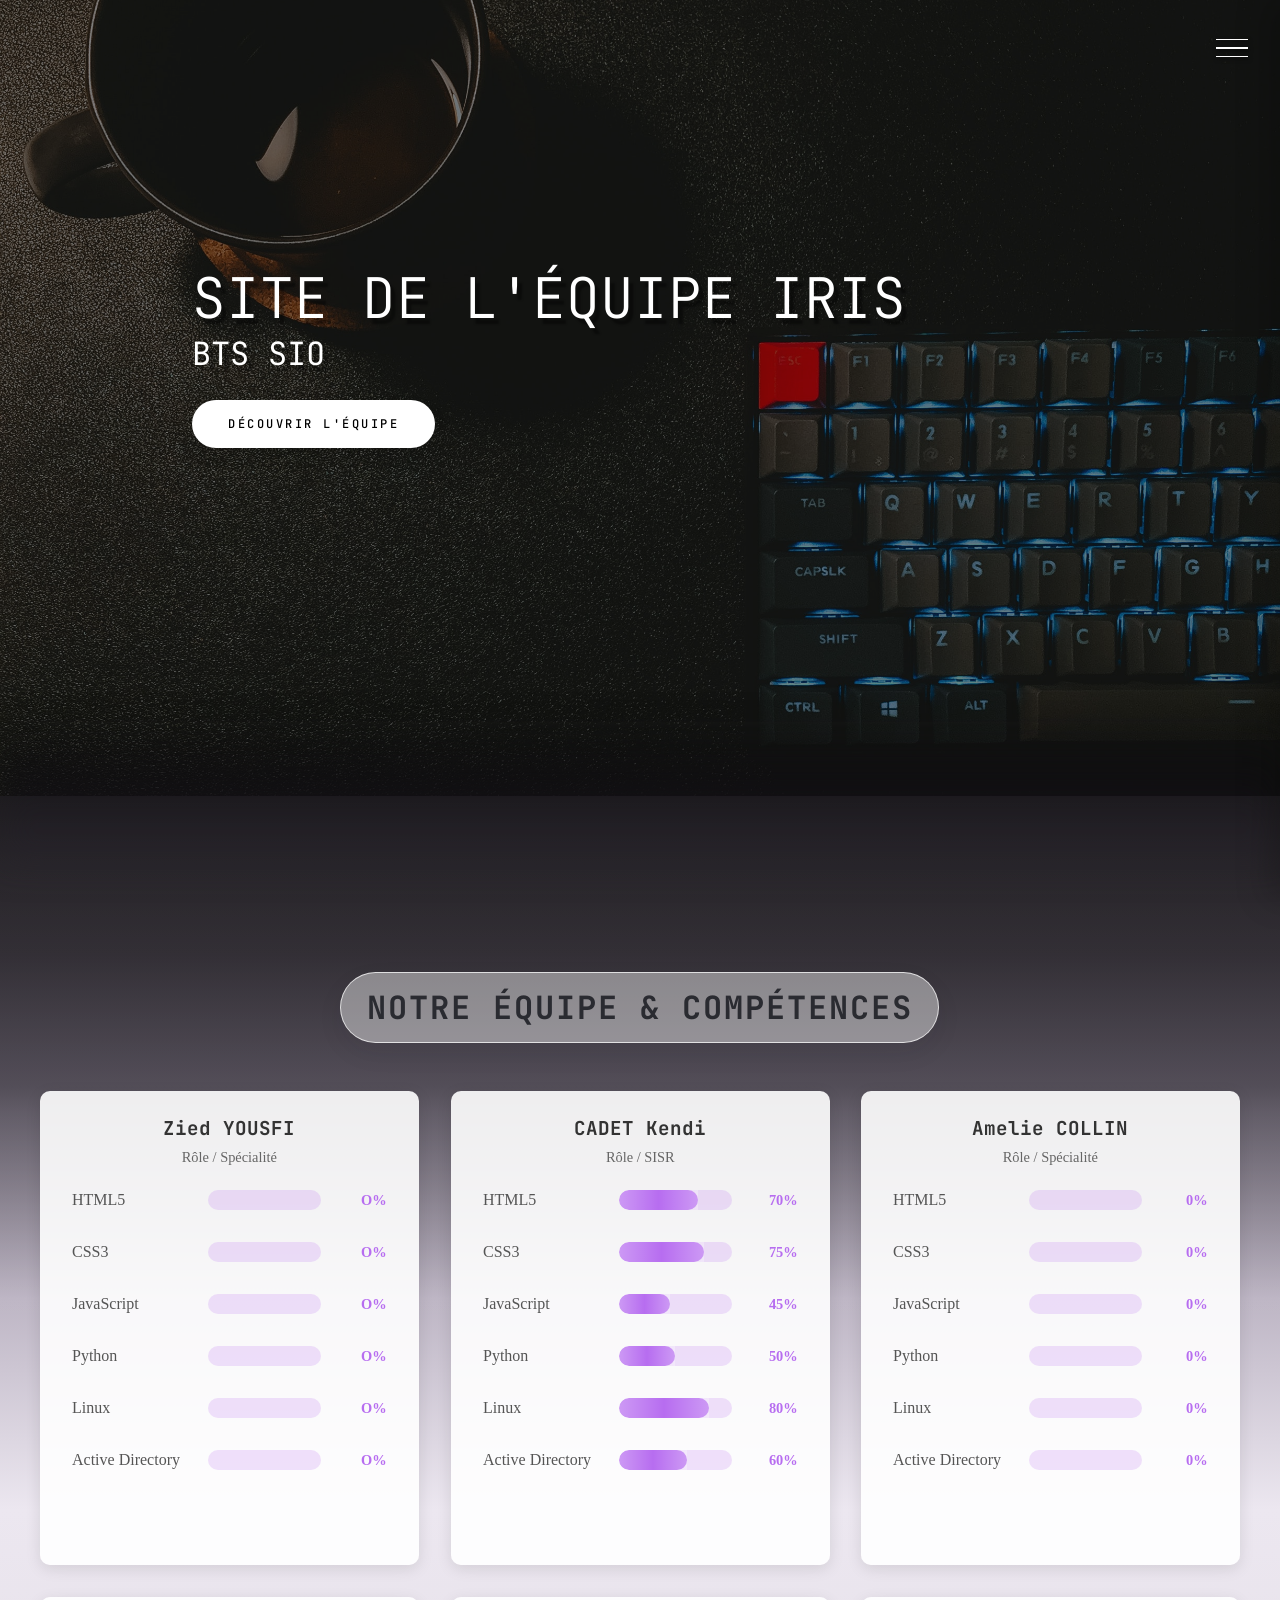
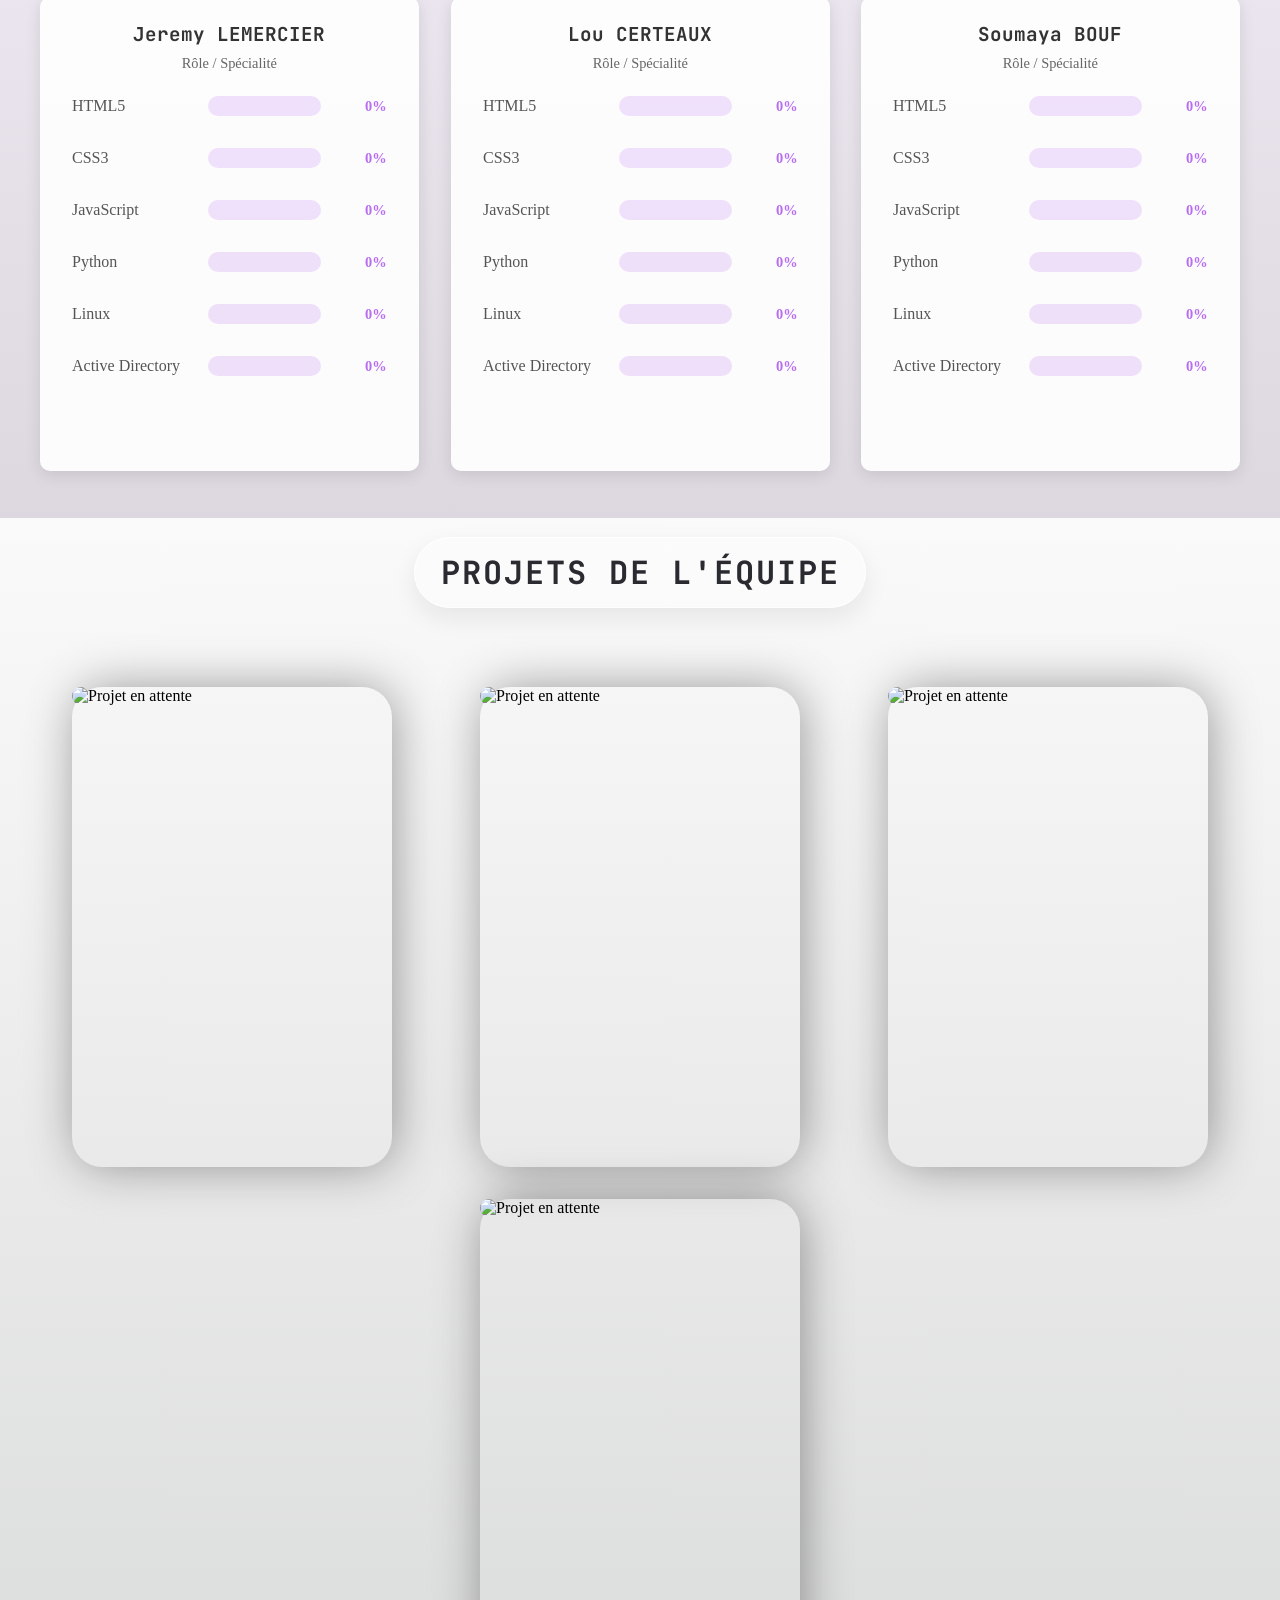
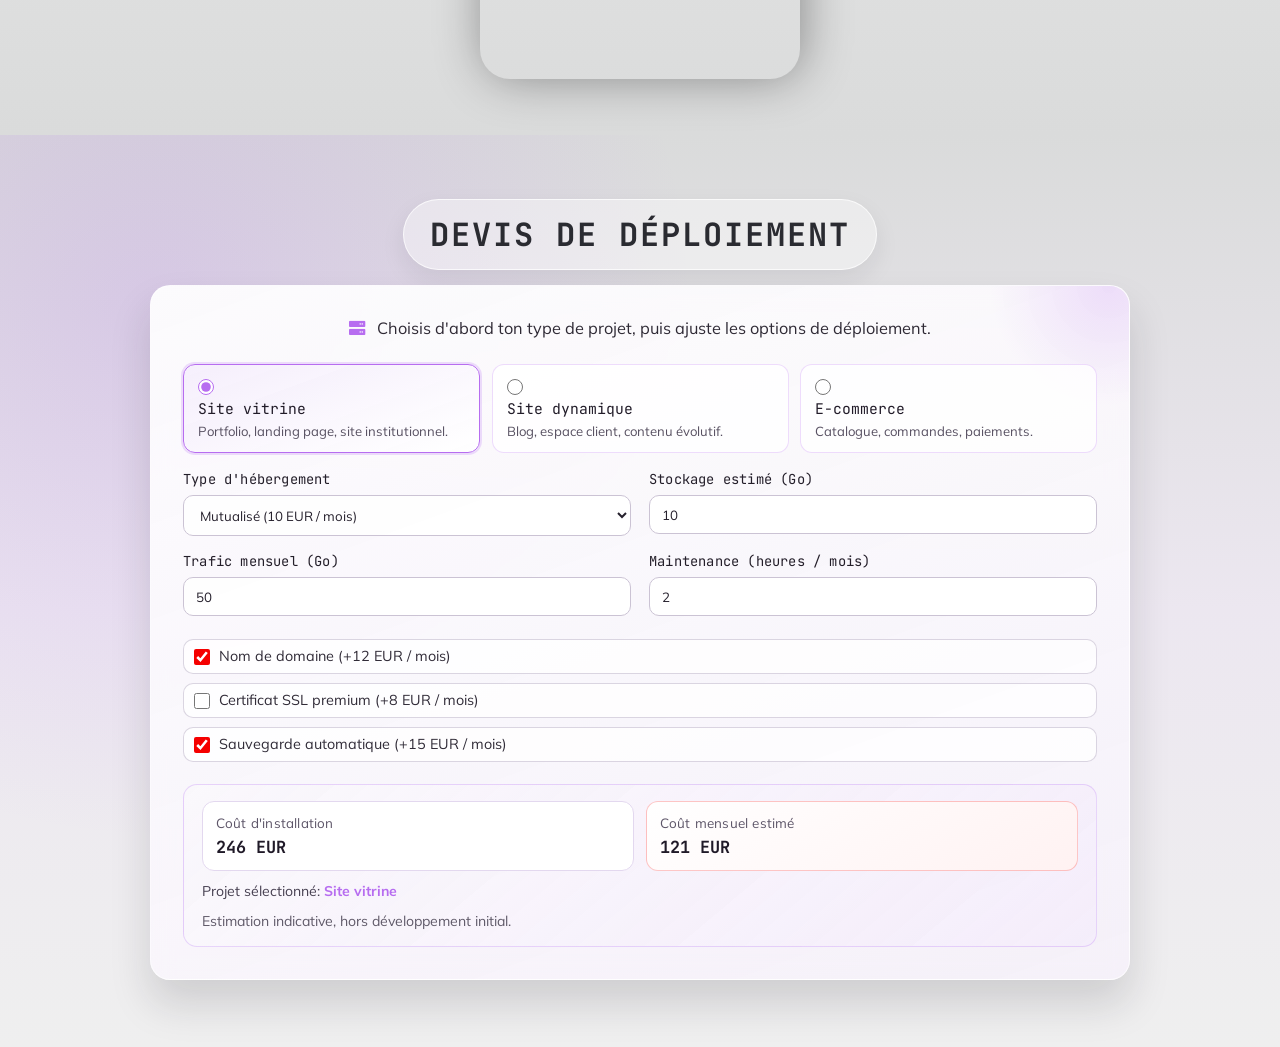
==== index.html @ 1fe9d648 "membres" ====
<!DOCTYPE html>
<html lang="fr">

<head>
    <meta charset="UTF-8">
    <meta http-equiv="X-UA-Compatible" content="IE=edge">
    <meta name="viewport" content="width=device-width, initial-scale=1.0">
    <meta name="description" content="Site de l'équipe IRIS, BTS SIO SISR.">
    <link rel="apple-touch-icon" sizes="180x180" href="./assets/images/apple-touch-icon.png">
    <link rel="icon" type="image/png" sizes="32x32" href="assets/images/favicon-32x32.png">
    <link rel="icon" type="image/png" sizes="16x16" href="assets/images/favicon-16x16.png">
    <link rel="manifest" href="assets/images/site.webmanifest">
    <link rel="stylesheet" href="./assets/css/proprieties.css">
    <link rel="stylesheet" href="./assets/css/KeyFrames.css">
    <link rel="stylesheet" href="./assets/css/style.css">
    <title>Site de l'équipe IRIS - BTS SIO</title>
</head>

<body>

    <!-- ===================================================== -->
    <!-- ÉCRAN DE CHARGEMENT -->
    <!-- ===================================================== -->
    <div id="loader" aria-hidden="true">
        <div class="loader-content">
            <p class="loader-titre">IRIS</p>
            <div class="loader-spinner"></div>
        </div>
    </div>

    <div class="container">
        <!-- ===================================================== -->
        <!-- 1) HERO + NAVIGATION -->
        <!-- ===================================================== -->
        <!-- Hero + navigation -->
        <!-- Menu mobile -->
        <div class="menu-burger" id="fermer-menu" aria-label="Ouvrir le menu" role="button" tabindex="0">
            <div class="ligne" id="ligne1"></div>
            <div class="ligne" id="ligne2"></div>
            <div class="ligne" id="ligne3"></div>
            <span>Fermer</span>
        </div>

        <header>
            <div class="conteneur-image">
                <img src="./assets/images/backgroundimg.jpg" alt="Image de fond de l'équipe">
            </div>
            <div class="banniere">
                <h1 class="style-titre">Site de l'équipe IRIS</h1>
                <p>BTS SIO</p>
                <a class="bouton-personnalise" id="bouton-banniere" href="#competences">Découvrir l'équipe</a>
            </div>
        </header>

        <aside class="barre-laterale">
            <nav>
                <ul class="menu">
                    <li class="element-menu"><a href="#" class="lien-menu">Accueil</a></li>
                    <li class="element-menu"><a href="#competences" class="lien-menu">Équipe / compétences</a></li>
                    <li class="element-menu"><a href="#projets" class="lien-menu">Projets</a></li>
                    <li class="element-menu"><a href="#devis" class="lien-menu">Devis</a></li>
                </ul>
            </nav>
        </aside>

        <!-- ===================================================== -->
        <!-- 2) EQUIPE + COMPETENCES -->
        <!-- ===================================================== -->
        <!-- Présentation de l'équipe -->
        <section class="section-equipe-competences fade-in" id="competences">
            <!-- Titre de section -->
            <div class="entete-section-terminal fade-in-down" data-animation="haut">
                <h1>Notre équipe & compétences</h1>
            </div>

            <!-- Cartes membres + compétences -->
            <div class="membres-list fade-in-up" data-animation="haut">
               

                <div class="membre">
                    <div class="membre-info">
                        <h3>Zied YOUSFI</h3>
                        <p>Rôle / Spécialité</p>
                    </div>
                    <div class="competence-bar">
                        <div class="competence" data-skill="HTML5" data-level="0">
                            <span class="skill-name">HTML5</span>
                            <div class="bar"><div class="fill"></div></div>
                            <span class="skill-level">O%</span>
                        </div>
                        <div class="competence" data-skill="CSS3" data-level="0">
                            <span class="skill-name">CSS3</span>
                            <div class="bar"><div class="fill"></div></div>
                            <span class="skill-level">O%</span>
                        </div>
                        <div class="competence" data-skill="JavaScript" data-level="0">
                            <span class="skill-name">JavaScript</span>
                            <div class="bar"><div class="fill"></div></div>
                            <span class="skill-level">O%</span>
                        </div>
                        <div class="competence" data-skill="Python" data-level="0">
                            <span class="skill-name">Python</span>
                            <div class="bar"><div class="fill"></div></div>
                            <span class="skill-level">O%</span>
                        </div>
                        <div class="competence" data-skill="Linux" data-level="0">
                            <span class="skill-name">Linux</span>
                            <div class="bar"><div class="fill"></div></div>
                            <span class="skill-level">O%</span>
                        </div>
                        <div class="competence" data-skill="Active Directory" data-level="0">
                            <span class="skill-name">Active Directory</span>
                            <div class="bar"><div class="fill"></div></div>
                            <span class="skill-level">O%</span>
                        </div>
                    </div>
                    <div class="membre-actions">
                        <button type="button" class="bouton-membre">En savoir plus</button>
                    </div>
                </div>

                 <div class="membre">
                    <div class="membre-info">
                        <h3>CADET Kendi</h3>
                        <p>Rôle / SISR</p>
                    </div>
                    <div class="competence-bar">
                        <div class="competence" data-skill="HTML5" data-level="70">
                            <span class="skill-name">HTML5</span>
                            <div class="bar"><div class="fill"></div></div>
                            <span class="skill-level">70%</span>
                        </div>
                        <div class="competence" data-skill="CSS3" data-level="75">
                            <span class="skill-name">CSS3</span>
                            <div class="bar"><div class="fill"></div></div>
                            <span class="skill-level">75%</span>
                        </div>
                        <div class="competence" data-skill="JavaScript" data-level="45">
                            <span class="skill-name">JavaScript</span>
                            <div class="bar"><div class="fill"></div></div>
                            <span class="skill-level">45%</span>
                        </div>
                        <div class="competence" data-skill="Python" data-level="50">
                            <span class="skill-name">Python</span>
                            <div class="bar"><div class="fill"></div></div>
                            <span class="skill-level">50%</span>
                        </div>
                        <div class="competence" data-skill="Linux" data-level="80">
                            <span class="skill-name">Linux</span>
                            <div class="bar"><div class="fill"></div></div>
                            <span class="skill-level">80%</span>
                        </div>
                        <div class="competence" data-skill="Active Directory" data-level="60">
                            <span class="skill-name">Active Directory</span>
                            <div class="bar"><div class="fill"></div></div>
                            <span class="skill-level">60%</span>
                        </div>
                    </div>
                    <div class="membre-actions">
                        <button type="button" class="bouton-membre" onclick="window.location.href='https://kendi021.github.io/'">En savoir plus</button>
                    </div>
                </div>

                <div class="membre">
                    <div class="membre-info">
                        <h3>Amelie COLLIN</h3>
                        <p>Rôle / Spécialité</p>
                    </div>
                    <div class="competence-bar">
                        <div class="competence" data-skill="HTML5" data-level="0">
                            <span class="skill-name">HTML5</span>
                            <div class="bar"><div class="fill"></div></div>
                            <span class="skill-level">0%</span>
                        </div>
                        <div class="competence" data-skill="CSS3" data-level="0">
                            <span class="skill-name">CSS3</span>
                            <div class="bar"><div class="fill"></div></div>
                            <span class="skill-level">0%</span>
                        </div>
                        <div class="competence" data-skill="JavaScript" data-level="0">
                            <span class="skill-name">JavaScript</span>
                            <div class="bar"><div class="fill"></div></div>
                            <span class="skill-level">0%</span>
                        </div>
                        <div class="competence" data-skill="Python" data-level="0">
                            <span class="skill-name">Python</span>
                            <div class="bar"><div class="fill"></div></div>
                            <span class="skill-level">0%</span>
                        </div>
                        <div class="competence" data-skill="Linux" data-level="0">
                            <span class="skill-name">Linux</span>
                            <div class="bar"><div class="fill"></div></div>
                            <span class="skill-level">0%</span>
                        </div>
                        <div class="competence" data-skill="Active Directory" data-level="0">
                            <span class="skill-name">Active Directory</span>
                            <div class="bar"><div class="fill"></div></div>
                            <span class="skill-level">0%</span>
                        </div>
                    </div>
                    <div class="membre-actions">
                        <button type="button" class="bouton-membre">En savoir plus</button>
                    </div>
                </div>

                <div class="membre">
                    <div class="membre-info">
                        <h3>Jeremy LEMERCIER</h3>
                        <p>Rôle / Spécialité</p>
                    </div>
                    <div class="competence-bar">
                        <div class="competence" data-skill="HTML5" data-level="0">
                            <span class="skill-name">HTML5</span>
                            <div class="bar"><div class="fill"></div></div>
                            <span class="skill-level">0%</span>
                        </div>
                        <div class="competence" data-skill="CSS3" data-level="0">
                            <span class="skill-name">CSS3</span>
                            <div class="bar"><div class="fill"></div></div>
                            <span class="skill-level">0%</span>
                        </div>
                        <div class="competence" data-skill="JavaScript" data-level="0">
                            <span class="skill-name">JavaScript</span>
                            <div class="bar"><div class="fill"></div></div>
                            <span class="skill-level">0%</span>
                        </div>
                        <div class="competence" data-skill="Python" data-level="0">
                            <span class="skill-name">Python</span>
                            <div class="bar"><div class="fill"></div></div>
                            <span class="skill-level">0%</span>
                        </div>
                        <div class="competence" data-skill="Linux" data-level="0">
                            <span class="skill-name">Linux</span>
                            <div class="bar"><div class="fill"></div></div>
                            <span class="skill-level">0%</span>
                        </div>
                        <div class="competence" data-skill="Active Directory" data-level="0">
                            <span class="skill-name">Active Directory</span>
                            <div class="bar"><div class="fill"></div></div>
                            <span class="skill-level">0%</span>
                        </div>
                    </div>
                    <div class="membre-actions">
                        <button type="button" class="bouton-membre">En savoir plus</button>
                    </div>
                </div>

                <div class="membre">
                    <div class="membre-info">
                        <h3>Lou CERTEAUX</h3>
                        <p>Rôle / Spécialité</p>
                    </div>
                    <div class="competence-bar">
                        <div class="competence" data-skill="HTML5" data-level="0">
                            <span class="skill-name">HTML5</span>
                            <div class="bar"><div class="fill"></div></div>
                            <span class="skill-level">0%</span>
                        </div>
                        <div class="competence" data-skill="CSS3" data-level="0">
                            <span class="skill-name">CSS3</span>
                            <div class="bar"><div class="fill"></div></div>
                            <span class="skill-level">0%</span>
                        </div>
                        <div class="competence" data-skill="JavaScript" data-level="0">
                            <span class="skill-name">JavaScript</span>
                            <div class="bar"><div class="fill"></div></div>
                            <span class="skill-level">0%</span>
                        </div>
                        <div class="competence" data-skill="Python" data-level="0">
                            <span class="skill-name">Python</span>
                            <div class="bar"><div class="fill"></div></div>
                            <span class="skill-level">0%</span>
                        </div>
                        <div class="competence" data-skill="Linux" data-level="0">
                            <span class="skill-name">Linux</span>
                            <div class="bar"><div class="fill"></div></div>
                            <span class="skill-level">0%</span>
                        </div>
                        <div class="competence" data-skill="Active Directory" data-level="0">
                            <span class="skill-name">Active Directory</span>
                            <div class="bar"><div class="fill"></div></div>
                            <span class="skill-level">0%</span>
                        </div>
                    </div>
                    <div class="membre-actions">
                        <button type="button" class="bouton-membre">En savoir plus</button>
                    </div>
                </div>

                <div class="membre">
                    <div class="membre-info">
                        <h3>Soumaya BOUF</h3>
                        <p>Rôle / Spécialité</p>
                    </div>
                    <div class="competence-bar">
                        <div class="competence" data-skill="HTML5" data-level="0">
                            <span class="skill-name">HTML5</span>
                            <div class="bar"><div class="fill"></div></div>
                            <span class="skill-level">0%</span>
                        </div>
                        <div class="competence" data-skill="CSS3" data-level="0">
                            <span class="skill-name">CSS3</span>
                            <div class="bar"><div class="fill"></div></div>
                            <span class="skill-level">0%</span>
                        </div>
                        <div class="competence" data-skill="JavaScript" data-level="0">
                            <span class="skill-name">JavaScript</span>
                            <div class="bar"><div class="fill"></div></div>
                            <span class="skill-level">0%</span>
                        </div>
                        <div class="competence" data-skill="Python" data-level="0">
                            <span class="skill-name">Python</span>
                            <div class="bar"><div class="fill"></div></div>
                            <span class="skill-level">0%</span>
                        </div>
                        <div class="competence" data-skill="Linux" data-level="0">
                            <span class="skill-name">Linux</span>
                            <div class="bar"><div class="fill"></div></div>
                            <span class="skill-level">0%</span>
                        </div>
                        <div class="competence" data-skill="Active Directory" data-level="0">
                            <span class="skill-name">Active Directory</span>
                            <div class="bar"><div class="fill"></div></div>
                            <span class="skill-level">0%</span>
                        </div>
                    </div>
                    <div class="membre-actions">
                        <button type="button" class="bouton-membre">En savoir plus</button>
                    </div>
                </div>
            </div>
        </section>

        <!-- ===================================================== -->
        <!-- 3) PROJETS -->
        <!-- ===================================================== -->
        <!-- Cartes projets -->
        <section class="section-projets fade-in" id="projets">
            <!-- Titre section projets -->
            <div class="entete-projets fade-in-down" data-animation="haut" data-animation-delay="40">
                <h1>Projets de l'équipe</h1>
            </div>

            <!-- Cartes projets -->
            <div class="cartes-projets">
                <div class="carte fade-in-up fade-in-up-delay-0" data-animation="haut">
                    <div class="wrapper-img-carte">
                        <img src="./media/proj2.jpg" alt="Projet en attente">
                    </div>
                    <div class="carte-overlay">
                        <div class="info-carte">
                            <h2>Projet 1</h2>
                            <h3>En attente</h3>
                            <button class="bouton-voir" disabled title="En développement">En développement</button>
                        </div>
                    </div>
                </div>

                <div class="carte fade-in-up fade-in-up-delay-1" data-animation="haut">
                    <div class="wrapper-img-carte">
                        <img src="./media/proj2.jpg" alt="Projet en attente">
                    </div>
                    <div class="carte-overlay">
                        <div class="info-carte">
                            <h2>Projet 2</h2>
                            <h3>En attente</h3>
                            <button class="bouton-voir" disabled title="En développement">En développement</button>
                        </div>
                    </div>
                </div>

                <div class="carte fade-in-up fade-in-up-delay-2" data-animation="haut">
                    <div class="wrapper-img-carte">
                        <img src="./media/proj2.jpg" alt="Projet en attente">
                    </div>
                    <div class="carte-overlay">
                        <div class="info-carte">
                            <h2>Projet 3</h2>
                            <h3>En attente</h3>
                            <button class="bouton-voir" disabled title="En développement">En développement</button>
                        </div>
                    </div>
                </div>

                <div class="carte fade-in-up fade-in-up-delay-3" data-animation="haut">
                    <div class="wrapper-img-carte">
                        <img src="./media/proj2.jpg" alt="Projet en attente">
                    </div>
                    <div class="carte-overlay">
                        <div class="info-carte">
                            <h2>Projet 4</h2>
                            <h3>En attente</h3>
                            <button class="bouton-voir" disabled title="En développement">En développement</button>
                        </div>
                    </div>
                </div>
            </div>
        </section>

        <!-- ===================================================== -->
        <!-- 4) DEVIS DEPLOIEMENT -->
        <!-- ===================================================== -->
        <section class="section-devis fade-in" id="devis" data-animation="haut" data-animation-delay="50">
            <!-- Estimateur de coût de déploiement -->
            <div class="entete-projets entete-devis fade-in-down" data-animation="haut" data-animation-delay="90">
                <h1>Devis de déploiement</h1>
            </div>

            <div class="devis-wrapper fade-in-up" data-animation="haut" data-animation-delay="130">
                <p class="devis-intro"><i class="fas fa-server" aria-hidden="true"></i> Choisis d'abord ton type de projet, puis ajuste les options de déploiement.</p>

                <fieldset class="devis-projets" aria-label="Type de projet">
                    <label class="projet-card">
                        <input type="radio" name="type-projet" value="vitrine" checked>
                        <span class="projet-card-title">Site vitrine</span>
                        <span class="projet-card-desc">Portfolio, landing page, site institutionnel.</span>
                    </label>
                    <label class="projet-card">
                        <input type="radio" name="type-projet" value="dynamique">
                        <span class="projet-card-title">Site dynamique</span>
                        <span class="projet-card-desc">Blog, espace client, contenu évolutif.</span>
                    </label>
                    <label class="projet-card">
                        <input type="radio" name="type-projet" value="ecommerce">
                        <span class="projet-card-title">E-commerce</span>
                        <span class="projet-card-desc">Catalogue, commandes, paiements.</span>
                    </label>
                </fieldset>

                <form class="devis-form" id="devis-form">
                    <!-- Paramètres techniques -->
                    <div class="devis-champ">
                        <label class="devis-label" for="type-hebergement">Type d'hébergement</label>
                        <select id="type-hebergement" name="type-hebergement">
                            <option value="10">Mutualisé (10 EUR / mois)</option>
                            <option value="35">VPS (35 EUR / mois)</option>
                            <option value="80">Cloud dédié (80 EUR / mois)</option>
                        </select>
                    </div>

                    <div class="devis-champ">
                        <label class="devis-label" for="stockage">Stockage estimé (Go)</label>
                        <input type="number" id="stockage" name="stockage" min="1" value="10">
                    </div>

                    <div class="devis-champ">
                        <label class="devis-label" for="trafic">Trafic mensuel (Go)</label>
                        <input type="number" id="trafic" name="trafic" min="1" value="50">
                    </div>

                    <div class="devis-champ">
                        <label class="devis-label" for="maintenance">Maintenance (heures / mois)</label>
                        <input type="number" id="maintenance" name="maintenance" min="0" value="2">
                    </div>

                    <div class="devis-checks">
                        <!-- Options supplémentaires -->
                        <label><input type="checkbox" id="nom-domaine" checked><span>Nom de domaine (+12 EUR / mois)</span></label>
                        <label><input type="checkbox" id="ssl"><span>Certificat SSL premium (+8 EUR / mois)</span></label>
                        <label><input type="checkbox" id="backup" checked><span>Sauvegarde automatique (+15 EUR / mois)</span></label>
                    </div>
                </form>

                <div class="devis-resultat" id="devis-resultat" aria-live="polite">
                    <!-- Résultats calculés en direct -->
                    <div class="devis-kpis">
                        <article class="devis-kpi">
                            <p class="devis-kpi-label">Coût d'installation</p>
                            <p class="devis-kpi-value" id="cout-installation">0 EUR</p>
                        </article>
                        <article class="devis-kpi devis-kpi-main">
                            <p class="devis-kpi-label">Coût mensuel estimé</p>
                            <p class="devis-kpi-value" id="cout-mensuel">0 EUR</p>
                        </article>
                    </div>
                    <p class="devis-projet-actif">Projet sélectionné: <span id="projet-selection">Site vitrine</span></p>
                    <p class="devis-note">Estimation indicative, hors développement initial.</p>
                </div>
            </div>
        </section>

        <!-- ===================================================== -->
        <!-- 5) NAVIGATION MOBILE -->
        <!-- ===================================================== -->
        <!-- Navigation mobile fixe -->
        <div class="barre-outils-mobile">
            <nav>
                <a href="#" class="outil-link"><i class="fas fa-home"></i><span>Accueil</span></a>
                <a href="#competences" class="outil-link outil-link-combine"><i class="fas fa-users"></i><span>Équipe / compétences</span></a>
                <a href="#projets" class="outil-link"><i class="fas fa-folder-open"></i><span>Projets</span></a>
                <a href="#devis" class="outil-link"><i class="fas fa-calculator"></i><span>Devis</span></a>
            </nav>
        </div>
    </div>

    <script src="./script.js"></script>
</body>

</html>
---- assets/css/proprieties.css ----
:root{
    --font-primary: "Baloo Da 2", serif;
    --font-secondary: "Josefin Slab", serif;
    --font-tertiary: 'JetBrains Mono', monospace;
    --font-action: "Mulish", serif;
}
---- assets/css/KeyFrames.css ----
@keyframes loaderSpin {
    to {
        transform: rotate(360deg);
    }
}

@keyframes loaderPulse {
    0%, 100% {
        opacity: 1;
    }
    50% {
        opacity: 0.4;
    }
}

@keyframes moveMenu{
    0%{
        transform: translateX(10rem);
    }
    100%{
        transform:translateX(0);   
    }
}

@keyframes moveBanner {
    0%{
        transform: translateY(10rem) rotateY(-30deg);
    }
    100%{
        transform:translateY(0) rotateY(0);
        opacity: 1;
    }
}

@keyframes zoom {
    0%{
        transform: scale(1.3);
    }
    100%{
        transform: scale(1);
    }
}

@keyframes opacity {
    0%{
        opacity: 0%;
    }
    100%{
        opacity:  100%;
    }
}

@keyframes checkbx {
    0% {
     opacity: 1;
     transform: scale(1) rotateY(0deg);
    }
   
    50% {
     opacity: 0;
     transform: scale(.8) rotateY(180deg);
    }
   
    100% {
     opacity: 1;
     transform: scale(1) rotateY(360deg);
    }
}

/* Animations de fondu (fade-in) pour les sections */
@keyframes fadeInUp {
    0% {
        opacity: 0;
        transform: translateY(30px);
    }
    100% {
        opacity: 1;
        transform: translateY(0);
    }
}

@keyframes fadeInDown {
    0% {
        opacity: 0;
        transform: translateY(-30px);
    }
    100% {
        opacity: 1;
        transform: translateY(0);
    }
}

@keyframes fadeIn {
    0% {
        opacity: 0;
    }
    100% {
        opacity: 1;
    }
}

@keyframes fadeInScale {
    0% {
        opacity: 0;
        transform: scale(0.95);
    }
    100% {
        opacity: 1;
        transform: scale(1);
    }
}

/* Animations pour la section de transition game */
@keyframes floatShape {
    0%, 100% {
        transform: translateY(0px) rotate(0deg);
    }
    50% {
        transform: translateY(-20px) rotate(5deg);
    }
}

@keyframes floatShape2 {
    0%, 100% {
        transform: translateY(0px) rotate(0deg);
    }
    50% {
        transform: translateY(-25px) rotate(-8deg);
    }
}

@keyframes floatShape3 {
    0%, 100% {
        transform: translateY(0px) rotate(0deg);
    }
    50% {
        transform: translateY(-15px) rotate(10deg);
    }
}

@keyframes pulseShape {
    0%, 100% {
        opacity: 0.6;
        transform: scale(1);
    }
    50% {
        opacity: 1;
        transform: scale(1.1);
    }
}

@keyframes slideIn {
    0% {
        transform: translateX(-100%);
        opacity: 0;
    }
    100% {
        transform: translateX(0);
        opacity: 1;
    }
}

@keyframes slideInRight {
    0% {
        transform: translateX(100%);
        opacity: 0;
    }
    100% {
        transform: translateX(0);
        opacity: 1;
    }
}
---- assets/css/style.css ----
/* ===================================================================
   FEUILLE DE STYLE PRINCIPALE - SITE ÉQUIPE IRIS
   ===================================================================
   Description: Styles CSS pour le site web de l'équipe IRIS (BTS SIO)
   Auteur: Équipe IRIS
   Date: 2026
   =================================================================== */

/* Repères rapides:
    1) Base (reset + header + menu)
    2) Sections (équipe, projets, devis)
    3) Responsive (media queries en bas)
*/

/* ================================================================
   1) BASE GLOBALE (reset, animations, header, menu)
   ================================================================ */

/* --- IMPORTS DE POLICES ET ICÔNES --- */
@import url('https://fonts.googleapis.com/css2?family=Baloo+Da+2:wght@400;500;600;700&family=JetBrains+Mono:wght@100;200;300;400&family=Josefin+Slab:ital,wght@0,300;0,400;0,600;0,700;1,300;1,400;1,600&family=Mulish:ital,wght@0,200;0,300;0,400;0,500;1,200;1,300;1,400&display=swap');
/* Import des polices Google Fonts : Baloo Da 2, JetBrains Mono, Josefin Slab, Mulish */
@import url(https://cdnjs.cloudflare.com/ajax/libs/font-awesome/6.0.0/css/all.min.css);
/* Import des icônes Font Awesome version 6 */

:root {
    --motion-fast: 0.2s;
    --motion-base: 0.28s;
    --motion-slow: 0.4s;
    --motion-ease: cubic-bezier(0.2, 0.8, 0.2, 1);
}

/* --- RÉINITIALISATION CSS (RESET) --- */
* {
    margin: 0;          /* Supprime toutes les marges par défaut */
    padding: 0;         /* Supprime tous les paddings par défaut */
    list-style: none;   /* Supprime les puces des listes */
    text-decoration: none; /* Supprime les soulignements des liens */
    box-sizing: border-box; /* Le padding et border sont inclus dans la largeur/hauteur */
}

/* --- STYLES DE BASE --- */
body {
    background-color: #dadbdb; /* Fond gris assorti à la fin de la page */
    overflow-x: hidden;        /* Empêche le scroll horizontal */
    padding-bottom: 0;        /* Pas d'espace artificiel en bas sur desktop */
}

html {
    scroll-behavior: smooth; /* Défilement fluide lors de la navigation par ancre */
}

/* ================================================================
   0) ÉCRAN DE CHARGEMENT
   ================================================================ */

#loader {
    position: fixed;
    inset: 0;
    z-index: 9999;
    display: flex;
    align-items: center;
    justify-content: center;
    background-color: #1a1a1e;
    transition: opacity 0.5s ease, visibility 0.5s ease;
}

#loader.loader-cache {
    opacity: 0;
    visibility: hidden;
}

.loader-content {
    display: flex;
    flex-direction: column;
    align-items: center;
    gap: 2rem;
}

.loader-titre {
    font-family: var(--font-primary);
    font-size: clamp(3rem, 10vw, 6rem);
    font-weight: 700;
    color: #fff;
    letter-spacing: 0.4em;
    animation: loaderPulse 1.6s ease-in-out infinite;
}

.loader-titre span {
    color: #f50000;
}

.loader-spinner {
    width: 48px;
    height: 48px;
    border: 4px solid rgba(255, 255, 255, 0.15);
    border-top-color: #f50000;
    border-radius: 50%;
    animation: loaderSpin 0.8s linear infinite;
}

/* --- CONTENEUR PRINCIPAL --- */
.container {
    animation: opacity 1.5s ease-out; /* Animation d'opacité au chargement */
}

/* --- SYSTÈME D'ANIMATIONS AU SCROLL --- */
[data-animation] {
    opacity: 0;              /* État initial : invisible */
    transition: opacity var(--motion-slow) var(--motion-ease),
        transform var(--motion-slow) var(--motion-ease); /* Transition douce pour l'apparition */
    will-change: opacity, transform;
}

[data-animation="haut"] {
    opacity: 0;
    transform: translate3d(0px, 72px, 0px); /* Translation vers le bas */
}

[data-animation="gauche"] {
    opacity: 0;
    transform: translate3d(40px, 0px, 0px); /* Translation vers la droite */
}

[data-animation="droite"] {
    opacity: 0;
    transform: translate3d(-40px, 0px, 0px); /* Translation vers la gauche */
}

[data-animation].anime {
    opacity: 1; /* État final : visible */
    transform: translate3d(0px, 0px, 0px); /* Position normale */
}

/* --- ANIMATIONS DE FONDU (FADE-IN) --- */
/* Fondu progressif vers le bas */
.fade-in-up {
    animation: fadeInUp 0.8s ease-out forwards;
}

/* Fondu progressif vers le haut */
.fade-in-down {
    animation: fadeInDown 0.8s ease-out forwards;
}

/* Fondu simple progressif */
.fade-in {
    animation: fadeIn 0.8s ease-out forwards;
}

/* Fondu avec zoom */
.fade-in-scale {
    animation: fadeInScale 0.8s ease-out forwards;
}

/* Délais pour effet de cascade */
.fade-in-up-delay-0 { animation-delay: 0s; }
.fade-in-up-delay-1 { animation-delay: 0.2s; }
.fade-in-up-delay-2 { animation-delay: 0.4s; }
.fade-in-up-delay-3 { animation-delay: 0.6s; }
.fade-in-up-delay-4 { animation-delay: 0.8s; }

/* --- RÉSEAUX SOCIAUX (BARRE LATÉRALE) --- */
.reseaux-sociaux {
    position: absolute;      /* Position absolue par rapport au conteneur parent */
    bottom: 4rem;           /* Positionnée à 4rem du bas */
    width: 100%;            /* Largeur complète */
    display: flex;          /* Flexbox pour alignement horizontal */
    justify-content: space-evenly; /* Espacement égal entre les icônes */
}

.reseaux-sociaux a {
    display: flex;          /* Flexbox pour centrer l'icône */
    align-items: center;    /* Centrage vertical */
    justify-content: center; /* Centrage horizontal */
    cursor: pointer;        /* Curseur pointeur */
    pointer-events: auto;   /* Événements de souris activés */
}

.reseaux-sociaux i {
    background-color: transparent; /* Fond transparent */
    color: black;           /* Couleur noire par défaut */
    height: 2.5rem;         /* Hauteur fixe */
    width: 2.5rem;          /* Largeur fixe */
    font-size: 2.7rem;      /* Taille de l'icône */
    transition: color var(--motion-base) var(--motion-ease); /* Transition unifiée */
    pointer-events: auto;   /* Événements activés */
}

.reseaux-sociaux i:hover {
    color: rgb(187, 3, 3); /* Couleur rouge au survol */
}

/* --- STYLES DES TITRES --- */
.entete-section h1,
.entete-projets h1,
.entete-section-terminal h1 {
    font-family: var(--font-tertiary);
    text-transform: uppercase;
    letter-spacing: 2px;
    padding: 0.82rem 1.6rem;
    margin: 0;
    font-size: 2rem;
    color: #2a2b31;
    text-align: center;
    display: inline-block;
    border-radius: 999px;
    border: 1px solid rgba(255, 255, 255, 0.72);
    background: rgba(255, 255, 255, 0.42);
    box-shadow: 0 10px 24px rgba(30, 24, 35, 0.08);
}

/* --- MENU BURGER (MOBILE) --- */
.menu-burger {
    /* background-color: rgba(255, 0, 0, 0); */ /* Fond transparent supprimé - inutile */
    width: 2rem;              /* Largeur fixe */
    height: 2rem;             /* Hauteur fixe */
    position: fixed;          /* Position fixe sur l'écran */
    z-index: 130;             /* Au-dessus des autres éléments */
    right: 2rem;              /* Position à droite */
    top: 2rem;                /* Position en haut */
    display: flex;            /* Flexbox pour les lignes */
    flex-direction: column;   /* Lignes verticales */
    justify-content: space-evenly; /* Espacement égal */
    cursor: pointer;          /* Curseur pointeur */
}

.ligne {
    width: 100%;              /* Largeur complète */
    height: .1rem;            /* Hauteur fine */
    background-color: white;  /* Couleur blanche */
    transition: transform var(--motion-base) var(--motion-ease); /* Animation de transformation */
    box-shadow: 1px 2px 4px 0px rgb(0 0 0 / 72%); /* Ombre portée */
}

/* --- STYLES DES BOUTONS --- */
.bouton-personnalise {
    padding: 1.3em 3em;       /* Padding vertical et horizontal */
    font-family: var(--font-tertiary); /* Police tertiaire */
    font-size: 12px;          /* Taille de police */
    text-transform: uppercase; /* Majuscules */
    letter-spacing: 2.5px;    /* Espacement des lettres */
    font-weight: 500;         /* Graisse moyenne */
    color: #000;              /* Couleur noire */
    background-color: #fff;   /* Fond blanc */
    border: none;             /* Pas de bordure */
    border-radius: 45px;      /* Bordures arrondies */
    box-shadow: 0px 8px 15px rgba(0, 0, 0, 0.1); /* Ombre douce */
    transition: transform var(--motion-base) var(--motion-ease),
        box-shadow var(--motion-base) var(--motion-ease),
        background-color var(--motion-base) var(--motion-ease),
        color var(--motion-base) var(--motion-ease); /* Transition unifiée */
    cursor: pointer;          /* Curseur pointeur */
    outline: none;            /* Supprime le outline par défaut */
}

.bouton-personnalise:hover {
    background-color: #f50000;
    box-shadow: 0px 15px 20px rgba(63, 63, 63, 0.4);
    color: #fff;
    transform: translateY(-7px);
}

.bouton-personnalise:active {
    transform: translateY(-1px);
}

/* --- HEADER / BANNIERE --- */
header {
    width: 100%;
    height: 100vh;
    overflow: hidden;
    position: relative;
}

header::after {
    content: "";
    position: absolute;
    left: 0;
    right: 0;
    bottom: -1px;
    height: 12rem;
    background: linear-gradient(180deg,
        rgba(6, 6, 6, 0) 0%,
        rgba(8, 8, 8, 0.22) 34%,
        rgba(12, 12, 12, 0.56) 70%,
        rgba(18, 16, 20, 0.92) 100%);
    filter: blur(14px);
    pointer-events: none;
    z-index: 1;
}

.conteneur-image {
    width: 100%;
    height: 100%;
    background-color: rgba(2, 2, 2, 0.952);
}

.conteneur-image img {
    width: 100%;
    height: 100%;
    object-fit: cover;
    opacity: 0.5;
    animation: zoom 25s;
}

.banniere {
    position: absolute;
    top: 30%;
    left: 15%;
}

.banniere h1 {
    color: white;
    font-size: 3.5rem;
    font-family: var(--font-tertiary);
    font-weight: 300;
    text-transform: uppercase;
    text-shadow: .3rem .4rem 2px rgba(0, 0, 0, 0.404);
    line-height: 3.5rem;
    opacity: 0;
    animation: moveBanner 0.5s forwards;
}

.banniere p {
    font-family: var(--font-tertiary);
    font-size: 2rem;
    color: white;
    text-shadow: .3rem .4rem 2px rgba(0, 0, 0, 0.404);
    line-height: 3.5rem;
    margin-bottom: 2rem;
    animation: moveBanner 0.7s forwards;
}

.banniere #bouton-banniere {
    animation: moveBanner 1s forwards;
}

/* --- BARRE LATÉRALE (SIDEBAR) --- */
.barre-laterale {
    width: 20rem;
    height: 100vh;
    background-color: rgb(182, 181, 181);
    position: fixed;
    top: 0;
    right: -20rem;
    transition: right var(--motion-slow) var(--motion-ease);
    z-index: 120;
    backdrop-filter: blur(19px) saturate(124%);
    -webkit-backdrop-filter: blur(19px) saturate(124%);
    background-color: rgba(255, 255, 255, 0.47);
    overflow-y: auto;
    box-shadow: -14px 0 30px rgba(0, 0, 0, 0.18);
}

.afficher-menu .barre-laterale {
    right: 0;
    animation: slideInRight var(--motion-slow) var(--motion-ease);
}

.menu {
    position: absolute;
    top: 50%;
    left: 50%;
    transform: translate(-50%, -57%);
    text-align: center;
    text-transform: uppercase;
}

.menu-burger span {
    position: absolute;
    right: 50px;
    width: 5rem;
    height: 2rem;
    padding: 0.4rem;
    background-color: rgb(221, 220, 220);
    text-align: center;
    font-family: var(--font-primary);
    text-transform: uppercase;
    border-radius: 18px;
    opacity: 0;
}

.menu-burger span::before {
    content: " ";
    position: absolute;
    border-right: .5rem solid transparent;
    border-top: .5rem solid transparent;
    border-left: .5rem solid rgb(221, 220, 220);
    border-bottom: .5rem solid transparent;
    left: 5.7rem;
    bottom: .9rem;
}

@media (min-width: 821px) {
    .afficher-menu .menu-burger:hover span {
        opacity: 1;
        transition-delay: 1s;
    }
}

.afficher-menu #ligne2 {
    transform: translate(-2px, -15px);
    background-color: rgba(255, 255, 255, 0.418)
}

.afficher-menu #ligne1 {
    transform: rotate(45deg) translate(.3rem, .44rem);
}

.afficher-menu #ligne3 {
    transform: rotate(-45deg) translate(.3rem, -.44rem);
}

.lien-menu {
    font-family: var(--font-tertiary);
    font-size: 2rem;
    color: rgba(13, 14, 13, 0.801);
    transition: color var(--motion-base) var(--motion-ease);
    display: inline-block;
    max-width: 12rem;
    line-height: 1.15;
}

.lien-menu:hover {
    color: rgb(255, 254, 254);
}

.element-menu {
    margin: 1.5em;
    opacity: 0;
    transform: translateX(18px);
    transition: opacity var(--motion-base) var(--motion-ease),
        transform var(--motion-base) var(--motion-ease);
}

.afficher-menu .element-menu {
    opacity: 1;
    transform: translateX(0);
}

.afficher-menu .element-menu:nth-child(1) {
    transition-delay: 0.04s;
}

.afficher-menu .element-menu:nth-child(2) {
    transition-delay: 0.1s;
}

.afficher-menu .element-menu:nth-child(3) {
    transition-delay: 0.16s;
}

.afficher-menu .element-menu:nth-child(4) {
    transition-delay: 0.22s;
}

/* ================================================================
    2) SECTION PROJETS
    ================================================================ */
/* --- PROJETS --- */
.section-projets {
    width: 100%;
    margin-bottom: 0;
    background-color: #ededf2;
    background-image: linear-gradient(180deg, #fafafa 0%, #dadbdb 100%);
    box-shadow: 1px 12px 71px -13px rgba(0, 0, 0, 0.55);
}

.entete-projets {
    display: flex;
    justify-content: center;
    background-color: transparent;
    color: rgb(37, 37, 37);
    margin-bottom: 0.9rem;
    padding-top: 1.2rem;
}

.cartes-projets {
    display: flex;
    justify-content: space-evenly;
    flex-wrap: wrap;
    padding-bottom: 2.5rem;
    padding-top: 3rem;
    background-color: transparent;
    background-image: none;
}

.carte {
    width: 20rem;
    height: 30rem;
    margin: 1rem;
    border: 1px transparent;
    border-radius: 30px;
    box-shadow: 3px 0px 50px -3px rgba(0, 0, 0, 0.41);
}

.wrapper-img-carte {
    width: 100%;
    height: 100%;
    border: inherit;
    border-radius: inherit;
}

.wrapper-img-carte img {
    object-fit: cover;
    width: 100%;
    height: 100%;
    border: inherit;
    border-radius: inherit;
}

.carte-overlay {
    width: 20rem;
    height: 30rem;
    position: relative;
    bottom: 30rem;
    border: inherit;
    border-radius: inherit;
    opacity: 0;
}

.info-carte {
    display: flex;
    height: 15rem;
    width: 15rem;
    flex-direction: column;
    align-items: center;
    text-align: center;
    justify-content: center;
    border-radius: inherit;
    backdrop-filter: blur(19px) saturate(124%);
    -webkit-backdrop-filter: blur(19px) saturate(124%);
    background-color: rgba(255, 255, 255, 0.47);
    padding: 1rem;
    box-shadow: 3px 0px 37px 6px rgba(0, 0, 0, 0.55);
    position: absolute;
    bottom: 6rem;
    left: 1.6rem;
    font-family: var(--font-tertiary);
    color: rgb(46, 46, 46);
    opacity: 1;
}

.info-carte p,
.info-carte h3,
.info-carte h2 {
    margin-bottom: .2rem;
}

.carte-overlay:hover {
    opacity: 1;
    background-color: rgba(182, 182, 182, 0.651);
    animation: opacity .5s;
}

.info-carte .bouton-voir {
    position: relative;
    margin-top: 2rem;
    font-size: 10px;
    text-transform: uppercase;
    text-decoration: none;
    padding: 1em 2.5em;
    display: inline-block;
    border-radius: 6em;
    transition: transform var(--motion-fast) var(--motion-ease),
        box-shadow var(--motion-fast) var(--motion-ease);
    border: none;
    font-family: inherit;
    font-weight: 500;
    color: black;
    background-color: white;
    cursor: pointer;
}

.info-carte .bouton-voir:hover {
    transform: translateY(-3px);
    box-shadow: 0 10px 20px rgba(0, 0, 0, 0.2);
}

.info-carte .bouton-voir:active {
    transform: translateY(-1px);
    box-shadow: 0 5px 10px rgba(0, 0, 0, 0.2);
}

.info-carte .bouton-voir::after {
    content: "";
    display: inline-block;
    height: 100%;
    width: 100%;
    border-radius: 100px;
    position: absolute;
    top: 0;
    left: 0;
    z-index: -1;
    transition: transform var(--motion-slow) var(--motion-ease),
        opacity var(--motion-slow) var(--motion-ease);
    background-color: #fff;
}

.info-carte .bouton-voir:hover::after {
    transform: scaleX(1.4) scaleY(1.6);
    opacity: 0;
}

.info-carte .bouton-voir:disabled {
    opacity: 0.6;
    cursor: not-allowed;
    background-color: #d0d0d0;
    color: #666;
}

.info-carte .bouton-voir:disabled:hover {
    transform: none;
    box-shadow: 0 2px 5px rgba(0, 0, 0, 0.1);
}

/* ================================================================
    3) SECTION DEVIS
    ================================================================ */
/* --- SECTION DEVIS --- */
.section-devis {
    width: 100%;
    padding: 2.8rem 1rem 4.2rem;
    background: radial-gradient(circle at 12% 18%, rgba(165, 82, 242, 0.16) 0%, rgba(165, 82, 242, 0) 40%), linear-gradient(180deg, #dadbdb 0%, #ece7f0 52%, #efefef 100%);
}

.entete-devis {
    background: transparent;
    margin-bottom: 0.9rem;
}

.devis-wrapper {
    max-width: 980px;
    margin: 0 auto;
    padding: 2rem;
    border-radius: 20px;
    border: 1px solid rgba(255, 255, 255, 0.6);
    background: linear-gradient(160deg, rgba(255, 255, 255, 0.92) 0%, rgba(246, 241, 250, 0.88) 100%);
    backdrop-filter: blur(10px);
    box-shadow: 0 24px 40px rgba(28, 24, 32, 0.15);
    position: relative;
    overflow: hidden;
}

.devis-wrapper::after {
    content: "";
    position: absolute;
    top: -130px;
    right: -110px;
    width: 260px;
    height: 260px;
    border-radius: 50%;
    background: radial-gradient(circle, rgba(183, 109, 240, 0.2) 0%, rgba(183, 109, 240, 0) 65%);
    pointer-events: none;
}

.devis-intro {
    text-align: center;
    margin-bottom: 1.6rem;
    color: #2f2a35;
    font-family: var(--font-action);
    font-size: 1.02rem;
}

.devis-intro i {
    color: #b76df0;
    margin-right: 0.45rem;
}

.devis-projets {
    border: none;
    margin: 0 0 1.1rem;
    padding: 0;
    display: grid;
    grid-template-columns: repeat(3, minmax(180px, 1fr));
    gap: 0.75rem;
    position: relative;
    z-index: 1;
}

.projet-card {
    display: flex;
    flex-direction: column;
    gap: 0.28rem;
    padding: 0.85rem;
    border-radius: 12px;
    border: 1px solid rgba(183, 109, 240, 0.24);
    background: rgba(255, 255, 255, 0.78);
    cursor: pointer;
    transition: transform var(--motion-fast) var(--motion-ease),
        box-shadow var(--motion-fast) var(--motion-ease),
        border-color var(--motion-fast) var(--motion-ease);
}

.projet-card:hover {
    transform: translateY(-2px);
    box-shadow: 0 10px 20px rgba(35, 30, 41, 0.1);
}

.projet-card input[type="radio"] {
    accent-color: #b76df0;
    width: 16px;
    height: 16px;
}

.projet-card:has(input:checked) {
    border-color: #b76df0;
    background: linear-gradient(160deg, rgba(245, 238, 252, 0.95) 0%, rgba(255, 255, 255, 0.98) 100%);
    box-shadow: 0 0 0 2px rgba(183, 109, 240, 0.22);
}

.projet-card-title {
    font-family: var(--font-tertiary);
    color: #211b28;
    font-size: 0.92rem;
}

.projet-card-desc {
    font-family: var(--font-action);
    color: #575061;
    font-size: 0.82rem;
}

.devis-form {
    display: grid;
    grid-template-columns: repeat(2, minmax(240px, 1fr));
    gap: 0.95rem 1.1rem;
    align-items: start;
    position: relative;
    z-index: 1;
}

.devis-champ {
    display: grid;
    gap: 0.42rem;
}

.devis-label {
    font-family: var(--font-tertiary);
    color: #241f2a;
    font-size: 0.86rem;
    letter-spacing: 0.2px;
}

.devis-form input[type="number"],
.devis-form select {
    width: 100%;
    border: 1px solid #cbc3d4;
    border-radius: 10px;
    padding: 0.68rem 0.75rem;
    font-family: var(--font-action);
    color: #26212d;
    background: rgba(255, 255, 255, 0.92);
    transition: border-color var(--motion-fast) var(--motion-ease),
        box-shadow var(--motion-fast) var(--motion-ease),
        transform var(--motion-fast) var(--motion-ease);
}

.devis-form input[type="number"]:focus,
.devis-form select:focus {
    border-color: #b76df0;
    box-shadow: 0 0 0 3px rgba(183, 109, 240, 0.16);
    outline: none;
    transform: translateY(-1px);
}

.devis-checks {
    grid-column: 1 / -1;
    display: grid;
    gap: 0.55rem;
    margin-top: 0.45rem;
    font-family: var(--font-action);
    color: #312c38;
}

.devis-checks label {
    display: flex;
    align-items: center;
    justify-content: flex-start;
    gap: 0.55rem;
    background: rgba(255, 255, 255, 0.72);
    border: 1px solid rgba(203, 195, 212, 0.7);
    border-radius: 10px;
    padding: 0.5rem 0.62rem;
}

.devis-checks input[type="checkbox"] {
    width: 16px;
    height: 16px;
    accent-color: #f50000;
    flex: 0 0 auto;
}

.devis-checks span {
    font-size: 0.9rem;
    line-height: 1.2;
}

.devis-resultat {
    margin-top: 1.35rem;
    padding: 1rem 1.1rem;
    border: 1px solid rgba(165, 82, 242, 0.22);
    border-radius: 14px;
    background: linear-gradient(140deg, rgba(250, 248, 252, 0.95) 0%, rgba(244, 236, 251, 0.82) 100%);
    font-family: var(--font-action);
    position: relative;
    z-index: 1;
}

.devis-kpis {
    display: grid;
    grid-template-columns: repeat(2, minmax(180px, 1fr));
    gap: 0.8rem;
}

.devis-kpi {
    background: #fff;
    border: 1px solid #e3d8ef;
    border-radius: 12px;
    padding: 0.75rem 0.8rem;
}

.devis-kpi-label {
    margin: 0;
    font-size: 0.84rem;
    letter-spacing: 0.2px;
    color: #5d5568;
}

.devis-kpi-value {
    margin: 0.3rem 0 0;
    font-family: var(--font-tertiary);
    font-weight: 700;
    color: #201a28;
    font-size: 1.05rem;
}

.devis-kpi-main {
    border-color: rgba(245, 0, 0, 0.22);
    background: linear-gradient(150deg, #ffffff 0%, #fff2f2 100%);
}

.devis-projet-actif {
    margin-top: 0.7rem;
    color: #463f50;
    font-size: 0.88rem;
}

#projet-selection {
    color: #b76df0;
    font-weight: 700;
}

.devis-note {
    margin-top: 0.75rem;
    color: #5f5968;
    font-size: 0.88rem;
}

.barre-outils-mobile {
    border-radius: 20px 20px 0 0 !important;
    backdrop-filter: blur(12px);
    background: rgba(34, 34, 34, 0.95) !important;
    display: none !important;
}

.outil-link {
    border-radius: 12px;
    padding: 8px 12px;
    transition: transform var(--motion-fast) var(--motion-ease),
        background-color var(--motion-fast) var(--motion-ease),
        color var(--motion-fast) var(--motion-ease);
}

.outil-link:hover,
.outil-link:active {
    background: rgba(245, 0, 0, 0.2);
    transform: scale(1.05);
}

@media (max-width: 820px) {
    body {
        padding-bottom: 5.5rem;
    }

    .barre-outils-mobile {
        display: flex !important;
        position: fixed;
        bottom: 0.35rem;
        left: 50%;
        transform: translateX(-50%);
        width: calc(100% - 16px);
        max-width: 42rem;
        background: #222;
        justify-content: center;
        align-items: center;
        padding: 0.55rem 0.35rem calc(0.55rem + env(safe-area-inset-bottom, 0px));
        z-index: 9999;
        box-shadow: 0 -2px 8px rgba(0, 0, 0, 0.15);
        animation: fadeInUp var(--motion-slow) var(--motion-ease);
    }

    .barre-outils-mobile nav {
        display: flex;
        width: 100%;
        justify-content: center;
        align-items: stretch;
        gap: 0.15rem;
    }

    .outil-link {
        color: #fff;
        text-decoration: none;
        font-size: 0.9em;
        display: flex;
        flex-direction: column;
        align-items: center;
        justify-content: center;
        flex: 1 1 0;
        min-width: 0;
        padding: 0.35rem 0.25rem;
        text-align: center;
    }

    .outil-link i {
        font-size: 1.3em;
        margin-bottom: 0.2rem;
    }

    .outil-link span {
        font-size: 0.7em;
        line-height: 1.1;
        width: 100%;
    }

    .outil-link-combine span {
        font-size: 0.66em;
    }

    .outil-link:hover {
        color: #f50000;
    }

    .barre-laterale,
    .menu-burger {
        display: none !important;
    }

    .devis-form {
        grid-template-columns: 1fr;
    }

    .devis-projets {
        grid-template-columns: 1fr;
    }

    .devis-kpis {
        grid-template-columns: 1fr;
    }
}

.entete-section-terminal {
    text-align: center;
    margin-bottom: 1rem;
    padding-top: 2rem;
}

.entete-section-terminal p {
    color: #6c757d;
    font-family: var(--font-secondary);
}

/* ================================================================
    4) SECTION EQUIPE & COMPETENCES
    ================================================================ */
/* --- SECTION ÉQUIPE & COMPÉTENCES --- */
.section-equipe-competences {
    background: linear-gradient(180deg, #161417 0%, #211d24 12%, #3d3743 22%, #bdb5c4 38%, #ece7f0 54%, #ddd8df 100%); /* Dégradé raccordé avec le header */
    padding: 9rem 1rem 3rem; /* Padding vertical et horizontal */
    display: flex;             /* Flexbox pour centrage */
    justify-content: center;   /* Centrage horizontal */
    flex-direction: column;    /* Direction verticale */
    align-items: center;       /* Centrage vertical des enfants */
    position: relative;        /* Permet la superposition avec le header */
    margin-top: -6.5rem;       /* Remonte la section dans le fondu du header */
    z-index: 2;
}

.section-equipe-competences::before {
    content: "";
    position: absolute;
    left: 0;
    right: 0;
    top: -4rem;
    height: 8rem;
    background: linear-gradient(180deg,
        rgba(10, 10, 10, 0) 0%,
        rgba(16, 14, 18, 0.7) 42%,
        rgba(28, 24, 32, 0.92) 100%);
    filter: blur(18px);
    pointer-events: none;
}

.section-equipe-competences::after {
    content: "";
    position: absolute;
    inset: 0;
    background: linear-gradient(180deg, rgba(255, 255, 255, 0.04) 0%, rgba(255, 255, 255, 0.12) 24%, rgba(255, 255, 255, 0) 40%);
    pointer-events: none;
}

.section-equipe-competences > * {
    position: relative;
    z-index: 1;
}

.membres-list {
    display: grid;             /* Grille CSS pour layout responsive */
    grid-template-columns: repeat(auto-fit, minmax(300px, 1fr)); /* Colonnes auto-ajustables */
    gap: 2rem;                /* Espacement entre les cartes */
    width: 100%;              /* Largeur complète */
    max-width: 1200px;        /* Largeur maximale */
    margin-top: 2rem;         /* Marge supérieure */
}

.membre {
    background: rgba(255, 255, 255, 0.9); /* Fond blanc semi-transparent */
    border-radius: 10px;      /* Bordures arrondies */
    padding: 1.5rem;          /* Padding interne */
    box-shadow: 0 4px 15px rgba(0, 0, 0, 0.1); /* Ombre douce */
    transition: transform var(--motion-base) var(--motion-ease),
        box-shadow var(--motion-base) var(--motion-ease); /* Transitions fluides */
    cursor: pointer;          /* Curseur pointeur pour indiquer interactivité */
    position: relative;
}

.membre:hover {
    transform: translateY(-5px); /* Translation vers le haut au survol */
    box-shadow: 0 8px 25px rgba(0, 0, 0, 0.15); /* Ombre plus prononcée */
}

.membre-info {
    text-align: center;       /* Centrage du texte */
    margin-bottom: 1rem;     /* Marge inférieure */
}

.membre-info h3 {
    color: #333;              /* Couleur sombre */
    font-family: var(--font-tertiary); /* Police tertiaire */
    font-size: 1.2rem;        /* Taille de police */
    margin-bottom: 0.5rem;   /* Marge inférieure */
}

.membre-info p {
    color: #666;              /* Couleur grise */
    font-size: 0.9rem;        /* Taille plus petite */
}

.competence-bar {
    display: flex;            /* Affiché par défaut */
    flex-direction: column;   /* Direction verticale */
    gap: 1rem;                /* Espacement entre compétences */
    margin-top: 1rem;         /* Marge supérieure */
}

.membre-actions {
    display: flex;
    justify-content: center;
    margin-top: 1.25rem;
}

.bouton-membre {
    border: none;
    border-radius: 999px;
    background: linear-gradient(135deg, #b76df0 0%, #a552f2 100%);
    color: #fff;
    font-family: var(--font-tertiary);
    font-size: 0.78rem;
    letter-spacing: 1px;
    text-transform: uppercase;
    padding: 0.8rem 1.4rem;
    box-shadow: 0 10px 20px rgba(183, 109, 240, 0.22);
    opacity: 0;
    transform: translateY(10px);
    pointer-events: none;
    transition: opacity var(--motion-fast) var(--motion-ease),
        transform var(--motion-fast) var(--motion-ease),
        box-shadow var(--motion-fast) var(--motion-ease);
}

.membre:hover .bouton-membre,
.membre:focus-within .bouton-membre {
    opacity: 1;
    transform: translateY(0);
    pointer-events: auto;
}

.bouton-membre:hover {
    box-shadow: 0 14px 24px rgba(183, 109, 240, 0.3);
}

/* Les barres sont maintenant toujours visibles - plus besoin de les afficher au survol */
/* .membre:hover .competence-bar {
    display: flex;
} */

.competence {
    display: flex;            /* Flexbox pour alignement */
    align-items: center;      /* Centrage vertical */
    gap: 1rem;                /* Espacement entre éléments */
    padding: 0.5rem;          /* Padding interne */
    border-radius: 5px;       /* Bordures légèrement arrondies */
    transition: background-color var(--motion-base) var(--motion-ease); /* Transition douce */
    position: relative;       /* Position relative pour tooltips */
}

.competence:hover {
    background-color: rgba(183, 109, 240, 0.1); /* Fond violet léger au survol */
}

.skill-name {
    flex: 1;                  /* Prend l'espace disponible */
    font-weight: 500;         /* Graisse moyenne */
    color: #555;              /* Couleur grise */
    min-width: 120px;         /* Largeur minimale */
}

.bar {
    flex: 3;                  /* 3x plus d'espace que skill-name */
    height: 20px;             /* Hauteur fixe */
    background-color: rgba(183, 109, 240, 0.2); /* Fond violet très léger */
    border-radius: 10px;      /* Bordures arrondies */
    overflow: hidden;         /* Cache le débordement */
    position: relative;       /* Position relative pour l'animation */
}

.fill {
    height: 100%;             /* Hauteur complète de la barre */
    width: 0%;                /* Largeur initiale à 0% pour animation (sera mise à jour par JS) */
    background-color: #b76df0; /* Couleur violette unie */
    border-radius: 10px;      /* Bordures arrondies */
    transition: width 0.8s var(--motion-ease); /* Animation de largeur fluide */
    position: relative;       /* Position relative pour effets */
}


.fill::after {
    content: '';
    position: absolute;
    top: 0;
    left: 0;
    right: 0;
    bottom: 0;
    background: linear-gradient(90deg, rgba(255,255,255,0.3) 0%, rgba(255,255,255,0) 50%, rgba(255,255,255,0.3) 100%);
    animation: shimmer 2s infinite;
}

@keyframes shimmer {
    0% { transform: translateX(-100%); }
    100% { transform: translateX(100%); }
}

.skill-level {
    flex: 0 0 50px;
    text-align: right;
    font-weight: bold;
    color: #b76df0;
    font-size: 0.9rem;
}

/* Tooltip au survol */
.competence::before {
    content: attr(data-skill) ' - Niveau ' attr(data-level) '%'; /* Contenu dynamique avec nom compétence et niveau */
    position: absolute;       /* Position absolue pour placement */
    bottom: 100%;             /* Au-dessus de l'élément */
    left: 50%;                /* Centré horizontalement */
    transform: translateX(-50%); /* Ajustement pour centrage parfait */
    background-color: #333;   /* Fond sombre */
    color: white;             /* Texte blanc */
    padding: 0.5rem 1rem;     /* Padding interne */
    border-radius: 5px;       /* Bordures arrondies */
    font-size: 0.8rem;        /* Taille de police petite */
    white-space: nowrap;      /* Pas de retour à la ligne */
    opacity: 0;               /* Invisible par défaut */
    visibility: hidden;       /* Masqué par défaut */
    transition: opacity var(--motion-base) var(--motion-ease),
        visibility var(--motion-base) var(--motion-ease); /* Transitions fluides */
    pointer-events: none;     /* Ne capture pas les événements souris */
    z-index: 10;              /* Au-dessus des autres éléments */
}

.competence::after {
    content: '';              /* Flèche du tooltip */
    position: absolute;       /* Position absolue */
    bottom: 100%;             /* Au-dessus de l'élément */
    left: 50%;                /* Centré horizontalement */
    transform: translateX(-50%) translateY(5px); /* Ajustement pour centrage et position */
    border: 5px solid transparent; /* Bordure transparente */
    border-top-color: #333;   /* Flèche vers le bas */
    opacity: 0;               /* Invisible par défaut */
    visibility: hidden;       /* Masqué par défaut */
    transition: opacity var(--motion-base) var(--motion-ease),
        visibility var(--motion-base) var(--motion-ease); /* Transitions fluides */
    pointer-events: none;     /* Ne capture pas les événements souris */
    z-index: 10;              /* Au-dessus des autres éléments */
}

.competence:hover::before,
.competence:hover::after {
    opacity: 1;               /* Visible au survol */
    visibility: visible;      /* Affiché au survol */
}

/* ================================================================
    5) RESPONSIVE
    ================================================================ */
/* Responsive pour tablette */
@media (max-width: 1024px) {
    .menu-burger {
        left: 50%;             /* Position à 50% de la gauche */
        right: auto;           /* Annule la position right */
        transform: translateX(-50%); /* Centre horizontalement */
        top: 1.5rem;           /* Position verticale ajustée */
    }
}

/* Responsive pour tablette et petit écrans */
@media (max-width: 820px) {
    .membres-list {
        grid-template-columns: 1fr;
        gap: 1.5rem;
    }

    .bouton-membre {
        opacity: 1;
        transform: none;
        pointer-events: auto;
    }

    .competence-bar {
        display: flex !important;
    }

    .competence {
        flex-direction: column !important;
        align-items: flex-start !important;
        gap: 0.5rem !important;
    }

    .bar {
        flex: none !important;
        width: 100% !important;
        height: 22px !important;
    }

    .skill-level {
        flex: none !important;
        width: 100% !important;
        text-align: right !important;
    }
}

/* Responsive pour mobile */
@media (max-width: 768px) {
    .membres-list {
        grid-template-columns: 1fr; /* Une seule colonne sur mobile */
        gap: 1.5rem;           /* Espacement réduit */
        width: 100%;           /* Largeur complète */
        margin: 1rem auto;     /* Centré avec marges */
        padding: 0 1rem;       /* Padding horizontal */
        max-width: 100%;       /* Largeur 100% sur mobile */
    }

    .section-equipe-competences {
        padding: 2rem 0;       /* Réduit le padding en mobile */
        width: 100%;           /* Largeur complète */
    }

    .membre {
        padding: 1rem;         /* Padding réduit sur mobile */
        width: 100%;           /* Largeur complète */
        margin: 0;             /* Pas de marge additionnelle */
        box-shadow: 0 2px 8px rgba(0, 0, 0, 0.08); /* Ombre plus légère */
    }

    .membre-info {
        margin-bottom: 0.75rem; /* Moins d'espace */
    }

    .competence-bar {
        display: flex !important; /* Force l'affichage */
        flex-direction: column;    /* Direction verticale */
        gap: 1rem;                 /* Espacement entre compétences */
        margin-top: 1rem;          /* Marge supérieure */
        width: 100%;               /* Largeur complète */
    }

    .competence {
        display: flex !important;  /* Force l'affichage */
        flex-direction: column !important; /* Direction verticale sur mobile */
        align-items: flex-start !important; /* Alignement à gauche */
        gap: 0.5rem;               /* Espacement réduit */
        width: 100%;               /* Largeur complète */
        padding: 0.5rem;           /* Padding interne */
    }

    .skill-name {
        flex: none !important;     /* Réinitialise flex */
        min-width: auto !important;
        width: 100% !important;    /* Prend toute la largeur */
        font-size: 0.95rem;        /* Légèrement plus petit */
    }

    .bar {
        flex: none !important;     /* Réinitialise flex */
        width: 100% !important;    /* Largeur complète sur mobile */
        height: 22px !important;   /* Hauteur fixe - important pour mobile */
        background-color: rgba(183, 109, 240, 0.2) !important;
        border-radius: 10px !important;
        overflow: hidden !important;
    }

    .fill {
        height: 100% !important;
        width: 0%;
        background-color: #b76df0 !important;
        border-radius: 10px !important;
        transition: width 0.8s ease !important;
    }

    .skill-level {
        flex: none !important;     /* Réinitialise flex */
        align-self: auto !important;
        width: 100% !important;    /* Largeur complète pour la visibilité */
        text-align: right !important; /* Texte aligné à droite */
        font-size: 0.9rem !important;
        margin-top: 0.3rem !important;
    }
}

/* Responsive pour très petits écrans (téléphones) */
@media (max-width: 480px) {
    .membres-list {
        grid-template-columns: 1fr;
        gap: 1rem;
        padding: 0 0.5rem;
        margin: 0.5rem auto;
    }

    .section-equipe-competences {
        padding: 1.5rem 0;
    }

    .membre {
        padding: 0.75rem;
    }

    .membre-info h3 {
        font-size: 1rem;
    }

    .competence-bar {
        gap: 0.6rem;
    }

    .competence {
        gap: 0.3rem !important;
        padding: 0.4rem;
    }

    .skill-name {
        font-size: 0.8rem !important;
    }

    .bar {
        height: 18px !important;
        width: 100% !important;
        flex: none !important;
    }

    .fill {
        height: 100% !important;
        width: 0%;
    }

    .skill-level {
        font-size: 0.7rem !important;
        margin-top: 0.2rem !important;
    }
}

@media (max-width: 768px) {
    .section-equipe-competences {
        margin-top: -4.5rem;
        padding: 6.75rem 0 2rem;
    }

    header::after {
        height: 9rem;
    }
}

@media (max-width: 480px) {
    .section-equipe-competences {
        margin-top: -3.25rem;
        padding: 5.75rem 0 1.5rem;
    }

    .section-devis {
        padding: 1.5rem 0.6rem 2rem;
    }

    .devis-wrapper {
        padding: 1.05rem;
    }

    .devis-intro {
        font-size: 0.93rem;
    }

    .entete-section h1,
    .entete-projets h1,
    .entete-section-terminal h1 {
        font-size: 1.55rem;
        padding: 0.72rem 1rem;
        letter-spacing: 1px;
    }

    header::after {
        height: 7rem;
    }
}
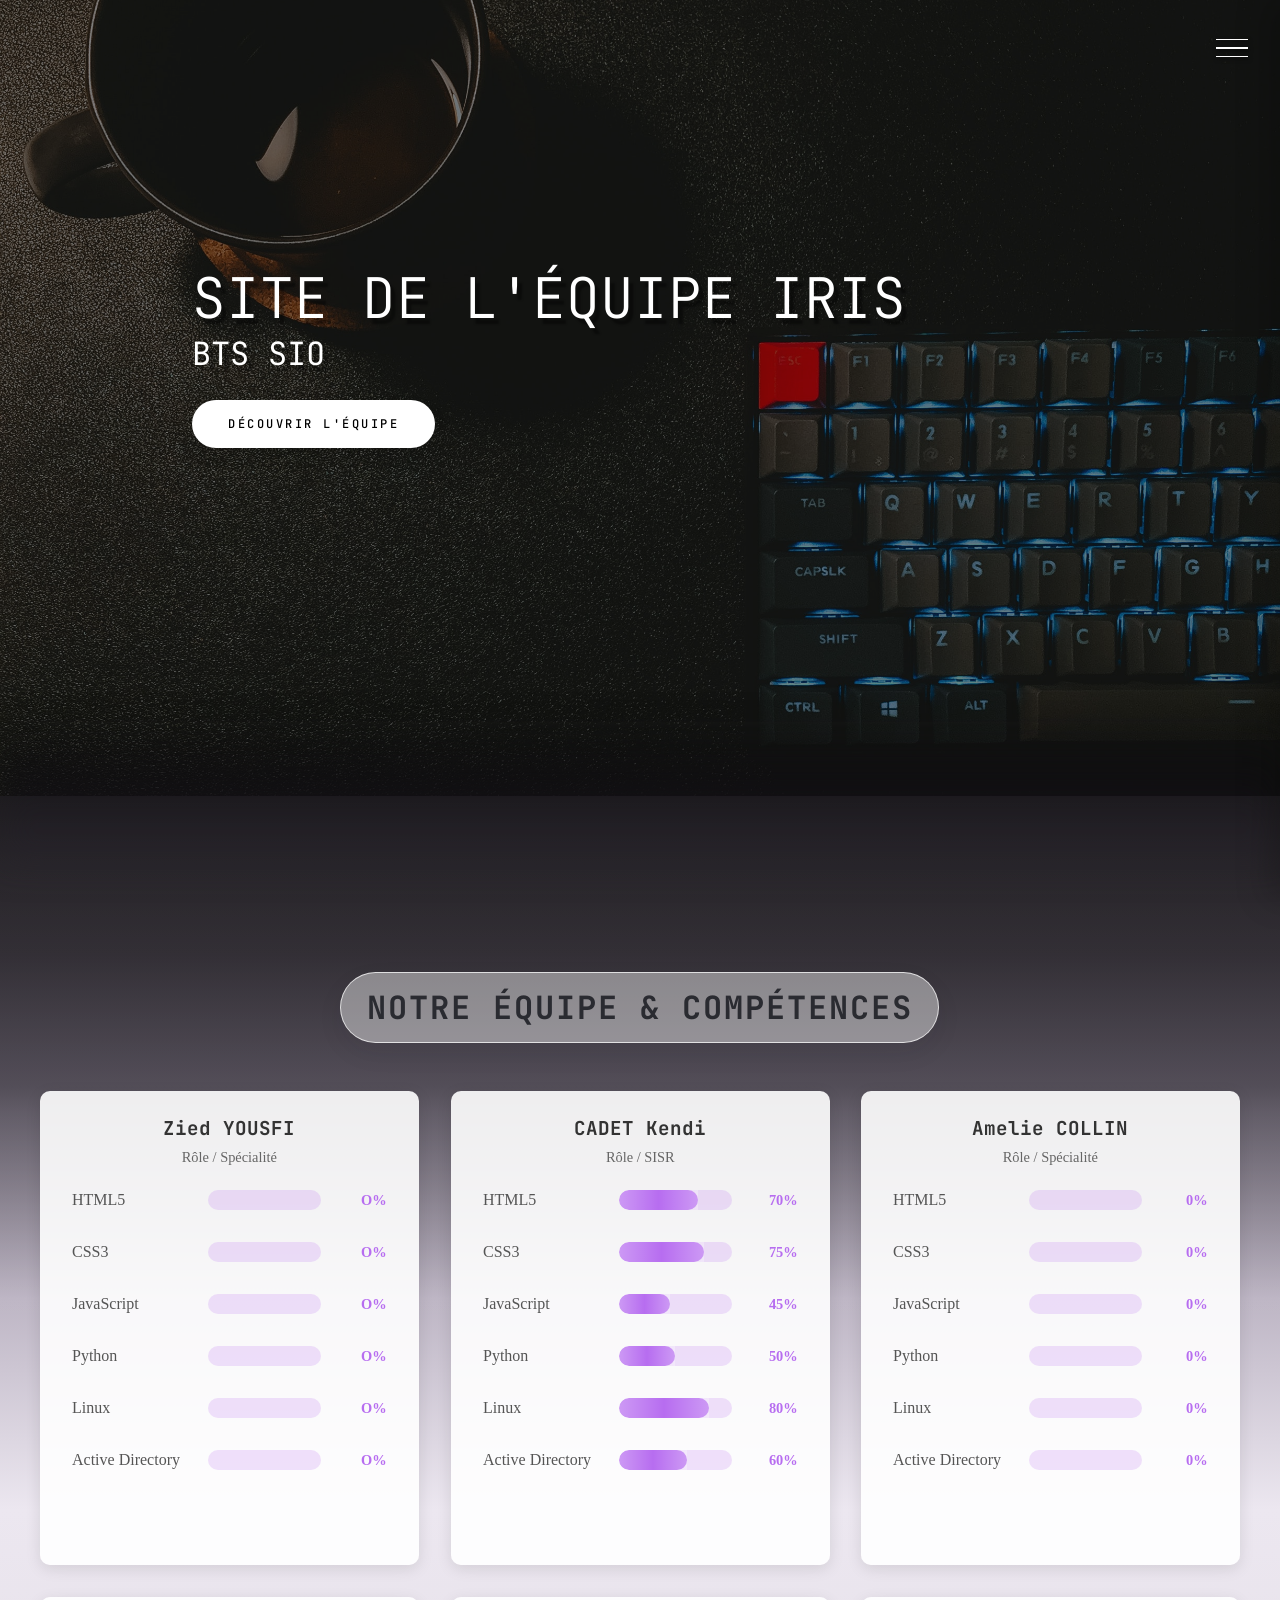
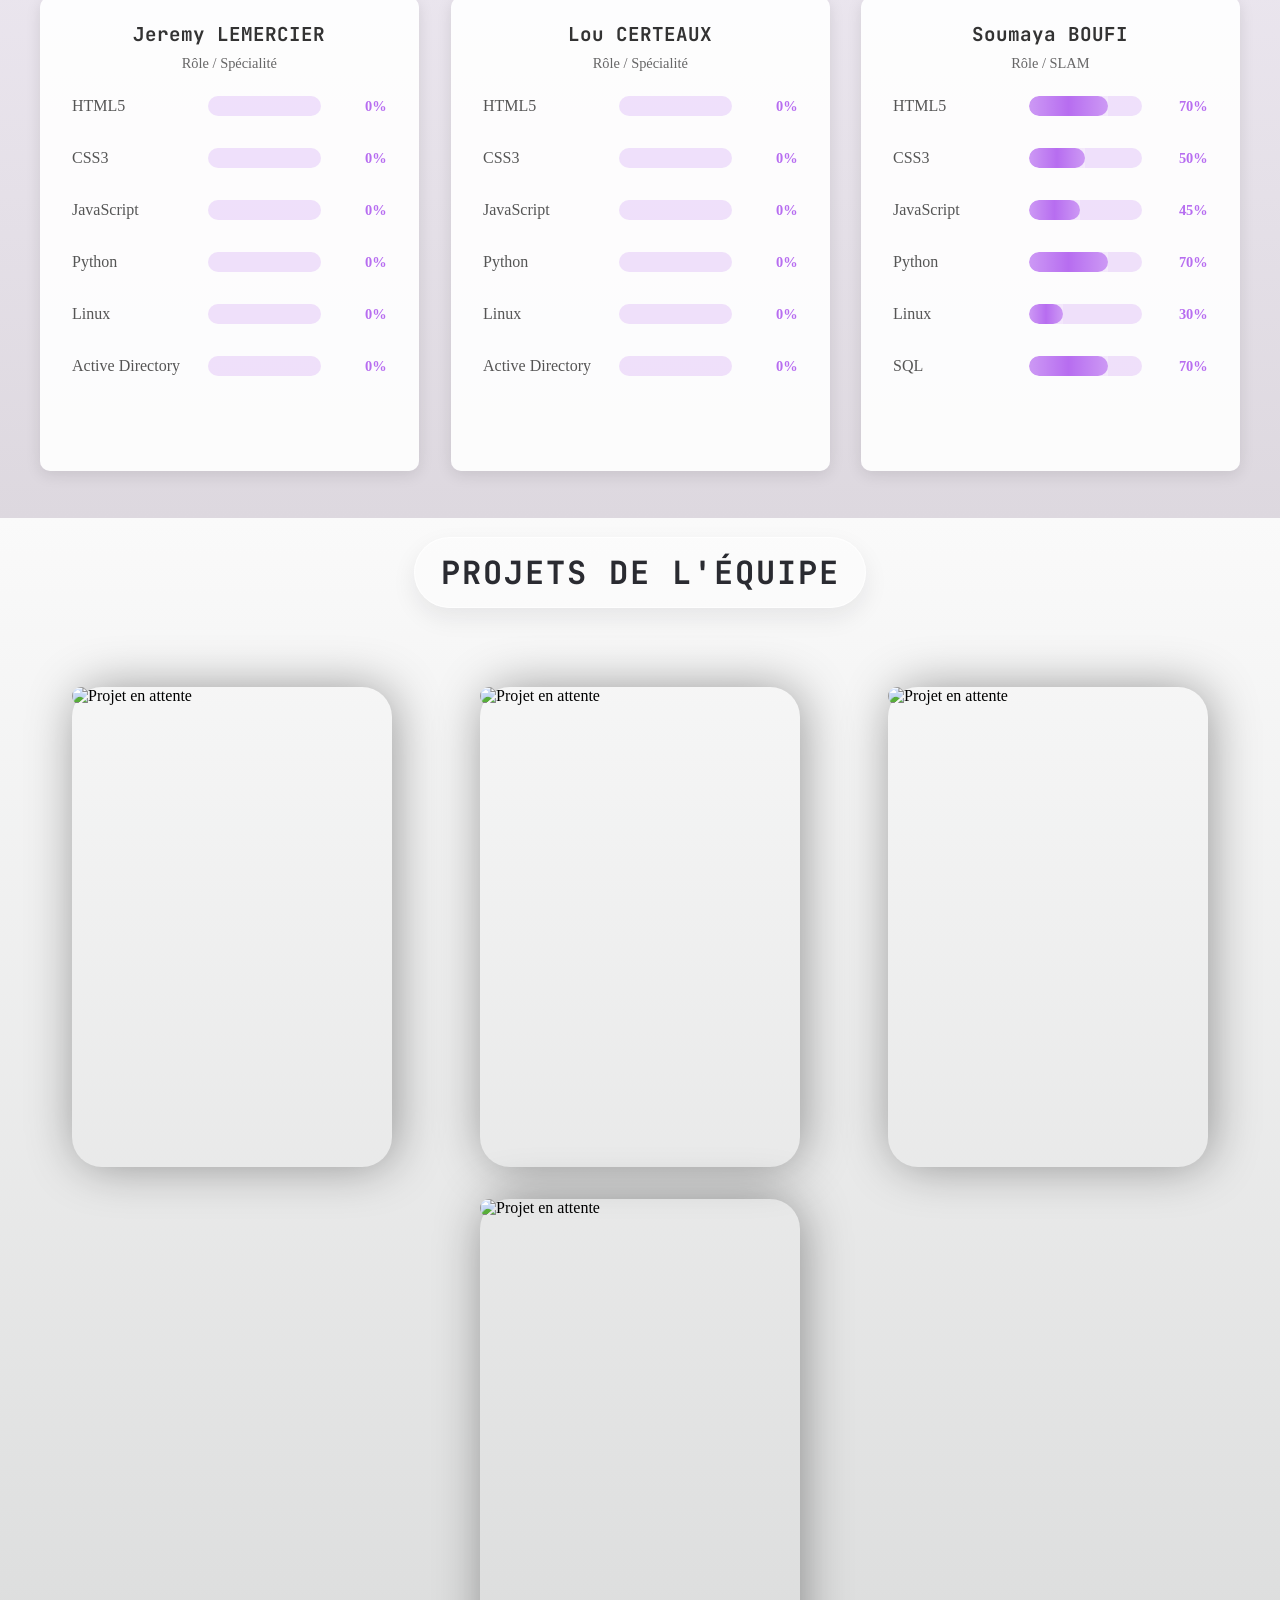
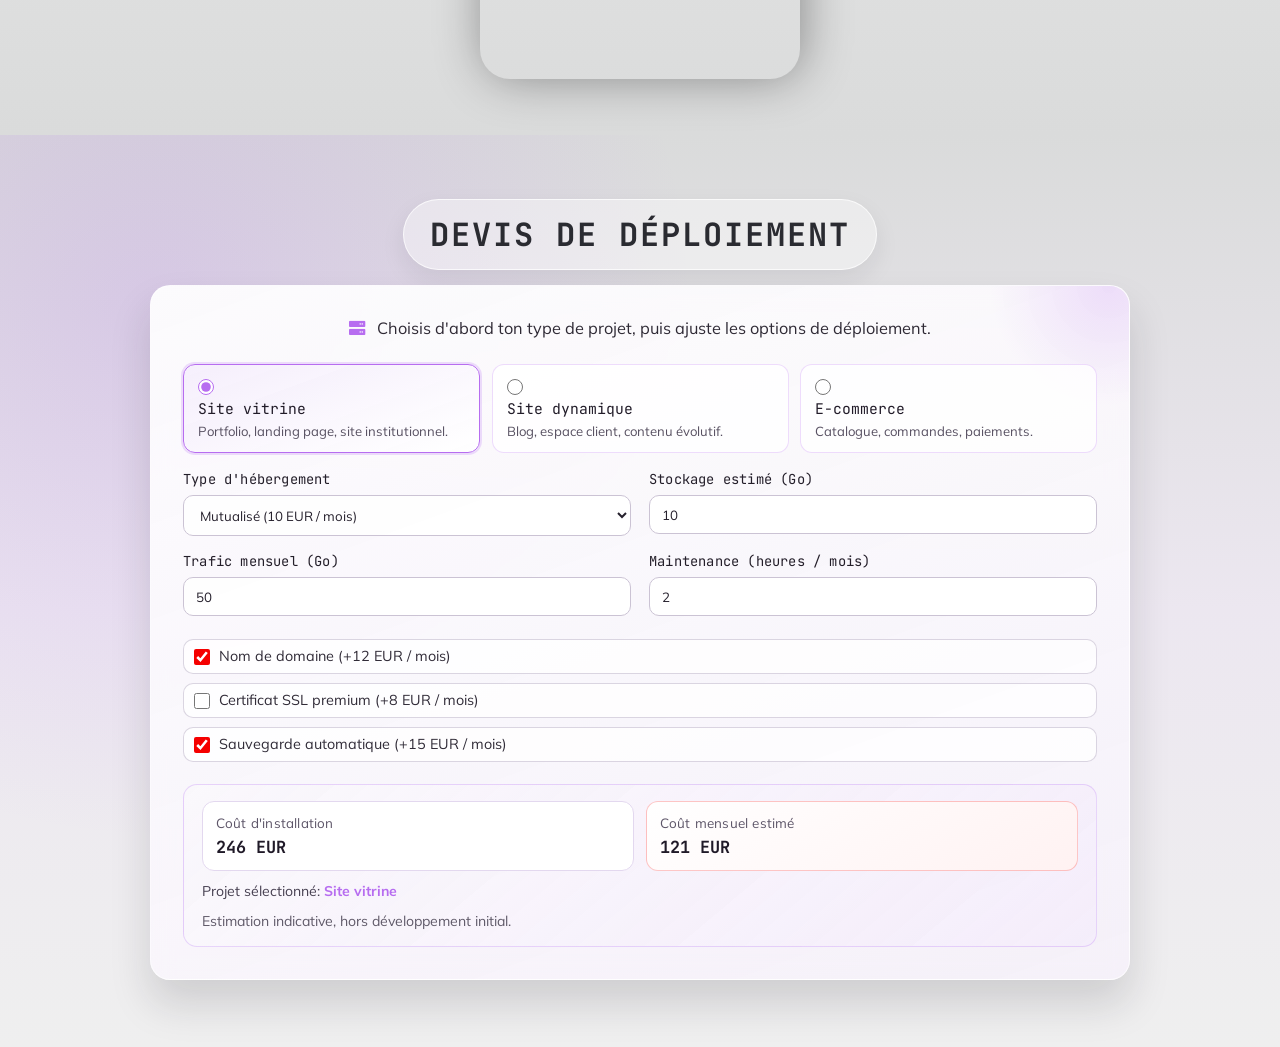
==== commit f6923ef3: "." ====
--- a/index.html
+++ b/index.html
@@ -157,7 +157,7 @@
                         </div>
                     </div>
                     <div class="membre-actions">
-                        <button type="button" class="bouton-membre" onclick="window.location.href='https://kendi021.github.io/'">En savoir plus</button>
+                        <button type="button" class="bouton-membre" onclick="window.location.href='https://kendi021.github.io/PortfoliodeKendi.github.io/'">En savoir plus</button>
                     </div>
                 </div>
 
@@ -289,39 +289,39 @@
 
                 <div class="membre">
                     <div class="membre-info">
-                        <h3>Soumaya BOUF</h3>
-                        <p>Rôle / Spécialité</p>
-                    </div>
-                    <div class="competence-bar">
-                        <div class="competence" data-skill="HTML5" data-level="0">
-                            <span class="skill-name">HTML5</span>
-                            <div class="bar"><div class="fill"></div></div>
-                            <span class="skill-level">0%</span>
-                        </div>
-                        <div class="competence" data-skill="CSS3" data-level="0">
-                            <span class="skill-name">CSS3</span>
-                            <div class="bar"><div class="fill"></div></div>
-                            <span class="skill-level">0%</span>
-                        </div>
-                        <div class="competence" data-skill="JavaScript" data-level="0">
-                            <span class="skill-name">JavaScript</span>
-                            <div class="bar"><div class="fill"></div></div>
-                            <span class="skill-level">0%</span>
-                        </div>
-                        <div class="competence" data-skill="Python" data-level="0">
-                            <span class="skill-name">Python</span>
-                            <div class="bar"><div class="fill"></div></div>
-                            <span class="skill-level">0%</span>
-                        </div>
-                        <div class="competence" data-skill="Linux" data-level="0">
-                            <span class="skill-name">Linux</span>
-                            <div class="bar"><div class="fill"></div></div>
-                            <span class="skill-level">0%</span>
-                        </div>
-                        <div class="competence" data-skill="Active Directory" data-level="0">
-                            <span class="skill-name">Active Directory</span>
-                            <div class="bar"><div class="fill"></div></div>
-                            <span class="skill-level">0%</span>
+                        <h3>Soumaya BOUFI</h3>
+                        <p>Rôle / SLAM</p>
+                    </div>
+                    <div class="competence-bar">
+                        <div class="competence" data-skill="HTML5" data-level="70">
+                            <span class="skill-name">HTML5</span>
+                            <div class="bar"><div class="fill"></div></div>
+                            <span class="skill-level">70%</span>
+                        </div>
+                        <div class="competence" data-skill="CSS3" data-level="50">
+                            <span class="skill-name">CSS3</span>
+                            <div class="bar"><div class="fill"></div></div>
+                            <span class="skill-level">50%</span>
+                        </div>
+                        <div class="competence" data-skill="JavaScript" data-level="45">
+                            <span class="skill-name">JavaScript</span>
+                            <div class="bar"><div class="fill"></div></div>
+                            <span class="skill-level">45%</span>
+                        </div>
+                        <div class="competence" data-skill="Python" data-level="70">
+                            <span class="skill-name">Python</span>
+                            <div class="bar"><div class="fill"></div></div>
+                            <span class="skill-level">70%</span>
+                        </div>
+                        <div class="competence" data-skill="Linux" data-level="30">
+                            <span class="skill-name">Linux</span>
+                            <div class="bar"><div class="fill"></div></div>
+                            <span class="skill-level">30%</span>
+                        </div>
+                        <div class="competence" data-skill="SQL" data-level="70">
+                            <span class="skill-name">SQL</span>
+                            <div class="bar"><div class="fill"></div></div>
+                            <span class="skill-level">70%</span>
                         </div>
                     </div>
                     <div class="membre-actions">
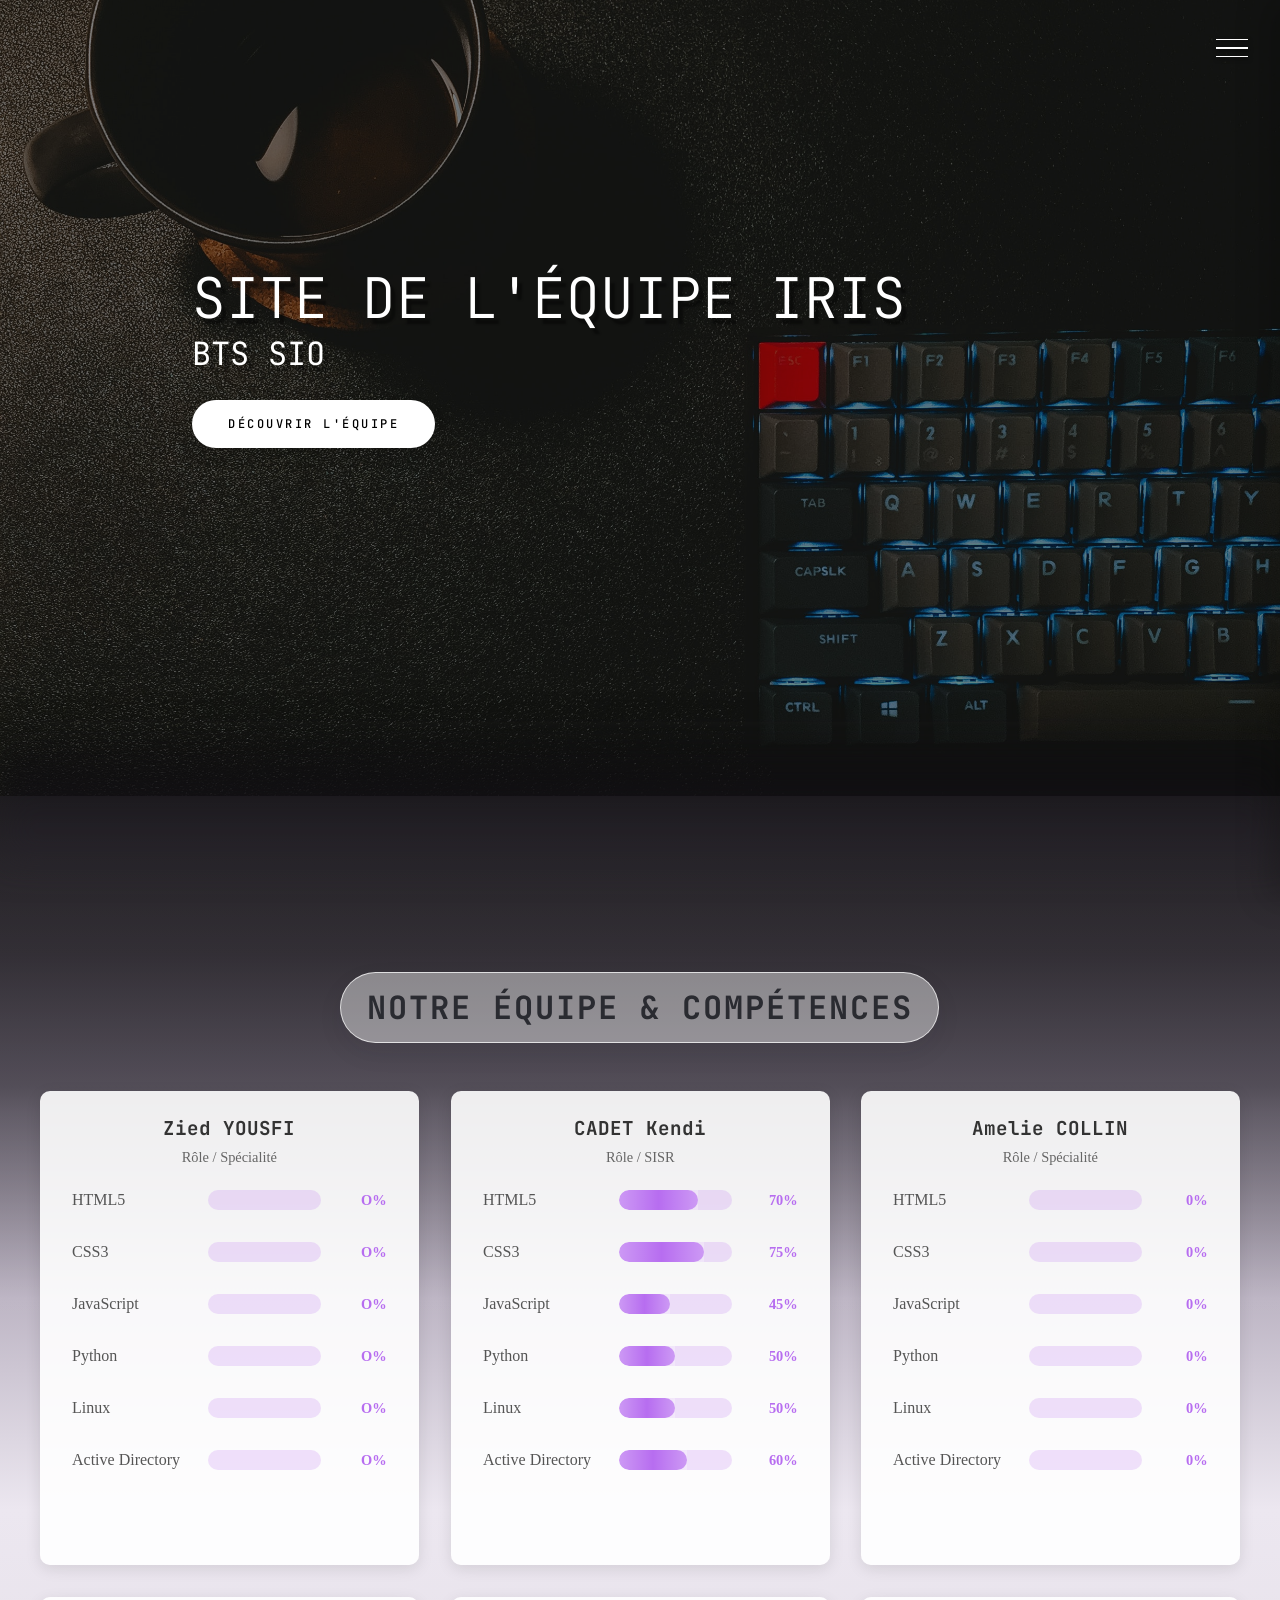
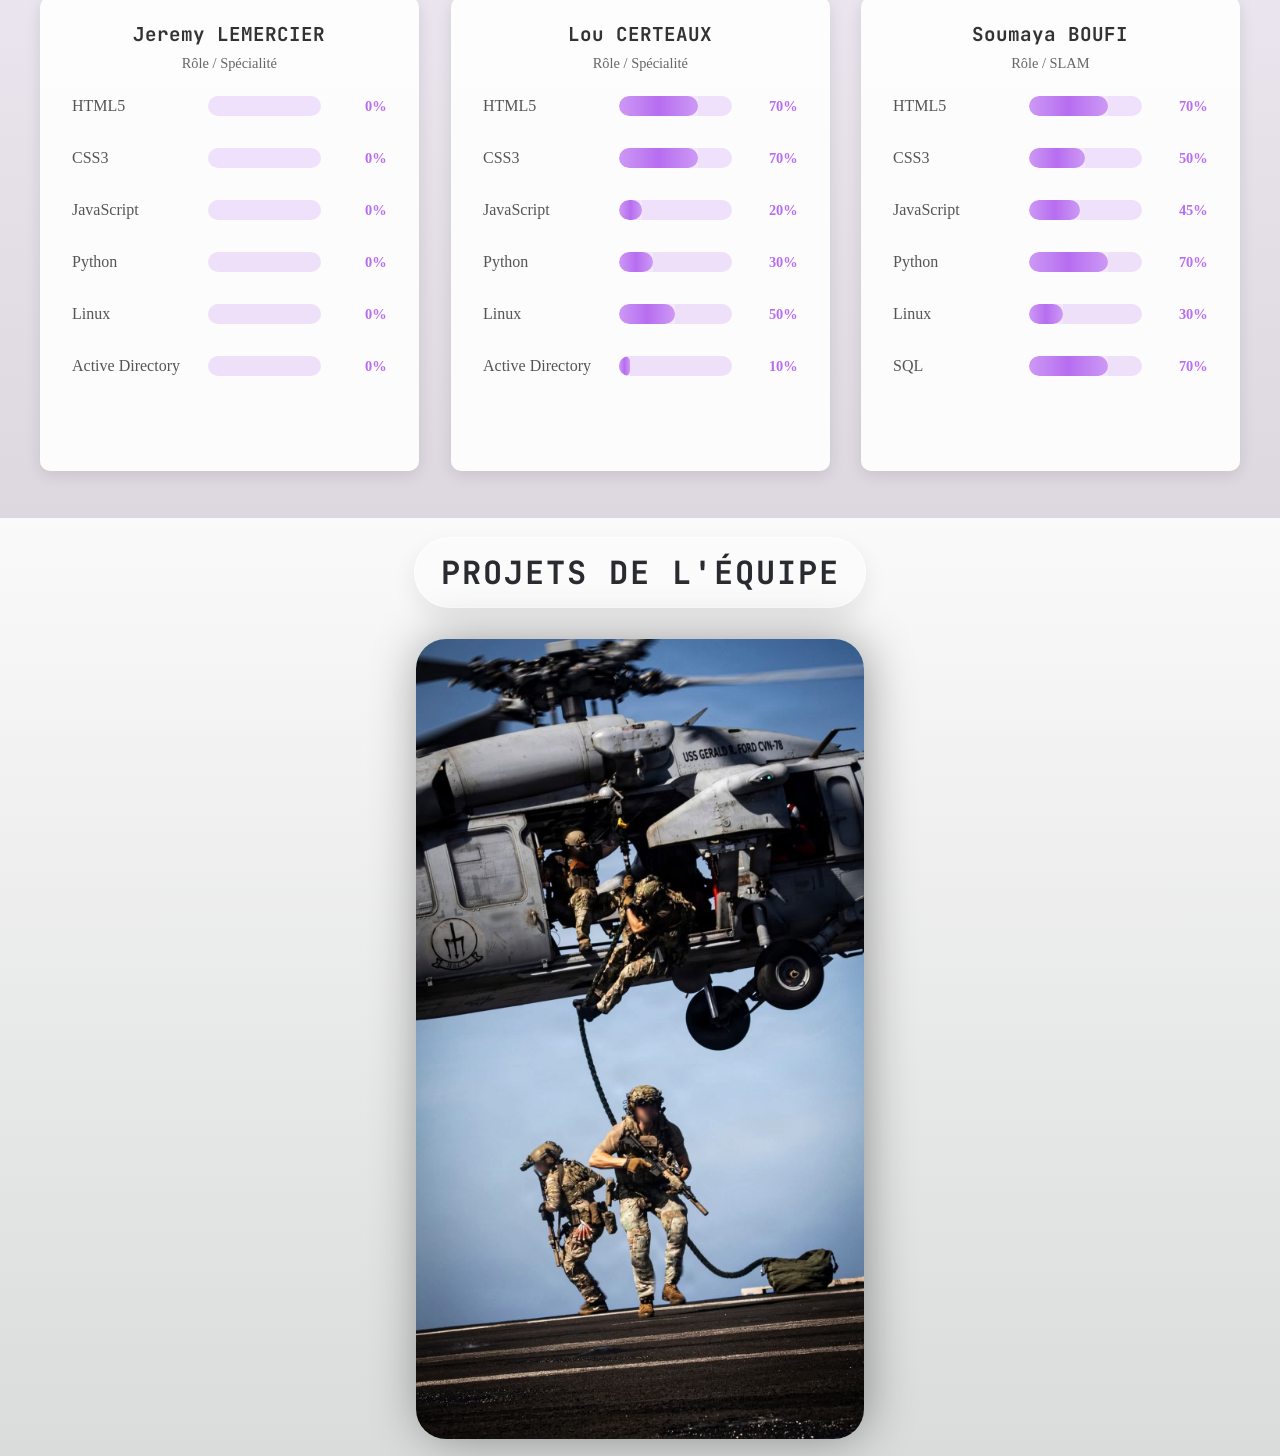
==== commit a519153d: "Ajout du site Militaire" ====
--- a/index.html
+++ b/index.html
@@ -145,10 +145,10 @@
                             <div class="bar"><div class="fill"></div></div>
                             <span class="skill-level">50%</span>
                         </div>
-                        <div class="competence" data-skill="Linux" data-level="80">
-                            <span class="skill-name">Linux</span>
-                            <div class="bar"><div class="fill"></div></div>
-                            <span class="skill-level">80%</span>
+                        <div class="competence" data-skill="Linux" data-level="50">
+                            <span class="skill-name">Linux</span>
+                            <div class="bar"><div class="fill"></div></div>
+                            <span class="skill-level">50%</span>
                         </div>
                         <div class="competence" data-skill="Active Directory" data-level="60">
                             <span class="skill-name">Active Directory</span>
@@ -251,35 +251,35 @@
                         <p>Rôle / Spécialité</p>
                     </div>
                     <div class="competence-bar">
-                        <div class="competence" data-skill="HTML5" data-level="0">
-                            <span class="skill-name">HTML5</span>
-                            <div class="bar"><div class="fill"></div></div>
-                            <span class="skill-level">0%</span>
-                        </div>
-                        <div class="competence" data-skill="CSS3" data-level="0">
-                            <span class="skill-name">CSS3</span>
-                            <div class="bar"><div class="fill"></div></div>
-                            <span class="skill-level">0%</span>
-                        </div>
-                        <div class="competence" data-skill="JavaScript" data-level="0">
-                            <span class="skill-name">JavaScript</span>
-                            <div class="bar"><div class="fill"></div></div>
-                            <span class="skill-level">0%</span>
-                        </div>
-                        <div class="competence" data-skill="Python" data-level="0">
-                            <span class="skill-name">Python</span>
-                            <div class="bar"><div class="fill"></div></div>
-                            <span class="skill-level">0%</span>
-                        </div>
-                        <div class="competence" data-skill="Linux" data-level="0">
-                            <span class="skill-name">Linux</span>
-                            <div class="bar"><div class="fill"></div></div>
-                            <span class="skill-level">0%</span>
-                        </div>
-                        <div class="competence" data-skill="Active Directory" data-level="0">
-                            <span class="skill-name">Active Directory</span>
-                            <div class="bar"><div class="fill"></div></div>
-                            <span class="skill-level">0%</span>
+                        <div class="competence" data-skill="HTML5" data-level="70">
+                            <span class="skill-name">HTML5</span>
+                            <div class="bar"><div class="fill"></div></div>
+                            <span class="skill-level">70%</span>
+                        </div>
+                        <div class="competence" data-skill="CSS3" data-level="70">
+                            <span class="skill-name">CSS3</span>
+                            <div class="bar"><div class="fill"></div></div>
+                            <span class="skill-level">70%</span>
+                        </div>
+                        <div class="competence" data-skill="JavaScript" data-level="20">
+                            <span class="skill-name">JavaScript</span>
+                            <div class="bar"><div class="fill"></div></div>
+                            <span class="skill-level">20%</span>
+                        </div>
+                        <div class="competence" data-skill="Python" data-level="30">
+                            <span class="skill-name">Python</span>
+                            <div class="bar"><div class="fill"></div></div>
+                            <span class="skill-level">30%</span>
+                        </div>
+                        <div class="competence" data-skill="Linux" data-level="50">
+                            <span class="skill-name">Linux</span>
+                            <div class="bar"><div class="fill"></div></div>
+                            <span class="skill-level">50%</span>
+                        </div>
+                        <div class="competence" data-skill="Active Directory" data-level="10">
+                            <span class="skill-name">Active Directory</span>
+                            <div class="bar"><div class="fill"></div></div>
+                            <span class="skill-level">10%</span>
                         </div>
                     </div>
                     <div class="membre-actions">
@@ -342,141 +342,18 @@
             </div>
 
             <!-- Cartes projets -->
-            <div class="cartes-projets">
+            
                 <div class="carte fade-in-up fade-in-up-delay-0" data-animation="haut">
                     <div class="wrapper-img-carte">
-                        <img src="./media/proj2.jpg" alt="Projet en attente">
+                        <img src="./media/Militaire.jpg" alt="Photo militaire du projet">
                     </div>
                     <div class="carte-overlay">
                         <div class="info-carte">
-                            <h2>Projet 1</h2>
-                            <h3>En attente</h3>
-                            <button class="bouton-voir" disabled title="En développement">En développement</button>
-                        </div>
-                    </div>
-                </div>
-
-                <div class="carte fade-in-up fade-in-up-delay-1" data-animation="haut">
-                    <div class="wrapper-img-carte">
-                        <img src="./media/proj2.jpg" alt="Projet en attente">
-                    </div>
-                    <div class="carte-overlay">
-                        <div class="info-carte">
-                            <h2>Projet 2</h2>
-                            <h3>En attente</h3>
-                            <button class="bouton-voir" disabled title="En développement">En développement</button>
-                        </div>
-                    </div>
-                </div>
-
-                <div class="carte fade-in-up fade-in-up-delay-2" data-animation="haut">
-                    <div class="wrapper-img-carte">
-                        <img src="./media/proj2.jpg" alt="Projet en attente">
-                    </div>
-                    <div class="carte-overlay">
-                        <div class="info-carte">
-                            <h2>Projet 3</h2>
-                            <h3>En attente</h3>
-                            <button class="bouton-voir" disabled title="En développement">En développement</button>
-                        </div>
-                    </div>
-                </div>
-
-                <div class="carte fade-in-up fade-in-up-delay-3" data-animation="haut">
-                    <div class="wrapper-img-carte">
-                        <img src="./media/proj2.jpg" alt="Projet en attente">
-                    </div>
-                    <div class="carte-overlay">
-                        <div class="info-carte">
-                            <h2>Projet 4</h2>
-                            <h3>En attente</h3>
-                            <button class="bouton-voir" disabled title="En développement">En développement</button>
-                        </div>
-                    </div>
-                </div>
-            </div>
-        </section>
-
-        <!-- ===================================================== -->
-        <!-- 4) DEVIS DEPLOIEMENT -->
-        <!-- ===================================================== -->
-        <section class="section-devis fade-in" id="devis" data-animation="haut" data-animation-delay="50">
-            <!-- Estimateur de coût de déploiement -->
-            <div class="entete-projets entete-devis fade-in-down" data-animation="haut" data-animation-delay="90">
-                <h1>Devis de déploiement</h1>
-            </div>
-
-            <div class="devis-wrapper fade-in-up" data-animation="haut" data-animation-delay="130">
-                <p class="devis-intro"><i class="fas fa-server" aria-hidden="true"></i> Choisis d'abord ton type de projet, puis ajuste les options de déploiement.</p>
-
-                <fieldset class="devis-projets" aria-label="Type de projet">
-                    <label class="projet-card">
-                        <input type="radio" name="type-projet" value="vitrine" checked>
-                        <span class="projet-card-title">Site vitrine</span>
-                        <span class="projet-card-desc">Portfolio, landing page, site institutionnel.</span>
-                    </label>
-                    <label class="projet-card">
-                        <input type="radio" name="type-projet" value="dynamique">
-                        <span class="projet-card-title">Site dynamique</span>
-                        <span class="projet-card-desc">Blog, espace client, contenu évolutif.</span>
-                    </label>
-                    <label class="projet-card">
-                        <input type="radio" name="type-projet" value="ecommerce">
-                        <span class="projet-card-title">E-commerce</span>
-                        <span class="projet-card-desc">Catalogue, commandes, paiements.</span>
-                    </label>
-                </fieldset>
-
-                <form class="devis-form" id="devis-form">
-                    <!-- Paramètres techniques -->
-                    <div class="devis-champ">
-                        <label class="devis-label" for="type-hebergement">Type d'hébergement</label>
-                        <select id="type-hebergement" name="type-hebergement">
-                            <option value="10">Mutualisé (10 EUR / mois)</option>
-                            <option value="35">VPS (35 EUR / mois)</option>
-                            <option value="80">Cloud dédié (80 EUR / mois)</option>
-                        </select>
-                    </div>
-
-                    <div class="devis-champ">
-                        <label class="devis-label" for="stockage">Stockage estimé (Go)</label>
-                        <input type="number" id="stockage" name="stockage" min="1" value="10">
-                    </div>
-
-                    <div class="devis-champ">
-                        <label class="devis-label" for="trafic">Trafic mensuel (Go)</label>
-                        <input type="number" id="trafic" name="trafic" min="1" value="50">
-                    </div>
-
-                    <div class="devis-champ">
-                        <label class="devis-label" for="maintenance">Maintenance (heures / mois)</label>
-                        <input type="number" id="maintenance" name="maintenance" min="0" value="2">
-                    </div>
-
-                    <div class="devis-checks">
-                        <!-- Options supplémentaires -->
-                        <label><input type="checkbox" id="nom-domaine" checked><span>Nom de domaine (+12 EUR / mois)</span></label>
-                        <label><input type="checkbox" id="ssl"><span>Certificat SSL premium (+8 EUR / mois)</span></label>
-                        <label><input type="checkbox" id="backup" checked><span>Sauvegarde automatique (+15 EUR / mois)</span></label>
-                    </div>
-                </form>
-
-                <div class="devis-resultat" id="devis-resultat" aria-live="polite">
-                    <!-- Résultats calculés en direct -->
-                    <div class="devis-kpis">
-                        <article class="devis-kpi">
-                            <p class="devis-kpi-label">Coût d'installation</p>
-                            <p class="devis-kpi-value" id="cout-installation">0 EUR</p>
-                        </article>
-                        <article class="devis-kpi devis-kpi-main">
-                            <p class="devis-kpi-label">Coût mensuel estimé</p>
-                            <p class="devis-kpi-value" id="cout-mensuel">0 EUR</p>
-                        </article>
-                    </div>
-                    <p class="devis-projet-actif">Projet sélectionné: <span id="projet-selection">Site vitrine</span></p>
-                    <p class="devis-note">Estimation indicative, hors développement initial.</p>
-                </div>
-            </div>
+                            <h2>Magasin D'équipements et armements militaires</h2>
+                            <a class="bouton-voir" href="./shop.html" title="Ouvrir la boutique">Voir la boutique</a>
+                        </div>
+                    </div>
+                </div>
         </section>
 
         <!-- ===================================================== -->
--- a/assets/css/style.css
+++ b/assets/css/style.css
@@ -464,6 +464,9 @@
     background-color: #ededf2;
     background-image: linear-gradient(180deg, #fafafa 0%, #dadbdb 100%);
     box-shadow: 1px 12px 71px -13px rgba(0, 0, 0, 0.55);
+    display: flex;
+    flex-direction: column;
+    align-items: center;
 }
 
 .entete-projets {
@@ -486,8 +489,9 @@
 }
 
 .carte {
-    width: 20rem;
-    height: 30rem;
+    width: min(28rem, calc(100vw - 2.5rem));
+    aspect-ratio: 1 / 1;
+    height: auto;
     margin: 1rem;
     border: 1px transparent;
     border-radius: 30px;
@@ -510,10 +514,10 @@
 }
 
 .carte-overlay {
-    width: 20rem;
-    height: 30rem;
+    width: 100%;
+    height: 100%;
     position: relative;
-    bottom: 30rem;
+    bottom: 100%;
     border: inherit;
     border-radius: inherit;
     opacity: 0;
@@ -534,8 +538,9 @@
     padding: 1rem;
     box-shadow: 3px 0px 37px 6px rgba(0, 0, 0, 0.55);
     position: absolute;
-    bottom: 6rem;
-    left: 1.6rem;
+    bottom: 50%;
+    left: 50%;
+    transform: translate(-50%, 50%);
     font-family: var(--font-tertiary);
     color: rgb(46, 46, 46);
     opacity: 1;
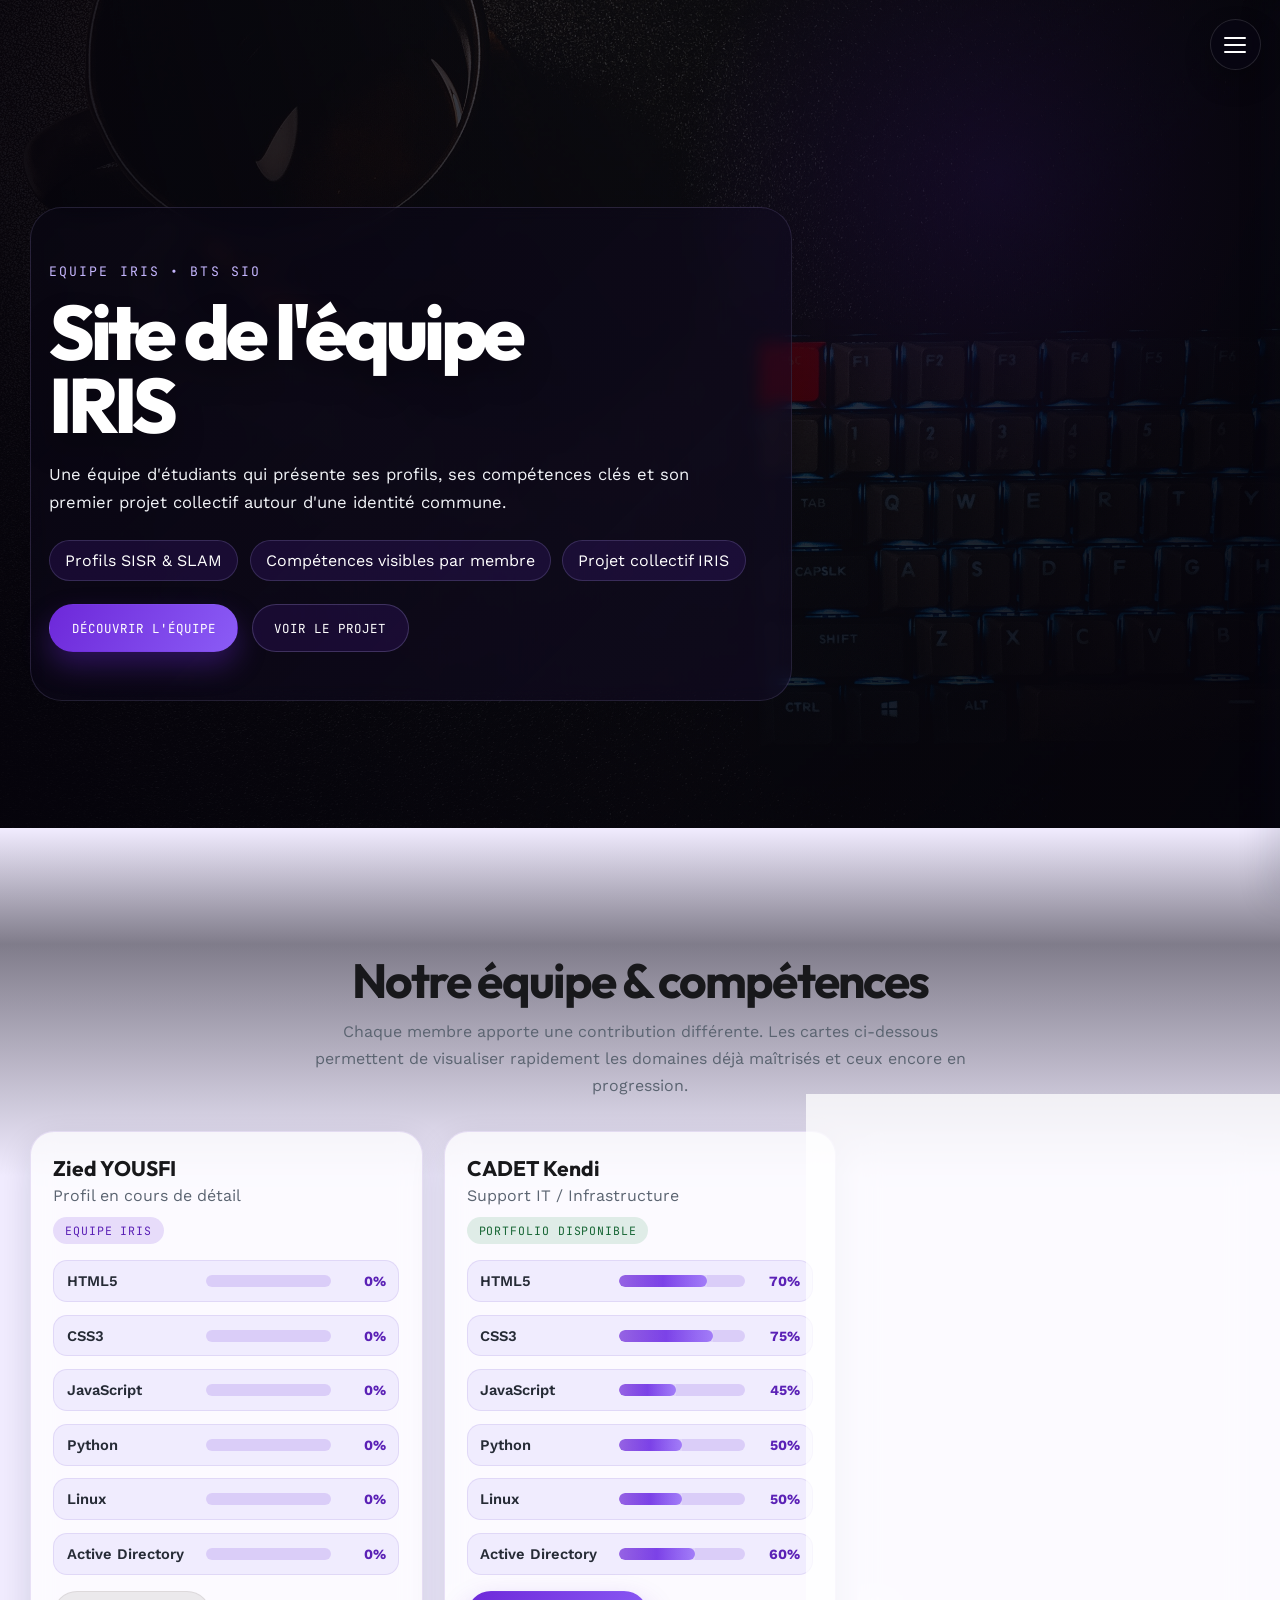
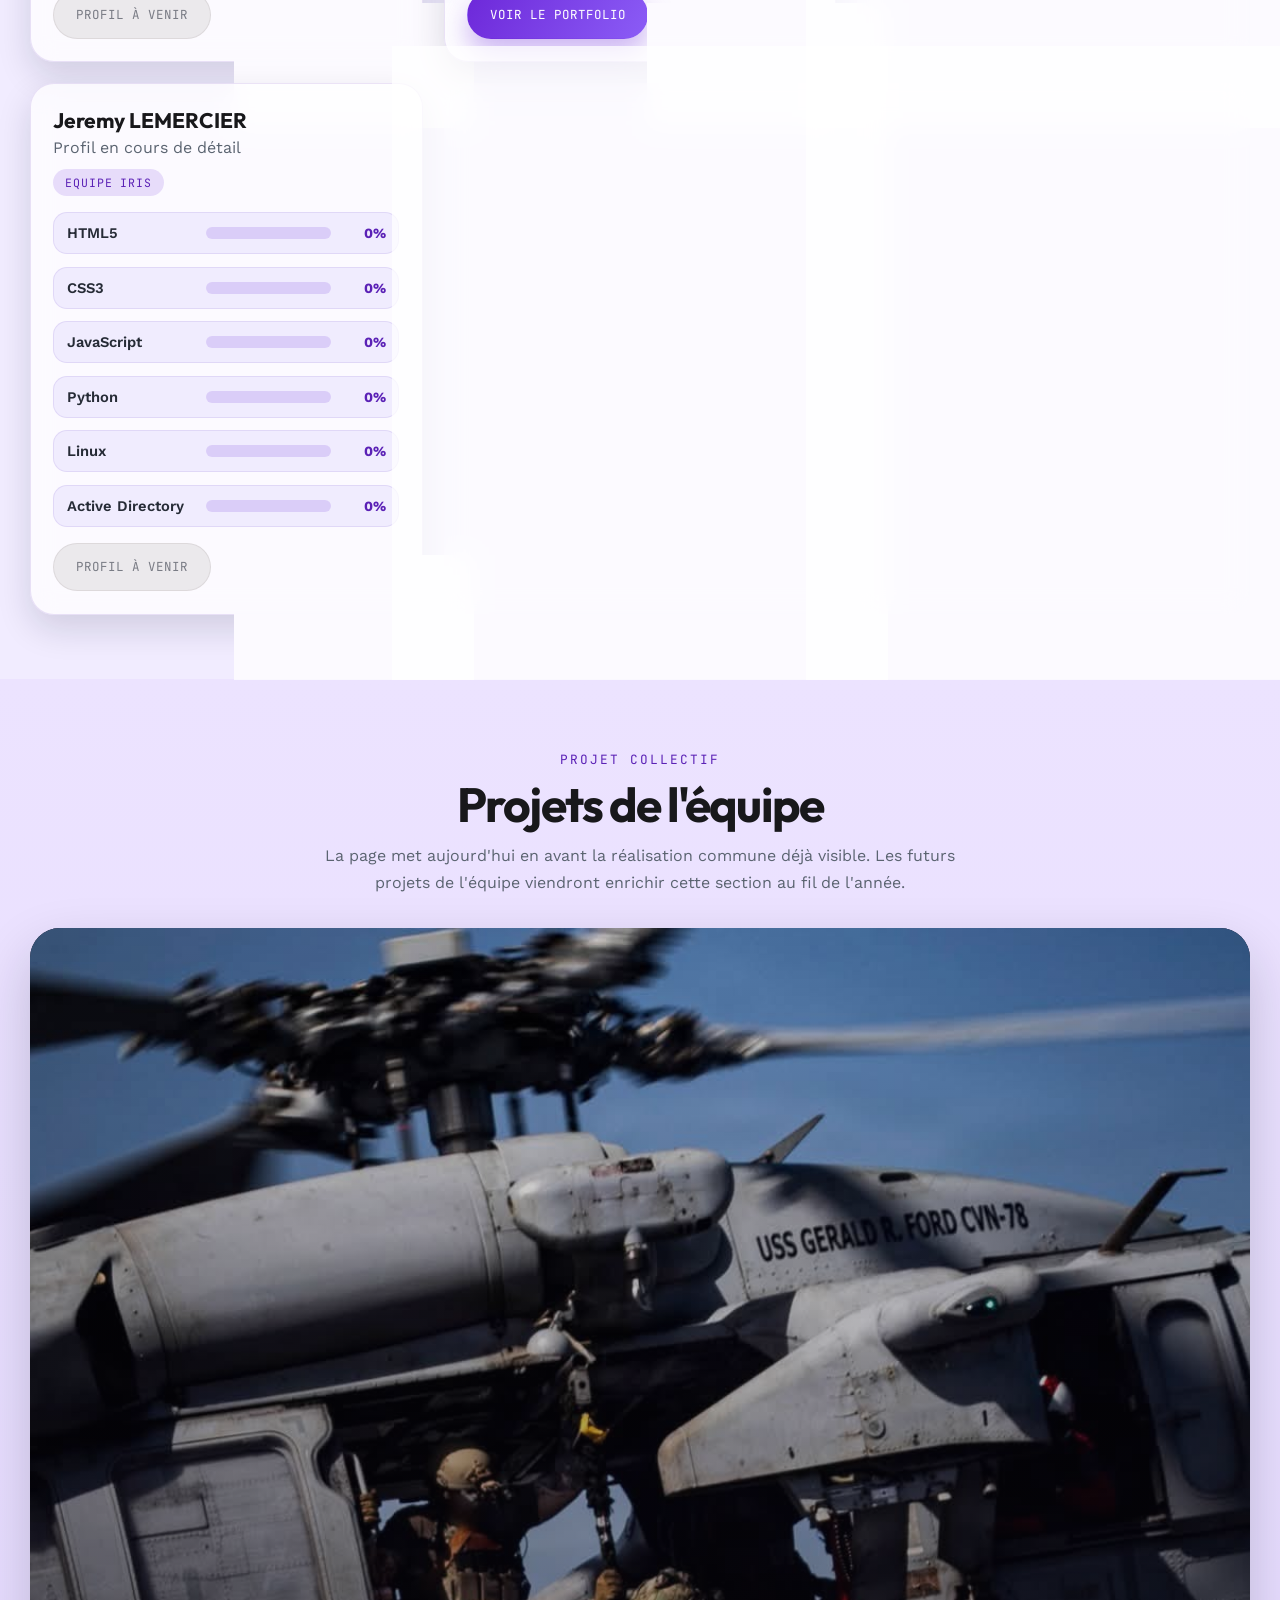
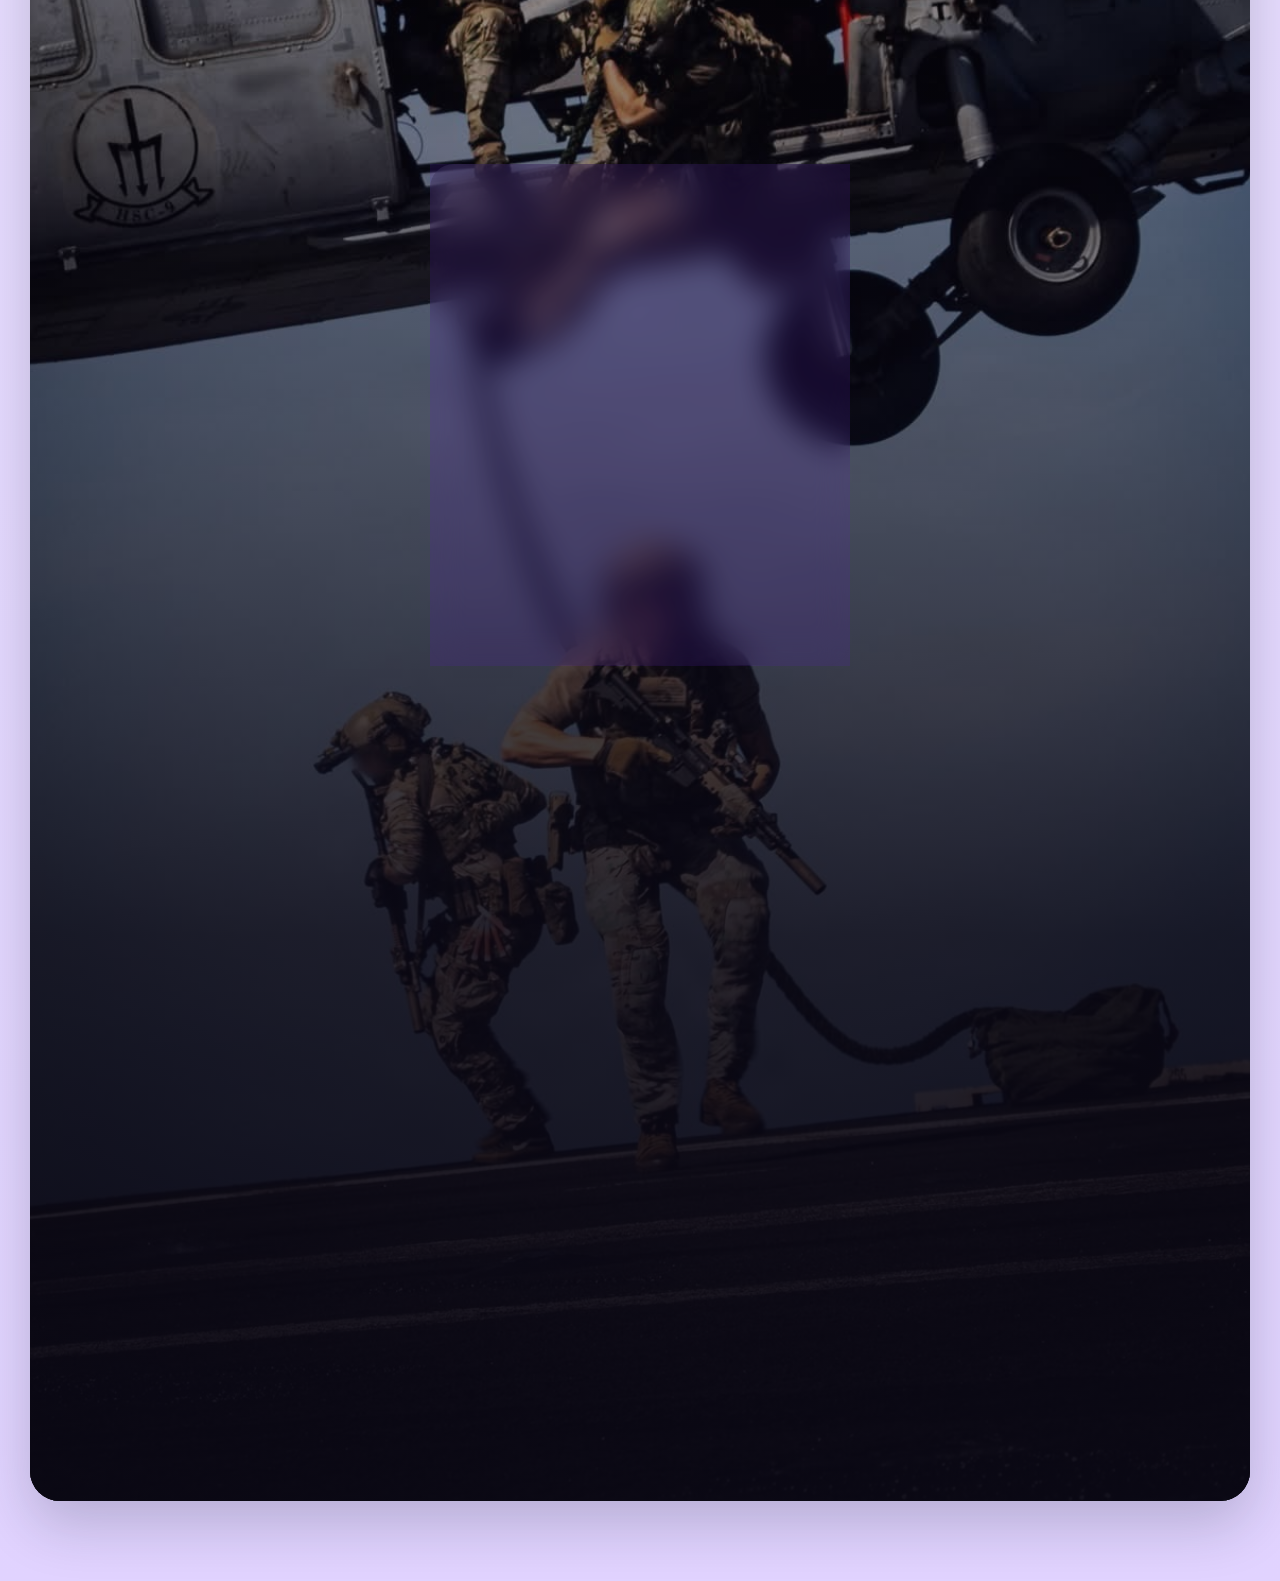
==== commit d51f7166: "Intégration de ui ux" ====
--- a/index.html
+++ b/index.html
@@ -46,19 +46,28 @@
                 <img src="./assets/images/backgroundimg.jpg" alt="Image de fond de l'équipe">
             </div>
             <div class="banniere">
-                <h1 class="style-titre">Site de l'équipe IRIS</h1>
-                <p>BTS SIO</p>
-                <a class="bouton-personnalise" id="bouton-banniere" href="#competences">Découvrir l'équipe</a>
+                <p class="hero-kicker">Equipe IRIS • BTS SIO</p>
+                <h1>Site de l'équipe IRIS</h1>
+                <p class="hero-subtitle">Une équipe d'étudiants qui présente ses profils, ses compétences clés et son premier projet collectif autour d'une identité commune.</p>
+                <div class="hero-highlights" aria-label="Points clés de l'équipe">
+                    <span class="hero-chip">Profils SISR & SLAM</span>
+                    <span class="hero-chip">Compétences visibles par membre</span>
+                    <span class="hero-chip">Projet collectif IRIS</span>
+                </div>
+                <div class="hero-actions">
+                    <a class="bouton-personnalise" href="#competences">Découvrir l'équipe</a>
+                    <a class="bouton-secondaire" href="#projets">Voir le projet</a>
+                </div>
             </div>
         </header>
 
         <aside class="barre-laterale">
             <nav>
+                <p class="menu-intro">Navigation rapide</p>
                 <ul class="menu">
                     <li class="element-menu"><a href="#" class="lien-menu">Accueil</a></li>
                     <li class="element-menu"><a href="#competences" class="lien-menu">Équipe / compétences</a></li>
                     <li class="element-menu"><a href="#projets" class="lien-menu">Projets</a></li>
-                    <li class="element-menu"><a href="#devis" class="lien-menu">Devis</a></li>
                 </ul>
             </nav>
         </aside>
@@ -71,6 +80,7 @@
             <!-- Titre de section -->
             <div class="entete-section-terminal fade-in-down" data-animation="haut">
                 <h1>Notre équipe & compétences</h1>
+                <p>Chaque membre apporte une contribution différente. Les cartes ci-dessous permettent de visualiser rapidement les domaines déjà maîtrisés et ceux encore en progression.</p>
             </div>
 
             <!-- Cartes membres + compétences -->
@@ -80,49 +90,51 @@
                 <div class="membre">
                     <div class="membre-info">
                         <h3>Zied YOUSFI</h3>
-                        <p>Rôle / Spécialité</p>
+                        <p>Profil en cours de détail</p>
+                        <span class="membre-badge">Equipe IRIS</span>
                     </div>
                     <div class="competence-bar">
                         <div class="competence" data-skill="HTML5" data-level="0">
                             <span class="skill-name">HTML5</span>
                             <div class="bar"><div class="fill"></div></div>
-                            <span class="skill-level">O%</span>
+                            <span class="skill-level">0%</span>
                         </div>
                         <div class="competence" data-skill="CSS3" data-level="0">
                             <span class="skill-name">CSS3</span>
                             <div class="bar"><div class="fill"></div></div>
-                            <span class="skill-level">O%</span>
+                            <span class="skill-level">0%</span>
                         </div>
                         <div class="competence" data-skill="JavaScript" data-level="0">
                             <span class="skill-name">JavaScript</span>
                             <div class="bar"><div class="fill"></div></div>
-                            <span class="skill-level">O%</span>
+                            <span class="skill-level">0%</span>
                         </div>
                         <div class="competence" data-skill="Python" data-level="0">
                             <span class="skill-name">Python</span>
                             <div class="bar"><div class="fill"></div></div>
-                            <span class="skill-level">O%</span>
+                            <span class="skill-level">0%</span>
                         </div>
                         <div class="competence" data-skill="Linux" data-level="0">
                             <span class="skill-name">Linux</span>
                             <div class="bar"><div class="fill"></div></div>
-                            <span class="skill-level">O%</span>
+                            <span class="skill-level">0%</span>
                         </div>
                         <div class="competence" data-skill="Active Directory" data-level="0">
                             <span class="skill-name">Active Directory</span>
                             <div class="bar"><div class="fill"></div></div>
-                            <span class="skill-level">O%</span>
-                        </div>
-                    </div>
-                    <div class="membre-actions">
-                        <button type="button" class="bouton-membre">En savoir plus</button>
+                            <span class="skill-level">0%</span>
+                        </div>
+                    </div>
+                    <div class="membre-actions">
+                        <button type="button" class="bouton-membre" disabled>Profil à venir</button>
                     </div>
                 </div>
 
                  <div class="membre">
                     <div class="membre-info">
                         <h3>CADET Kendi</h3>
-                        <p>Rôle / SISR</p>
+                        <p>Support IT / Infrastructure</p>
+                        <span class="membre-badge membre-badge--active">Portfolio disponible</span>
                     </div>
                     <div class="competence-bar">
                         <div class="competence" data-skill="HTML5" data-level="70">
@@ -157,14 +169,15 @@
                         </div>
                     </div>
                     <div class="membre-actions">
-                        <button type="button" class="bouton-membre" onclick="window.location.href='https://kendi021.github.io/PortfoliodeKendi.github.io/'">En savoir plus</button>
+                        <button type="button" class="bouton-membre" onclick="window.location.href='https://kendi021.github.io/'">Voir le portfolio</button>
                     </div>
                 </div>
 
                 <div class="membre">
                     <div class="membre-info">
                         <h3>Amelie COLLIN</h3>
-                        <p>Rôle / Spécialité</p>
+                        <p>Profil en cours de détail</p>
+                        <span class="membre-badge">Equipe IRIS</span>
                     </div>
                     <div class="competence-bar">
                         <div class="competence" data-skill="HTML5" data-level="0">
@@ -199,14 +212,15 @@
                         </div>
                     </div>
                     <div class="membre-actions">
-                        <button type="button" class="bouton-membre">En savoir plus</button>
+                        <button type="button" class="bouton-membre" disabled>Profil à venir</button>
                     </div>
                 </div>
 
                 <div class="membre">
                     <div class="membre-info">
                         <h3>Jeremy LEMERCIER</h3>
-                        <p>Rôle / Spécialité</p>
+                        <p>Profil en cours de détail</p>
+                        <span class="membre-badge">Equipe IRIS</span>
                     </div>
                     <div class="competence-bar">
                         <div class="competence" data-skill="HTML5" data-level="0">
@@ -241,14 +255,15 @@
                         </div>
                     </div>
                     <div class="membre-actions">
-                        <button type="button" class="bouton-membre">En savoir plus</button>
+                        <button type="button" class="bouton-membre" disabled>Profil à venir</button>
                     </div>
                 </div>
 
                 <div class="membre">
                     <div class="membre-info">
                         <h3>Lou CERTEAUX</h3>
-                        <p>Rôle / Spécialité</p>
+                        <p>Profil technique polyvalent</p>
+                        <span class="membre-badge">Equipe IRIS</span>
                     </div>
                     <div class="competence-bar">
                         <div class="competence" data-skill="HTML5" data-level="70">
@@ -283,14 +298,15 @@
                         </div>
                     </div>
                     <div class="membre-actions">
-                        <button type="button" class="bouton-membre">En savoir plus</button>
+                        <button type="button" class="bouton-membre" disabled>Profil à venir</button>
                     </div>
                 </div>
 
                 <div class="membre">
                     <div class="membre-info">
                         <h3>Soumaya BOUFI</h3>
-                        <p>Rôle / SLAM</p>
+                        <p>Développement / SLAM</p>
+                        <span class="membre-badge">Equipe IRIS</span>
                     </div>
                     <div class="competence-bar">
                         <div class="competence" data-skill="HTML5" data-level="70">
@@ -325,7 +341,7 @@
                         </div>
                     </div>
                     <div class="membre-actions">
-                        <button type="button" class="bouton-membre">En savoir plus</button>
+                        <button type="button" class="bouton-membre" disabled>Profil à venir</button>
                     </div>
                 </div>
             </div>
@@ -338,22 +354,37 @@
         <section class="section-projets fade-in" id="projets">
             <!-- Titre section projets -->
             <div class="entete-projets fade-in-down" data-animation="haut" data-animation-delay="40">
-                <h1>Projets de l'équipe</h1>
+                <div class="section-heading-block">
+                    <p class="section-kicker">Projet collectif</p>
+                    <h1>Projets de l'équipe</h1>
+                    <p>La page met aujourd'hui en avant la réalisation commune déjà visible. Les futurs projets de l'équipe viendront enrichir cette section au fil de l'année.</p>
+                </div>
             </div>
 
             <!-- Cartes projets -->
-            
+            <div class="cartes-projets">
                 <div class="carte fade-in-up fade-in-up-delay-0" data-animation="haut">
                     <div class="wrapper-img-carte">
                         <img src="./media/Militaire.jpg" alt="Photo militaire du projet">
                     </div>
                     <div class="carte-overlay">
                         <div class="info-carte">
-                            <h2>Magasin D'équipements et armements militaires</h2>
-                            <a class="bouton-voir" href="./shop.html" title="Ouvrir la boutique">Voir la boutique</a>
-                        </div>
-                    </div>
-                </div>
+                            <span class="project-badge">Disponible</span>
+                            <h2>Boutique IRIS</h2>
+                            <h3>Projet vitrine collectif</h3>
+                            <p>Une première réalisation commune pour poser une identité graphique, une logique de navigation et une structure de présentation exploitable.</p>
+                            <ul class="project-points">
+                                <li>Projet d'équipe servant de base de démonstration</li>
+                                <li>Approche visuelle commune et premier univers de marque</li>
+                                <li>Section prête à accueillir d'autres projets ensuite</li>
+                            </ul>
+                            <div class="project-actions">
+                                <button class="bouton-voir" type="button" disabled>Boutique à relier</button>
+                            </div>
+                        </div>
+                    </div>
+                </div>
+            </div>
         </section>
 
         <!-- ===================================================== -->
@@ -365,7 +396,6 @@
                 <a href="#" class="outil-link"><i class="fas fa-home"></i><span>Accueil</span></a>
                 <a href="#competences" class="outil-link outil-link-combine"><i class="fas fa-users"></i><span>Équipe / compétences</span></a>
                 <a href="#projets" class="outil-link"><i class="fas fa-folder-open"></i><span>Projets</span></a>
-                <a href="#devis" class="outil-link"><i class="fas fa-calculator"></i><span>Devis</span></a>
             </nav>
         </div>
     </div>
--- a/assets/css/proprieties.css
+++ b/assets/css/proprieties.css
@@ -1,6 +1,6 @@
-:root{
-    --font-primary: "Baloo Da 2", serif;
-    --font-secondary: "Josefin Slab", serif;
-    --font-tertiary: 'JetBrains Mono', monospace;
-    --font-action: "Mulish", serif;
+:root {
+    --font-primary: "Outfit", "Segoe UI", sans-serif;
+    --font-secondary: "Work Sans", "Segoe UI", sans-serif;
+    --font-tertiary: "JetBrains Mono", monospace;
+    --font-action: "Work Sans", "Segoe UI", sans-serif;
 }
--- a/assets/css/style.css
+++ b/assets/css/style.css
@@ -1,57 +1,54 @@
-/* ===================================================================
-   FEUILLE DE STYLE PRINCIPALE - SITE ÉQUIPE IRIS
-   ===================================================================
-   Description: Styles CSS pour le site web de l'équipe IRIS (BTS SIO)
-   Auteur: Équipe IRIS
-   Date: 2026
-   =================================================================== */
-
-/* Repères rapides:
-    1) Base (reset + header + menu)
-    2) Sections (équipe, projets, devis)
-    3) Responsive (media queries en bas)
-*/
-
-/* ================================================================
-   1) BASE GLOBALE (reset, animations, header, menu)
-   ================================================================ */
-
-/* --- IMPORTS DE POLICES ET ICÔNES --- */
-@import url('https://fonts.googleapis.com/css2?family=Baloo+Da+2:wght@400;500;600;700&family=JetBrains+Mono:wght@100;200;300;400&family=Josefin+Slab:ital,wght@0,300;0,400;0,600;0,700;1,300;1,400;1,600&family=Mulish:ital,wght@0,200;0,300;0,400;0,500;1,200;1,300;1,400&display=swap');
-/* Import des polices Google Fonts : Baloo Da 2, JetBrains Mono, Josefin Slab, Mulish */
+@import url('https://fonts.googleapis.com/css2?family=Outfit:wght@300;400;500;600;700;800&family=JetBrains+Mono:wght@400;500;600&family=Work+Sans:wght@400;500;600;700&display=swap');
 @import url(https://cdnjs.cloudflare.com/ajax/libs/font-awesome/6.0.0/css/all.min.css);
-/* Import des icônes Font Awesome version 6 */
 
 :root {
+    --bg-dark: #0b0a12;
+    --bg-deep: #05030b;
+    --bg-light: #f1ecff;
+    --surface: rgba(240, 235, 255, 0.82);
+    --surface-dark: rgba(10, 8, 20, 0.88);
+    --card: #ffffff;
+    --card-strong: #1a1d24;
+    --text: #121723;
+    --text-soft: #5e6472;
+    --text-on-dark: #f8fafc;
+    --border: rgba(91, 33, 182, 0.22);
+    --accent: #6d28d9;
+    --accent-strong: #4c1d95;
+    --accent-soft: #ddd6fe;
+    --success: #15803d;
+    --shadow-lg: 0 24px 56px rgba(15, 23, 42, 0.2);
+    --shadow-md: 0 14px 34px rgba(15, 23, 42, 0.14);
+    --radius-xl: 30px;
+    --radius-lg: 22px;
+    --radius-md: 16px;
     --motion-fast: 0.2s;
     --motion-base: 0.28s;
     --motion-slow: 0.4s;
     --motion-ease: cubic-bezier(0.2, 0.8, 0.2, 1);
 }
 
-/* --- RÉINITIALISATION CSS (RESET) --- */
 * {
-    margin: 0;          /* Supprime toutes les marges par défaut */
-    padding: 0;         /* Supprime tous les paddings par défaut */
-    list-style: none;   /* Supprime les puces des listes */
-    text-decoration: none; /* Supprime les soulignements des liens */
-    box-sizing: border-box; /* Le padding et border sont inclus dans la largeur/hauteur */
-}
-
-/* --- STYLES DE BASE --- */
+    margin: 0;
+    padding: 0;
+    list-style: none;
+    text-decoration: none;
+    box-sizing: border-box;
+}
+
+html {
+    scroll-behavior: smooth;
+}
+
 body {
-    background-color: #dadbdb; /* Fond gris assorti à la fin de la page */
-    overflow-x: hidden;        /* Empêche le scroll horizontal */
-    padding-bottom: 0;        /* Pas d'espace artificiel en bas sur desktop */
-}
-
-html {
-    scroll-behavior: smooth; /* Défilement fluide lors de la navigation par ancre */
-}
-
-/* ================================================================
-   0) ÉCRAN DE CHARGEMENT
-   ================================================================ */
+    overflow-x: hidden;
+    font-family: 'Work Sans', 'Segoe UI', sans-serif;
+    color: var(--text);
+    background:
+    radial-gradient(circle at 10% 10%, rgba(109, 40, 217, 0.22), transparent 32%),
+    radial-gradient(circle at 88% 8%, rgba(76, 29, 149, 0.16), transparent 26%),
+    linear-gradient(180deg, #05030b 0%, #110b23 18%, #18112f 38%, #f1ecff 68%, #e7ddff 100%);
+}
 
 #loader {
     position: fixed;
@@ -60,7 +57,7 @@
     display: flex;
     align-items: center;
     justify-content: center;
-    background-color: #1a1a1e;
+    background: linear-gradient(135deg, #05030b 0%, #161028 100%);
     transition: opacity 0.5s ease, visibility 0.5s ease;
 }
 
@@ -73,364 +70,327 @@
     display: flex;
     flex-direction: column;
     align-items: center;
-    gap: 2rem;
+    gap: 1.4rem;
 }
 
 .loader-titre {
-    font-family: var(--font-primary);
-    font-size: clamp(3rem, 10vw, 6rem);
-    font-weight: 700;
+    font-family: 'Outfit', sans-serif;
+    font-size: clamp(3rem, 8vw, 5rem);
+    font-weight: 800;
+    letter-spacing: 0.3em;
     color: #fff;
-    letter-spacing: 0.4em;
-    animation: loaderPulse 1.6s ease-in-out infinite;
-}
-
-.loader-titre span {
-    color: #f50000;
 }
 
 .loader-spinner {
     width: 48px;
     height: 48px;
-    border: 4px solid rgba(255, 255, 255, 0.15);
-    border-top-color: #f50000;
+    border: 4px solid rgba(255, 255, 255, 0.18);
+    border-top-color: var(--accent);
     border-radius: 50%;
     animation: loaderSpin 0.8s linear infinite;
 }
 
-/* --- CONTENEUR PRINCIPAL --- */
 .container {
-    animation: opacity 1.5s ease-out; /* Animation d'opacité au chargement */
-}
-
-/* --- SYSTÈME D'ANIMATIONS AU SCROLL --- */
+    animation: opacity 1.1s ease-out;
+}
+
 [data-animation] {
-    opacity: 0;              /* État initial : invisible */
-    transition: opacity var(--motion-slow) var(--motion-ease),
-        transform var(--motion-slow) var(--motion-ease); /* Transition douce pour l'apparition */
-    will-change: opacity, transform;
+    opacity: 0;
+    transition: opacity var(--motion-slow) var(--motion-ease), transform var(--motion-slow) var(--motion-ease);
 }
 
 [data-animation="haut"] {
+    transform: translate3d(0, 68px, 0);
+}
+
+[data-animation="gauche"] {
+    transform: translate3d(32px, 0, 0);
+}
+
+[data-animation="droite"] {
+    transform: translate3d(-32px, 0, 0);
+}
+
+[data-animation].anime {
+    opacity: 1;
+    transform: translate3d(0, 0, 0);
+}
+
+.fade-in-up,
+.fade-in-down,
+.fade-in,
+.fade-in-scale {
+    animation: none;
+}
+
+.menu-burger {
+    position: fixed;
+    top: 1.2rem;
+    right: 1.2rem;
+    z-index: 130;
+    width: 3.2rem;
+    height: 3.2rem;
+    display: flex;
+    flex-direction: column;
+    align-items: center;
+    justify-content: center;
+    gap: 0.32rem;
+    border-radius: 999px;
+    border: 1px solid rgba(255, 255, 255, 0.12);
+    background: rgba(8, 6, 18, 0.78);
+    backdrop-filter: blur(16px);
+    box-shadow: 0 12px 26px rgba(0, 0, 0, 0.25);
+    cursor: pointer;
+}
+
+.ligne {
+    width: 1.35rem;
+    height: 2px;
+    border-radius: 999px;
+    background: #fff;
+    transition: transform var(--motion-base) var(--motion-ease), opacity var(--motion-base) var(--motion-ease);
+}
+
+.menu-burger span {
+    position: absolute;
+    top: 3.85rem;
+    right: 0;
+    min-width: 6rem;
+    padding: 0.42rem 0.65rem;
+    border-radius: 999px;
+    background: rgba(240, 235, 255, 0.96);
+    color: #140f24;
+    text-align: center;
+    font-family: 'JetBrains Mono', monospace;
+    font-size: 0.74rem;
+    letter-spacing: 0.08em;
+    text-transform: uppercase;
     opacity: 0;
-    transform: translate3d(0px, 72px, 0px); /* Translation vers le bas */
-}
-
-[data-animation="gauche"] {
+}
+
+.menu-burger:hover span,
+.menu-burger:focus-visible span {
+    opacity: 1;
+}
+
+.afficher-menu #ligne1 {
+    transform: translateY(6px) rotate(45deg);
+}
+
+.afficher-menu #ligne2 {
     opacity: 0;
-    transform: translate3d(40px, 0px, 0px); /* Translation vers la droite */
-}
-
-[data-animation="droite"] {
-    opacity: 0;
-    transform: translate3d(-40px, 0px, 0px); /* Translation vers la gauche */
-}
-
-[data-animation].anime {
-    opacity: 1; /* État final : visible */
-    transform: translate3d(0px, 0px, 0px); /* Position normale */
-}
-
-/* --- ANIMATIONS DE FONDU (FADE-IN) --- */
-/* Fondu progressif vers le bas */
-.fade-in-up {
-    animation: fadeInUp 0.8s ease-out forwards;
-}
-
-/* Fondu progressif vers le haut */
-.fade-in-down {
-    animation: fadeInDown 0.8s ease-out forwards;
-}
-
-/* Fondu simple progressif */
-.fade-in {
-    animation: fadeIn 0.8s ease-out forwards;
-}
-
-/* Fondu avec zoom */
-.fade-in-scale {
-    animation: fadeInScale 0.8s ease-out forwards;
-}
-
-/* Délais pour effet de cascade */
-.fade-in-up-delay-0 { animation-delay: 0s; }
-.fade-in-up-delay-1 { animation-delay: 0.2s; }
-.fade-in-up-delay-2 { animation-delay: 0.4s; }
-.fade-in-up-delay-3 { animation-delay: 0.6s; }
-.fade-in-up-delay-4 { animation-delay: 0.8s; }
-
-/* --- RÉSEAUX SOCIAUX (BARRE LATÉRALE) --- */
-.reseaux-sociaux {
-    position: absolute;      /* Position absolue par rapport au conteneur parent */
-    bottom: 4rem;           /* Positionnée à 4rem du bas */
-    width: 100%;            /* Largeur complète */
-    display: flex;          /* Flexbox pour alignement horizontal */
-    justify-content: space-evenly; /* Espacement égal entre les icônes */
-}
-
-.reseaux-sociaux a {
-    display: flex;          /* Flexbox pour centrer l'icône */
-    align-items: center;    /* Centrage vertical */
-    justify-content: center; /* Centrage horizontal */
-    cursor: pointer;        /* Curseur pointeur */
-    pointer-events: auto;   /* Événements de souris activés */
-}
-
-.reseaux-sociaux i {
-    background-color: transparent; /* Fond transparent */
-    color: black;           /* Couleur noire par défaut */
-    height: 2.5rem;         /* Hauteur fixe */
-    width: 2.5rem;          /* Largeur fixe */
-    font-size: 2.7rem;      /* Taille de l'icône */
-    transition: color var(--motion-base) var(--motion-ease); /* Transition unifiée */
-    pointer-events: auto;   /* Événements activés */
-}
-
-.reseaux-sociaux i:hover {
-    color: rgb(187, 3, 3); /* Couleur rouge au survol */
-}
-
-/* --- STYLES DES TITRES --- */
-.entete-section h1,
-.entete-projets h1,
-.entete-section-terminal h1 {
-    font-family: var(--font-tertiary);
-    text-transform: uppercase;
-    letter-spacing: 2px;
-    padding: 0.82rem 1.6rem;
-    margin: 0;
-    font-size: 2rem;
-    color: #2a2b31;
-    text-align: center;
-    display: inline-block;
-    border-radius: 999px;
-    border: 1px solid rgba(255, 255, 255, 0.72);
-    background: rgba(255, 255, 255, 0.42);
-    box-shadow: 0 10px 24px rgba(30, 24, 35, 0.08);
-}
-
-/* --- MENU BURGER (MOBILE) --- */
-.menu-burger {
-    /* background-color: rgba(255, 0, 0, 0); */ /* Fond transparent supprimé - inutile */
-    width: 2rem;              /* Largeur fixe */
-    height: 2rem;             /* Hauteur fixe */
-    position: fixed;          /* Position fixe sur l'écran */
-    z-index: 130;             /* Au-dessus des autres éléments */
-    right: 2rem;              /* Position à droite */
-    top: 2rem;                /* Position en haut */
-    display: flex;            /* Flexbox pour les lignes */
-    flex-direction: column;   /* Lignes verticales */
-    justify-content: space-evenly; /* Espacement égal */
-    cursor: pointer;          /* Curseur pointeur */
-}
-
-.ligne {
-    width: 100%;              /* Largeur complète */
-    height: .1rem;            /* Hauteur fine */
-    background-color: white;  /* Couleur blanche */
-    transition: transform var(--motion-base) var(--motion-ease); /* Animation de transformation */
-    box-shadow: 1px 2px 4px 0px rgb(0 0 0 / 72%); /* Ombre portée */
-}
-
-/* --- STYLES DES BOUTONS --- */
-.bouton-personnalise {
-    padding: 1.3em 3em;       /* Padding vertical et horizontal */
-    font-family: var(--font-tertiary); /* Police tertiaire */
-    font-size: 12px;          /* Taille de police */
-    text-transform: uppercase; /* Majuscules */
-    letter-spacing: 2.5px;    /* Espacement des lettres */
-    font-weight: 500;         /* Graisse moyenne */
-    color: #000;              /* Couleur noire */
-    background-color: #fff;   /* Fond blanc */
-    border: none;             /* Pas de bordure */
-    border-radius: 45px;      /* Bordures arrondies */
-    box-shadow: 0px 8px 15px rgba(0, 0, 0, 0.1); /* Ombre douce */
-    transition: transform var(--motion-base) var(--motion-ease),
-        box-shadow var(--motion-base) var(--motion-ease),
-        background-color var(--motion-base) var(--motion-ease),
-        color var(--motion-base) var(--motion-ease); /* Transition unifiée */
-    cursor: pointer;          /* Curseur pointeur */
-    outline: none;            /* Supprime le outline par défaut */
-}
-
-.bouton-personnalise:hover {
-    background-color: #f50000;
-    box-shadow: 0px 15px 20px rgba(63, 63, 63, 0.4);
-    color: #fff;
-    transform: translateY(-7px);
-}
-
-.bouton-personnalise:active {
-    transform: translateY(-1px);
-}
-
-/* --- HEADER / BANNIERE --- */
+}
+
+.afficher-menu #ligne3 {
+    transform: translateY(-6px) rotate(-45deg);
+}
+
 header {
-    width: 100%;
-    height: 100vh;
+    position: relative;
+    min-height: 100vh;
     overflow: hidden;
-    position: relative;
-}
-
-header::after {
+    display: flex;
+    align-items: center;
+}
+
+.conteneur-image {
+    position: absolute;
+    inset: 0;
+    background: #05030b;
+}
+
+.conteneur-image::after {
     content: "";
     position: absolute;
-    left: 0;
-    right: 0;
-    bottom: -1px;
-    height: 12rem;
-    background: linear-gradient(180deg,
-        rgba(6, 6, 6, 0) 0%,
-        rgba(8, 8, 8, 0.22) 34%,
-        rgba(12, 12, 12, 0.56) 70%,
-        rgba(18, 16, 20, 0.92) 100%);
-    filter: blur(14px);
-    pointer-events: none;
-    z-index: 1;
-}
-
-.conteneur-image {
-    width: 100%;
-    height: 100%;
-    background-color: rgba(2, 2, 2, 0.952);
+    inset: 0;
+    background:
+        linear-gradient(90deg, rgba(5, 3, 11, 0.86), rgba(5, 3, 11, 0.42) 50%, rgba(5, 3, 11, 0.78)),
+        radial-gradient(circle at 78% 20%, rgba(109, 40, 217, 0.3), transparent 26%),
+        linear-gradient(180deg, rgba(5, 3, 11, 0.08), rgba(5, 3, 11, 0.64));
 }
 
 .conteneur-image img {
     width: 100%;
     height: 100%;
     object-fit: cover;
-    opacity: 0.5;
-    animation: zoom 25s;
+    opacity: 0.62;
+    animation: zoom 22s linear forwards;
 }
 
 .banniere {
+    position: relative;
+    z-index: 1;
+    width: min(100%, 1220px);
+    margin: 0 auto;
+    padding: 5rem 1.2rem 4rem;
+}
+
+.banniere::before {
+    content: "";
     position: absolute;
-    top: 30%;
-    left: 15%;
+    inset: 1.5rem auto 1rem 0;
+    width: min(760px, calc(100% - 1.2rem));
+    border-radius: 32px;
+    background: linear-gradient(135deg, rgba(8, 6, 18, 0.72), rgba(33, 18, 67, 0.28));
+    border: 1px solid rgba(196, 181, 253, 0.14);
+    backdrop-filter: blur(8px);
+}
+
+.banniere > * {
+    position: relative;
+    z-index: 1;
+}
+
+.hero-kicker {
+    margin-bottom: 1rem;
+    color: #c4b5fd;
+    font-family: 'JetBrains Mono', monospace;
+    font-size: 0.82rem;
+    letter-spacing: 0.16em;
+    text-transform: uppercase;
+    animation: moveBanner 0.4s forwards;
 }
 
 .banniere h1 {
-    color: white;
-    font-size: 3.5rem;
-    font-family: var(--font-tertiary);
-    font-weight: 300;
+    max-width: 10ch;
+    color: #fff;
+    font-family: 'Outfit', sans-serif;
+    font-size: clamp(3rem, 6vw, 5.6rem);
+    font-weight: 800;
+    line-height: 0.95;
+    letter-spacing: -0.05em;
+    text-shadow: 0 16px 30px rgba(0, 0, 0, 0.3);
+    opacity: 0;
+    animation: moveBanner 0.55s forwards;
+}
+
+.hero-subtitle {
+    max-width: 64ch;
+    margin-top: 1.15rem;
+    color: #f2f4f8;
+    font-size: clamp(1.04rem, 1.2vw, 1.22rem);
+    line-height: 1.7;
+    animation: moveBanner 0.7s forwards;
+}
+
+.hero-highlights {
+    display: flex;
+    flex-wrap: wrap;
+    gap: 0.7rem;
+    margin: 1.45rem 0;
+    animation: moveBanner 0.85s forwards;
+}
+
+.hero-chip {
+    padding: 0.62rem 0.95rem;
+    border-radius: 999px;
+    border: 1px solid rgba(196, 181, 253, 0.18);
+    background: rgba(91, 33, 182, 0.18);
+    color: #fff;
+    backdrop-filter: blur(12px);
+}
+
+.hero-actions {
+    display: flex;
+    flex-wrap: wrap;
+    gap: 0.85rem;
+    animation: moveBanner 1s forwards;
+}
+
+.bouton-personnalise,
+.bouton-secondaire,
+.bouton-membre,
+.info-carte .bouton-voir {
+    display: inline-flex;
+    align-items: center;
+    justify-content: center;
+    min-height: 48px;
+    padding: 0.92rem 1.35rem;
+    border-radius: 999px;
+    border: 1px solid transparent;
+    font-family: 'JetBrains Mono', monospace;
+    font-size: 0.78rem;
+    letter-spacing: 0.08em;
     text-transform: uppercase;
-    text-shadow: .3rem .4rem 2px rgba(0, 0, 0, 0.404);
-    line-height: 3.5rem;
-    opacity: 0;
-    animation: moveBanner 0.5s forwards;
-}
-
-.banniere p {
-    font-family: var(--font-tertiary);
-    font-size: 2rem;
-    color: white;
-    text-shadow: .3rem .4rem 2px rgba(0, 0, 0, 0.404);
-    line-height: 3.5rem;
-    margin-bottom: 2rem;
-    animation: moveBanner 0.7s forwards;
-}
-
-.banniere #bouton-banniere {
-    animation: moveBanner 1s forwards;
-}
-
-/* --- BARRE LATÉRALE (SIDEBAR) --- */
+    cursor: pointer;
+    transition: transform var(--motion-base) var(--motion-ease), box-shadow var(--motion-base) var(--motion-ease), background-color var(--motion-base) var(--motion-ease), color var(--motion-base) var(--motion-ease), border-color var(--motion-base) var(--motion-ease);
+}
+
+.bouton-personnalise,
+.bouton-membre,
+.info-carte .bouton-voir {
+    background: linear-gradient(120deg, var(--accent), #8b5cf6);
+    color: #fff;
+    box-shadow: 0 14px 28px rgba(109, 40, 217, 0.34);
+}
+
+.bouton-secondaire {
+    color: #fff;
+    background: rgba(109, 40, 217, 0.14);
+    border-color: rgba(196, 181, 253, 0.22);
+}
+
+.bouton-personnalise:hover,
+.bouton-secondaire:hover,
+.bouton-membre:hover,
+.info-carte .bouton-voir:hover,
+.bouton-personnalise:focus-visible,
+.bouton-secondaire:focus-visible,
+.bouton-membre:focus-visible,
+.info-carte .bouton-voir:focus-visible {
+    transform: translateY(-2px);
+    box-shadow: 0 18px 34px rgba(15, 23, 42, 0.22);
+}
+
+.bouton-membre:disabled,
+.info-carte .bouton-voir:disabled {
+    cursor: not-allowed;
+    opacity: 0.72;
+    box-shadow: none;
+    transform: none;
+    background: rgba(120, 113, 108, 0.18);
+    color: #474b56;
+    border-color: rgba(120, 113, 108, 0.18);
+}
+
 .barre-laterale {
-    width: 20rem;
-    height: 100vh;
-    background-color: rgb(182, 181, 181);
     position: fixed;
     top: 0;
-    right: -20rem;
+    right: -22rem;
+    z-index: 120;
+    width: min(22rem, 92vw);
+    height: 100vh;
+    padding: 6rem 2rem 2rem;
+    background: rgba(236, 229, 255, 0.9);
+    border-left: 1px solid rgba(91, 33, 182, 0.16);
+    backdrop-filter: blur(16px);
+    box-shadow: -12px 0 30px rgba(15, 23, 42, 0.12);
     transition: right var(--motion-slow) var(--motion-ease);
-    z-index: 120;
-    backdrop-filter: blur(19px) saturate(124%);
-    -webkit-backdrop-filter: blur(19px) saturate(124%);
-    background-color: rgba(255, 255, 255, 0.47);
-    overflow-y: auto;
-    box-shadow: -14px 0 30px rgba(0, 0, 0, 0.18);
 }
 
 .afficher-menu .barre-laterale {
     right: 0;
-    animation: slideInRight var(--motion-slow) var(--motion-ease);
+}
+
+.menu-intro {
+    margin-bottom: 1.2rem;
+    color: #5b21b6;
+    font-family: 'JetBrains Mono', monospace;
+    font-size: 0.8rem;
+    letter-spacing: 0.16em;
+    text-transform: uppercase;
 }
 
 .menu {
-    position: absolute;
-    top: 50%;
-    left: 50%;
-    transform: translate(-50%, -57%);
-    text-align: center;
-    text-transform: uppercase;
-}
-
-.menu-burger span {
-    position: absolute;
-    right: 50px;
-    width: 5rem;
-    height: 2rem;
-    padding: 0.4rem;
-    background-color: rgb(221, 220, 220);
-    text-align: center;
-    font-family: var(--font-primary);
-    text-transform: uppercase;
-    border-radius: 18px;
-    opacity: 0;
-}
-
-.menu-burger span::before {
-    content: " ";
-    position: absolute;
-    border-right: .5rem solid transparent;
-    border-top: .5rem solid transparent;
-    border-left: .5rem solid rgb(221, 220, 220);
-    border-bottom: .5rem solid transparent;
-    left: 5.7rem;
-    bottom: .9rem;
-}
-
-@media (min-width: 821px) {
-    .afficher-menu .menu-burger:hover span {
-        opacity: 1;
-        transition-delay: 1s;
-    }
-}
-
-.afficher-menu #ligne2 {
-    transform: translate(-2px, -15px);
-    background-color: rgba(255, 255, 255, 0.418)
-}
-
-.afficher-menu #ligne1 {
-    transform: rotate(45deg) translate(.3rem, .44rem);
-}
-
-.afficher-menu #ligne3 {
-    transform: rotate(-45deg) translate(.3rem, -.44rem);
-}
-
-.lien-menu {
-    font-family: var(--font-tertiary);
-    font-size: 2rem;
-    color: rgba(13, 14, 13, 0.801);
-    transition: color var(--motion-base) var(--motion-ease);
-    display: inline-block;
-    max-width: 12rem;
-    line-height: 1.15;
-}
-
-.lien-menu:hover {
-    color: rgb(255, 254, 254);
+    display: grid;
+    gap: 0.9rem;
 }
 
 .element-menu {
-    margin: 1.5em;
+    margin: 0;
     opacity: 0;
     transform: translateX(18px);
-    transition: opacity var(--motion-base) var(--motion-ease),
-        transform var(--motion-base) var(--motion-ease);
+    transition: opacity var(--motion-base) var(--motion-ease), transform var(--motion-base) var(--motion-ease);
 }
 
 .afficher-menu .element-menu {
@@ -438,454 +398,382 @@
     transform: translateX(0);
 }
 
-.afficher-menu .element-menu:nth-child(1) {
-    transition-delay: 0.04s;
-}
-
-.afficher-menu .element-menu:nth-child(2) {
-    transition-delay: 0.1s;
-}
-
-.afficher-menu .element-menu:nth-child(3) {
-    transition-delay: 0.16s;
-}
-
-.afficher-menu .element-menu:nth-child(4) {
-    transition-delay: 0.22s;
-}
-
-/* ================================================================
-    2) SECTION PROJETS
-    ================================================================ */
-/* --- PROJETS --- */
+.afficher-menu .element-menu:nth-child(1) { transition-delay: 0.04s; }
+.afficher-menu .element-menu:nth-child(2) { transition-delay: 0.1s; }
+.afficher-menu .element-menu:nth-child(3) { transition-delay: 0.16s; }
+
+.lien-menu {
+    display: flex;
+    align-items: center;
+    padding: 0.95rem 1rem;
+    border-radius: 14px;
+    background: rgba(109, 40, 217, 0.08);
+    color: #1f2937;
+    font-family: 'Outfit', sans-serif;
+    font-size: 1.08rem;
+    border: 1px solid transparent;
+}
+
+.lien-menu:hover,
+.lien-menu:focus-visible {
+    background: rgba(109, 40, 217, 0.16);
+    border-color: rgba(109, 40, 217, 0.24);
+    color: #111827;
+}
+
+.entete-section-terminal,
+.entete-projets {
+    width: min(100%, 1220px);
+    margin: 0 auto 1.8rem;
+    text-align: center;
+}
+
+.entete-section-terminal h1,
+.section-heading-block h1 {
+    display: inline-block;
+    font-family: 'Outfit', sans-serif;
+    font-size: clamp(2rem, 4vw, 3rem);
+    font-weight: 700;
+    line-height: 1;
+    letter-spacing: -0.04em;
+    color: #18181b;
+    margin-bottom: 0.85rem;
+}
+
+.entete-section-terminal p,
+.section-heading-block p:last-child {
+    max-width: 68ch;
+    margin: 0 auto;
+    color: #5b6471;
+    line-height: 1.7;
+}
+
+.section-equipe-competences {
+    position: relative;
+    margin-top: -4.5rem;
+    padding: 8rem 1rem 4rem;
+    background:
+        linear-gradient(180deg, rgba(5, 3, 11, 0) 0%, rgba(5, 3, 11, 0.48) 8%, rgba(241, 236, 255, 1) 24%),
+        linear-gradient(180deg, #f1ecff 0%, #e7ddff 100%);
+}
+
+.membres-list {
+    width: min(100%, 1220px);
+    margin: 2rem auto 0;
+    display: grid;
+    grid-template-columns: repeat(auto-fit, minmax(300px, 1fr));
+    gap: 1.3rem;
+}
+
+.membre {
+    display: flex;
+    flex-direction: column;
+    gap: 1rem;
+    padding: 1.4rem;
+    border-radius: 24px;
+    border: 1px solid rgba(91, 33, 182, 0.12);
+    background: rgba(255, 255, 255, 0.74);
+    box-shadow: var(--shadow-md);
+    backdrop-filter: blur(12px);
+    transition: transform var(--motion-base) var(--motion-ease), box-shadow var(--motion-base) var(--motion-ease), border-color var(--motion-base) var(--motion-ease);
+}
+
+.membre:hover {
+    transform: translateY(-4px);
+    box-shadow: var(--shadow-lg);
+    border-color: rgba(109, 40, 217, 0.26);
+}
+
+.membre-info {
+    text-align: left;
+}
+
+.membre-info h3 {
+    font-family: 'Outfit', sans-serif;
+    font-size: 1.32rem;
+    color: #18181b;
+    margin-bottom: 0.34rem;
+}
+
+.membre-info p {
+    color: #5b6471;
+    margin-bottom: 0.75rem;
+}
+
+.membre-badge {
+    display: inline-flex;
+    align-items: center;
+    gap: 0.35rem;
+    padding: 0.38rem 0.72rem;
+    border-radius: 999px;
+    background: rgba(109, 40, 217, 0.14);
+    color: #5b21b6;
+    font-family: 'JetBrains Mono', monospace;
+    font-size: 0.72rem;
+    letter-spacing: 0.08em;
+    text-transform: uppercase;
+}
+
+.membre-badge--active {
+    background: rgba(21, 128, 61, 0.12);
+    color: #166534;
+}
+
+.competence-bar {
+    display: grid;
+    gap: 0.8rem;
+}
+
+.competence {
+    display: grid;
+    grid-template-columns: minmax(92px, 126px) 1fr auto;
+    align-items: center;
+    gap: 0.8rem;
+    padding: 0.68rem 0.78rem;
+    border-radius: 14px;
+    background: rgba(237, 233, 254, 0.82);
+    border: 1px solid rgba(91, 33, 182, 0.1);
+    position: relative;
+}
+
+.competence:hover {
+    background: rgba(221, 214, 254, 0.9);
+}
+
+.skill-name {
+    color: #262b36;
+    font-weight: 600;
+    font-size: 0.92rem;
+}
+
+.bar {
+    height: 12px;
+    border-radius: 999px;
+    overflow: hidden;
+    background: rgba(109, 40, 217, 0.16);
+}
+
+.fill {
+    height: 100%;
+    width: 0;
+    border-radius: 999px;
+    background: linear-gradient(90deg, var(--accent), #8b5cf6);
+    transition: width 0.9s var(--motion-ease);
+    position: relative;
+}
+
+.fill::after {
+    content: '';
+    position: absolute;
+    inset: 0;
+    background: linear-gradient(90deg, rgba(255,255,255,0.28) 0%, rgba(255,255,255,0) 50%, rgba(255,255,255,0.2) 100%);
+    animation: shimmer 2s linear infinite;
+}
+
+.skill-level {
+    min-width: 42px;
+    text-align: right;
+    color: #5b21b6;
+    font-weight: 700;
+    font-size: 0.88rem;
+}
+
+.competence::before,
+.competence::after {
+    display: none;
+}
+
+.membre-actions {
+    display: flex;
+    justify-content: flex-start;
+    margin-top: auto;
+}
+
 .section-projets {
-    width: 100%;
-    margin-bottom: 0;
-    background-color: #ededf2;
-    background-image: linear-gradient(180deg, #fafafa 0%, #dadbdb 100%);
-    box-shadow: 1px 12px 71px -13px rgba(0, 0, 0, 0.55);
-    display: flex;
-    flex-direction: column;
-    align-items: center;
-}
-
-.entete-projets {
-    display: flex;
-    justify-content: center;
-    background-color: transparent;
-    color: rgb(37, 37, 37);
-    margin-bottom: 0.9rem;
-    padding-top: 1.2rem;
+    padding: 4.5rem 1rem 5rem;
+    background: linear-gradient(180deg, #ece3ff 0%, #e1d3ff 100%);
+}
+
+.section-heading-block {
+    text-align: center;
+}
+
+.section-kicker {
+    margin-bottom: 0.8rem;
+    color: #5b21b6;
+    font-family: 'JetBrains Mono', monospace;
+    font-size: 0.8rem;
+    letter-spacing: 0.16em;
+    text-transform: uppercase;
 }
 
 .cartes-projets {
-    display: flex;
-    justify-content: space-evenly;
-    flex-wrap: wrap;
-    padding-bottom: 2.5rem;
-    padding-top: 3rem;
-    background-color: transparent;
-    background-image: none;
+    width: min(100%, 1220px);
+    margin: 2rem auto 0;
+    display: grid;
+    grid-template-columns: 1fr;
+    gap: 1.2rem;
 }
 
 .carte {
-    width: min(28rem, calc(100vw - 2.5rem));
-    aspect-ratio: 1 / 1;
-    height: auto;
-    margin: 1rem;
-    border: 1px transparent;
+    position: relative;
+    min-height: 32rem;
     border-radius: 30px;
-    box-shadow: 3px 0px 50px -3px rgba(0, 0, 0, 0.41);
-}
-
-.wrapper-img-carte {
-    width: 100%;
-    height: 100%;
-    border: inherit;
-    border-radius: inherit;
-}
-
-.wrapper-img-carte img {
-    object-fit: cover;
-    width: 100%;
-    height: 100%;
-    border: inherit;
-    border-radius: inherit;
-}
-
+    overflow: hidden;
+    box-shadow: var(--shadow-lg);
+    background: #100c1d;
+}
+
+.wrapper-img-carte,
+.wrapper-img-carte img,
 .carte-overlay {
     width: 100%;
     height: 100%;
-    position: relative;
-    bottom: 100%;
-    border: inherit;
-    border-radius: inherit;
-    opacity: 0;
+}
+
+.wrapper-img-carte img {
+    object-fit: cover;
+}
+
+.carte-overlay {
+    position: absolute;
+    inset: 0;
+    display: flex;
+    align-items: center;
+    justify-content: center;
+    padding: 1.35rem;
+    background: linear-gradient(180deg, rgba(10, 8, 20, 0.08), rgba(10, 8, 20, 0.88) 74%, rgba(10, 8, 20, 0.96) 100%);
+    opacity: 1;
 }
 
 .info-carte {
-    display: flex;
-    height: 15rem;
-    width: 15rem;
-    flex-direction: column;
-    align-items: center;
+    width: min(100%, 420px);
+    padding: 1.25rem;
+    border-radius: 24px;
+    background: rgba(91, 33, 182, 0.18);
+    border: 1px solid rgba(196, 181, 253, 0.18);
+    color: #fff;
+    backdrop-filter: blur(16px);
     text-align: center;
+}
+
+.project-badge {
+    display: flex;
+    width: fit-content;
+    padding: 0.36rem 0.68rem;
+    margin: 0 auto 0.8rem;
+    border-radius: 999px;
+    background: rgba(139, 92, 246, 0.18);
+    border: 1px solid rgba(196, 181, 253, 0.24);
+    color: #ede9fe;
+    font-family: 'JetBrains Mono', monospace;
+    font-size: 0.72rem;
+    letter-spacing: 0.08em;
+    text-transform: uppercase;
+}
+
+.info-carte h2 {
+    font-family: 'Outfit', sans-serif;
+    font-size: 1.7rem;
+    margin-bottom: 0.3rem;
+    text-align: center;
+}
+
+.info-carte h3 {
+    color: #d8b4fe;
+    font-size: 1rem;
+    font-weight: 500;
+    margin-bottom: 0.75rem;
+    text-align: center;
+}
+
+.info-carte p {
+    color: #f5f7fb;
+    line-height: 1.7;
+    max-width: 34ch;
+    margin: 0 auto 1rem;
+    text-align: center;
+}
+
+.project-points {
+    display: grid;
+    gap: 0.45rem;
+    margin-bottom: 1rem;
+    padding-left: 1rem;
+    text-align: left;
+}
+
+.project-points li {
+    list-style: disc;
+    color: #f2f4f8;
+    line-height: 1.5;
+}
+
+.project-actions {
+    display: flex;
+    flex-wrap: wrap;
     justify-content: center;
-    border-radius: inherit;
-    backdrop-filter: blur(19px) saturate(124%);
-    -webkit-backdrop-filter: blur(19px) saturate(124%);
-    background-color: rgba(255, 255, 255, 0.47);
-    padding: 1rem;
-    box-shadow: 3px 0px 37px 6px rgba(0, 0, 0, 0.55);
-    position: absolute;
-    bottom: 50%;
-    left: 50%;
-    transform: translate(-50%, 50%);
-    font-family: var(--font-tertiary);
-    color: rgb(46, 46, 46);
-    opacity: 1;
-}
-
-.info-carte p,
-.info-carte h3,
-.info-carte h2 {
-    margin-bottom: .2rem;
-}
-
-.carte-overlay:hover {
-    opacity: 1;
-    background-color: rgba(182, 182, 182, 0.651);
-    animation: opacity .5s;
-}
-
-.info-carte .bouton-voir {
-    position: relative;
-    margin-top: 2rem;
-    font-size: 10px;
-    text-transform: uppercase;
-    text-decoration: none;
-    padding: 1em 2.5em;
-    display: inline-block;
-    border-radius: 6em;
-    transition: transform var(--motion-fast) var(--motion-ease),
-        box-shadow var(--motion-fast) var(--motion-ease);
-    border: none;
-    font-family: inherit;
-    font-weight: 500;
-    color: black;
-    background-color: white;
-    cursor: pointer;
-}
-
-.info-carte .bouton-voir:hover {
-    transform: translateY(-3px);
-    box-shadow: 0 10px 20px rgba(0, 0, 0, 0.2);
-}
-
-.info-carte .bouton-voir:active {
-    transform: translateY(-1px);
-    box-shadow: 0 5px 10px rgba(0, 0, 0, 0.2);
-}
-
-.info-carte .bouton-voir::after {
-    content: "";
-    display: inline-block;
-    height: 100%;
-    width: 100%;
-    border-radius: 100px;
-    position: absolute;
-    top: 0;
-    left: 0;
-    z-index: -1;
-    transition: transform var(--motion-slow) var(--motion-ease),
-        opacity var(--motion-slow) var(--motion-ease);
-    background-color: #fff;
-}
-
-.info-carte .bouton-voir:hover::after {
-    transform: scaleX(1.4) scaleY(1.6);
-    opacity: 0;
-}
-
-.info-carte .bouton-voir:disabled {
-    opacity: 0.6;
-    cursor: not-allowed;
-    background-color: #d0d0d0;
-    color: #666;
-}
-
-.info-carte .bouton-voir:disabled:hover {
-    transform: none;
-    box-shadow: 0 2px 5px rgba(0, 0, 0, 0.1);
-}
-
-/* ================================================================
-    3) SECTION DEVIS
-    ================================================================ */
-/* --- SECTION DEVIS --- */
-.section-devis {
-    width: 100%;
-    padding: 2.8rem 1rem 4.2rem;
-    background: radial-gradient(circle at 12% 18%, rgba(165, 82, 242, 0.16) 0%, rgba(165, 82, 242, 0) 40%), linear-gradient(180deg, #dadbdb 0%, #ece7f0 52%, #efefef 100%);
-}
-
-.entete-devis {
-    background: transparent;
-    margin-bottom: 0.9rem;
-}
-
-.devis-wrapper {
-    max-width: 980px;
-    margin: 0 auto;
-    padding: 2rem;
-    border-radius: 20px;
-    border: 1px solid rgba(255, 255, 255, 0.6);
-    background: linear-gradient(160deg, rgba(255, 255, 255, 0.92) 0%, rgba(246, 241, 250, 0.88) 100%);
-    backdrop-filter: blur(10px);
-    box-shadow: 0 24px 40px rgba(28, 24, 32, 0.15);
-    position: relative;
-    overflow: hidden;
-}
-
-.devis-wrapper::after {
-    content: "";
-    position: absolute;
-    top: -130px;
-    right: -110px;
-    width: 260px;
-    height: 260px;
-    border-radius: 50%;
-    background: radial-gradient(circle, rgba(183, 109, 240, 0.2) 0%, rgba(183, 109, 240, 0) 65%);
-    pointer-events: none;
-}
-
-.devis-intro {
-    text-align: center;
-    margin-bottom: 1.6rem;
-    color: #2f2a35;
-    font-family: var(--font-action);
-    font-size: 1.02rem;
-}
-
-.devis-intro i {
-    color: #b76df0;
-    margin-right: 0.45rem;
-}
-
-.devis-projets {
-    border: none;
-    margin: 0 0 1.1rem;
-    padding: 0;
-    display: grid;
-    grid-template-columns: repeat(3, minmax(180px, 1fr));
-    gap: 0.75rem;
-    position: relative;
-    z-index: 1;
-}
-
-.projet-card {
-    display: flex;
-    flex-direction: column;
-    gap: 0.28rem;
-    padding: 0.85rem;
-    border-radius: 12px;
-    border: 1px solid rgba(183, 109, 240, 0.24);
-    background: rgba(255, 255, 255, 0.78);
-    cursor: pointer;
-    transition: transform var(--motion-fast) var(--motion-ease),
-        box-shadow var(--motion-fast) var(--motion-ease),
-        border-color var(--motion-fast) var(--motion-ease);
-}
-
-.projet-card:hover {
-    transform: translateY(-2px);
-    box-shadow: 0 10px 20px rgba(35, 30, 41, 0.1);
-}
-
-.projet-card input[type="radio"] {
-    accent-color: #b76df0;
-    width: 16px;
-    height: 16px;
-}
-
-.projet-card:has(input:checked) {
-    border-color: #b76df0;
-    background: linear-gradient(160deg, rgba(245, 238, 252, 0.95) 0%, rgba(255, 255, 255, 0.98) 100%);
-    box-shadow: 0 0 0 2px rgba(183, 109, 240, 0.22);
-}
-
-.projet-card-title {
-    font-family: var(--font-tertiary);
-    color: #211b28;
-    font-size: 0.92rem;
-}
-
-.projet-card-desc {
-    font-family: var(--font-action);
-    color: #575061;
-    font-size: 0.82rem;
-}
-
-.devis-form {
-    display: grid;
-    grid-template-columns: repeat(2, minmax(240px, 1fr));
-    gap: 0.95rem 1.1rem;
-    align-items: start;
-    position: relative;
-    z-index: 1;
-}
-
-.devis-champ {
-    display: grid;
-    gap: 0.42rem;
-}
-
-.devis-label {
-    font-family: var(--font-tertiary);
-    color: #241f2a;
-    font-size: 0.86rem;
-    letter-spacing: 0.2px;
-}
-
-.devis-form input[type="number"],
-.devis-form select {
-    width: 100%;
-    border: 1px solid #cbc3d4;
-    border-radius: 10px;
-    padding: 0.68rem 0.75rem;
-    font-family: var(--font-action);
-    color: #26212d;
-    background: rgba(255, 255, 255, 0.92);
-    transition: border-color var(--motion-fast) var(--motion-ease),
-        box-shadow var(--motion-fast) var(--motion-ease),
-        transform var(--motion-fast) var(--motion-ease);
-}
-
-.devis-form input[type="number"]:focus,
-.devis-form select:focus {
-    border-color: #b76df0;
-    box-shadow: 0 0 0 3px rgba(183, 109, 240, 0.16);
-    outline: none;
-    transform: translateY(-1px);
-}
-
-.devis-checks {
-    grid-column: 1 / -1;
-    display: grid;
-    gap: 0.55rem;
-    margin-top: 0.45rem;
-    font-family: var(--font-action);
-    color: #312c38;
-}
-
-.devis-checks label {
-    display: flex;
-    align-items: center;
-    justify-content: flex-start;
-    gap: 0.55rem;
-    background: rgba(255, 255, 255, 0.72);
-    border: 1px solid rgba(203, 195, 212, 0.7);
-    border-radius: 10px;
-    padding: 0.5rem 0.62rem;
-}
-
-.devis-checks input[type="checkbox"] {
-    width: 16px;
-    height: 16px;
-    accent-color: #f50000;
-    flex: 0 0 auto;
-}
-
-.devis-checks span {
-    font-size: 0.9rem;
-    line-height: 1.2;
-}
-
-.devis-resultat {
-    margin-top: 1.35rem;
-    padding: 1rem 1.1rem;
-    border: 1px solid rgba(165, 82, 242, 0.22);
-    border-radius: 14px;
-    background: linear-gradient(140deg, rgba(250, 248, 252, 0.95) 0%, rgba(244, 236, 251, 0.82) 100%);
-    font-family: var(--font-action);
-    position: relative;
-    z-index: 1;
-}
-
-.devis-kpis {
-    display: grid;
-    grid-template-columns: repeat(2, minmax(180px, 1fr));
-    gap: 0.8rem;
-}
-
-.devis-kpi {
-    background: #fff;
-    border: 1px solid #e3d8ef;
-    border-radius: 12px;
-    padding: 0.75rem 0.8rem;
-}
-
-.devis-kpi-label {
-    margin: 0;
-    font-size: 0.84rem;
-    letter-spacing: 0.2px;
-    color: #5d5568;
-}
-
-.devis-kpi-value {
-    margin: 0.3rem 0 0;
-    font-family: var(--font-tertiary);
-    font-weight: 700;
-    color: #201a28;
-    font-size: 1.05rem;
-}
-
-.devis-kpi-main {
-    border-color: rgba(245, 0, 0, 0.22);
-    background: linear-gradient(150deg, #ffffff 0%, #fff2f2 100%);
-}
-
-.devis-projet-actif {
-    margin-top: 0.7rem;
-    color: #463f50;
-    font-size: 0.88rem;
-}
-
-#projet-selection {
-    color: #b76df0;
-    font-weight: 700;
-}
-
-.devis-note {
-    margin-top: 0.75rem;
-    color: #5f5968;
-    font-size: 0.88rem;
+    gap: 0.7rem;
 }
 
 .barre-outils-mobile {
-    border-radius: 20px 20px 0 0 !important;
-    backdrop-filter: blur(12px);
-    background: rgba(34, 34, 34, 0.95) !important;
     display: none !important;
 }
 
 .outil-link {
-    border-radius: 12px;
-    padding: 8px 12px;
-    transition: transform var(--motion-fast) var(--motion-ease),
-        background-color var(--motion-fast) var(--motion-ease),
-        color var(--motion-fast) var(--motion-ease);
+    transition: transform var(--motion-fast) var(--motion-ease), background-color var(--motion-fast) var(--motion-ease), color var(--motion-fast) var(--motion-ease);
 }
 
 .outil-link:hover,
 .outil-link:active {
-    background: rgba(245, 0, 0, 0.2);
-    transform: scale(1.05);
+    transform: translateY(-2px);
+}
+
+@media (max-width: 1024px) {
+    .membres-list {
+        grid-template-columns: repeat(auto-fit, minmax(280px, 1fr));
+    }
 }
 
 @media (max-width: 820px) {
     body {
-        padding-bottom: 5.5rem;
+        padding-bottom: 5.2rem;
+    }
+
+    .barre-laterale,
+    .menu-burger span {
+        display: none !important;
+    }
+
+    .banniere {
+        padding: 5.8rem 1rem 3rem;
+    }
+
+    .banniere::before {
+        width: calc(100% - 1rem);
+        inset: 1rem 0.5rem 0.8rem 0;
+    }
+
+    .hero-actions {
+        flex-direction: column;
+        align-items: stretch;
+    }
+
+    .hero-actions a {
+        width: 100%;
+    }
+
+    .membres-list {
+        grid-template-columns: 1fr;
+    }
+
+    .competence {
+        grid-template-columns: 1fr;
+        gap: 0.45rem;
+    }
+
+    .skill-level {
+        text-align: left;
     }
 
     .barre-outils-mobile {
@@ -896,542 +784,83 @@
         transform: translateX(-50%);
         width: calc(100% - 16px);
         max-width: 42rem;
-        background: #222;
         justify-content: center;
         align-items: center;
         padding: 0.55rem 0.35rem calc(0.55rem + env(safe-area-inset-bottom, 0px));
         z-index: 9999;
+        border-radius: 22px;
+        background: rgba(8, 6, 18, 0.94) !important;
+        backdrop-filter: blur(14px);
         box-shadow: 0 -2px 8px rgba(0, 0, 0, 0.15);
-        animation: fadeInUp var(--motion-slow) var(--motion-ease);
     }
 
     .barre-outils-mobile nav {
         display: flex;
         width: 100%;
         justify-content: center;
-        align-items: stretch;
-        gap: 0.15rem;
+        gap: 0.2rem;
     }
 
     .outil-link {
+        flex: 1 1 0;
+        min-width: 0;
+        padding: 0.38rem 0.25rem;
         color: #fff;
-        text-decoration: none;
-        font-size: 0.9em;
         display: flex;
         flex-direction: column;
         align-items: center;
         justify-content: center;
-        flex: 1 1 0;
-        min-width: 0;
-        padding: 0.35rem 0.25rem;
+        border-radius: 14px;
         text-align: center;
     }
 
     .outil-link i {
-        font-size: 1.3em;
-        margin-bottom: 0.2rem;
+        font-size: 1.18rem;
+        margin-bottom: 0.22rem;
     }
 
     .outil-link span {
-        font-size: 0.7em;
+        font-size: 0.7rem;
         line-height: 1.1;
+    }
+
+    .outil-link:hover {
+        color: #ddd6fe;
+        background: rgba(109, 40, 217, 0.18);
+    }
+}
+
+@media (max-width: 640px) {
+    .section-equipe-competences,
+    .section-projets {
+        padding-left: 0.75rem;
+        padding-right: 0.75rem;
+    }
+
+    .banniere h1 {
+        max-width: 100%;
+    }
+
+    .info-carte {
         width: 100%;
     }
 
-    .outil-link-combine span {
-        font-size: 0.66em;
-    }
-
-    .outil-link:hover {
-        color: #f50000;
-    }
-
-    .barre-laterale,
-    .menu-burger {
-        display: none !important;
-    }
-
-    .devis-form {
-        grid-template-columns: 1fr;
-    }
-
-    .devis-projets {
-        grid-template-columns: 1fr;
-    }
-
-    .devis-kpis {
-        grid-template-columns: 1fr;
-    }
-}
-
-.entete-section-terminal {
-    text-align: center;
-    margin-bottom: 1rem;
-    padding-top: 2rem;
-}
-
-.entete-section-terminal p {
-    color: #6c757d;
-    font-family: var(--font-secondary);
-}
-
-/* ================================================================
-    4) SECTION EQUIPE & COMPETENCES
-    ================================================================ */
-/* --- SECTION ÉQUIPE & COMPÉTENCES --- */
-.section-equipe-competences {
-    background: linear-gradient(180deg, #161417 0%, #211d24 12%, #3d3743 22%, #bdb5c4 38%, #ece7f0 54%, #ddd8df 100%); /* Dégradé raccordé avec le header */
-    padding: 9rem 1rem 3rem; /* Padding vertical et horizontal */
-    display: flex;             /* Flexbox pour centrage */
-    justify-content: center;   /* Centrage horizontal */
-    flex-direction: column;    /* Direction verticale */
-    align-items: center;       /* Centrage vertical des enfants */
-    position: relative;        /* Permet la superposition avec le header */
-    margin-top: -6.5rem;       /* Remonte la section dans le fondu du header */
-    z-index: 2;
-}
-
-.section-equipe-competences::before {
-    content: "";
-    position: absolute;
-    left: 0;
-    right: 0;
-    top: -4rem;
-    height: 8rem;
-    background: linear-gradient(180deg,
-        rgba(10, 10, 10, 0) 0%,
-        rgba(16, 14, 18, 0.7) 42%,
-        rgba(28, 24, 32, 0.92) 100%);
-    filter: blur(18px);
-    pointer-events: none;
-}
-
-.section-equipe-competences::after {
-    content: "";
-    position: absolute;
-    inset: 0;
-    background: linear-gradient(180deg, rgba(255, 255, 255, 0.04) 0%, rgba(255, 255, 255, 0.12) 24%, rgba(255, 255, 255, 0) 40%);
-    pointer-events: none;
-}
-
-.section-equipe-competences > * {
-    position: relative;
-    z-index: 1;
-}
-
-.membres-list {
-    display: grid;             /* Grille CSS pour layout responsive */
-    grid-template-columns: repeat(auto-fit, minmax(300px, 1fr)); /* Colonnes auto-ajustables */
-    gap: 2rem;                /* Espacement entre les cartes */
-    width: 100%;              /* Largeur complète */
-    max-width: 1200px;        /* Largeur maximale */
-    margin-top: 2rem;         /* Marge supérieure */
-}
-
-.membre {
-    background: rgba(255, 255, 255, 0.9); /* Fond blanc semi-transparent */
-    border-radius: 10px;      /* Bordures arrondies */
-    padding: 1.5rem;          /* Padding interne */
-    box-shadow: 0 4px 15px rgba(0, 0, 0, 0.1); /* Ombre douce */
-    transition: transform var(--motion-base) var(--motion-ease),
-        box-shadow var(--motion-base) var(--motion-ease); /* Transitions fluides */
-    cursor: pointer;          /* Curseur pointeur pour indiquer interactivité */
-    position: relative;
-}
-
-.membre:hover {
-    transform: translateY(-5px); /* Translation vers le haut au survol */
-    box-shadow: 0 8px 25px rgba(0, 0, 0, 0.15); /* Ombre plus prononcée */
-}
-
-.membre-info {
-    text-align: center;       /* Centrage du texte */
-    margin-bottom: 1rem;     /* Marge inférieure */
-}
-
-.membre-info h3 {
-    color: #333;              /* Couleur sombre */
-    font-family: var(--font-tertiary); /* Police tertiaire */
-    font-size: 1.2rem;        /* Taille de police */
-    margin-bottom: 0.5rem;   /* Marge inférieure */
-}
-
-.membre-info p {
-    color: #666;              /* Couleur grise */
-    font-size: 0.9rem;        /* Taille plus petite */
-}
-
-.competence-bar {
-    display: flex;            /* Affiché par défaut */
-    flex-direction: column;   /* Direction verticale */
-    gap: 1rem;                /* Espacement entre compétences */
-    margin-top: 1rem;         /* Marge supérieure */
-}
-
-.membre-actions {
-    display: flex;
-    justify-content: center;
-    margin-top: 1.25rem;
-}
-
-.bouton-membre {
-    border: none;
-    border-radius: 999px;
-    background: linear-gradient(135deg, #b76df0 0%, #a552f2 100%);
-    color: #fff;
-    font-family: var(--font-tertiary);
-    font-size: 0.78rem;
-    letter-spacing: 1px;
-    text-transform: uppercase;
-    padding: 0.8rem 1.4rem;
-    box-shadow: 0 10px 20px rgba(183, 109, 240, 0.22);
-    opacity: 0;
-    transform: translateY(10px);
-    pointer-events: none;
-    transition: opacity var(--motion-fast) var(--motion-ease),
-        transform var(--motion-fast) var(--motion-ease),
-        box-shadow var(--motion-fast) var(--motion-ease);
-}
-
-.membre:hover .bouton-membre,
-.membre:focus-within .bouton-membre {
-    opacity: 1;
-    transform: translateY(0);
-    pointer-events: auto;
-}
-
-.bouton-membre:hover {
-    box-shadow: 0 14px 24px rgba(183, 109, 240, 0.3);
-}
-
-/* Les barres sont maintenant toujours visibles - plus besoin de les afficher au survol */
-/* .membre:hover .competence-bar {
-    display: flex;
-} */
-
-.competence {
-    display: flex;            /* Flexbox pour alignement */
-    align-items: center;      /* Centrage vertical */
-    gap: 1rem;                /* Espacement entre éléments */
-    padding: 0.5rem;          /* Padding interne */
-    border-radius: 5px;       /* Bordures légèrement arrondies */
-    transition: background-color var(--motion-base) var(--motion-ease); /* Transition douce */
-    position: relative;       /* Position relative pour tooltips */
-}
-
-.competence:hover {
-    background-color: rgba(183, 109, 240, 0.1); /* Fond violet léger au survol */
-}
-
-.skill-name {
-    flex: 1;                  /* Prend l'espace disponible */
-    font-weight: 500;         /* Graisse moyenne */
-    color: #555;              /* Couleur grise */
-    min-width: 120px;         /* Largeur minimale */
-}
-
-.bar {
-    flex: 3;                  /* 3x plus d'espace que skill-name */
-    height: 20px;             /* Hauteur fixe */
-    background-color: rgba(183, 109, 240, 0.2); /* Fond violet très léger */
-    border-radius: 10px;      /* Bordures arrondies */
-    overflow: hidden;         /* Cache le débordement */
-    position: relative;       /* Position relative pour l'animation */
-}
-
-.fill {
-    height: 100%;             /* Hauteur complète de la barre */
-    width: 0%;                /* Largeur initiale à 0% pour animation (sera mise à jour par JS) */
-    background-color: #b76df0; /* Couleur violette unie */
-    border-radius: 10px;      /* Bordures arrondies */
-    transition: width 0.8s var(--motion-ease); /* Animation de largeur fluide */
-    position: relative;       /* Position relative pour effets */
-}
-
-
-.fill::after {
-    content: '';
-    position: absolute;
-    top: 0;
-    left: 0;
-    right: 0;
-    bottom: 0;
-    background: linear-gradient(90deg, rgba(255,255,255,0.3) 0%, rgba(255,255,255,0) 50%, rgba(255,255,255,0.3) 100%);
-    animation: shimmer 2s infinite;
-}
-
-@keyframes shimmer {
-    0% { transform: translateX(-100%); }
-    100% { transform: translateX(100%); }
-}
-
-.skill-level {
-    flex: 0 0 50px;
-    text-align: right;
-    font-weight: bold;
-    color: #b76df0;
-    font-size: 0.9rem;
-}
-
-/* Tooltip au survol */
-.competence::before {
-    content: attr(data-skill) ' - Niveau ' attr(data-level) '%'; /* Contenu dynamique avec nom compétence et niveau */
-    position: absolute;       /* Position absolue pour placement */
-    bottom: 100%;             /* Au-dessus de l'élément */
-    left: 50%;                /* Centré horizontalement */
-    transform: translateX(-50%); /* Ajustement pour centrage parfait */
-    background-color: #333;   /* Fond sombre */
-    color: white;             /* Texte blanc */
-    padding: 0.5rem 1rem;     /* Padding interne */
-    border-radius: 5px;       /* Bordures arrondies */
-    font-size: 0.8rem;        /* Taille de police petite */
-    white-space: nowrap;      /* Pas de retour à la ligne */
-    opacity: 0;               /* Invisible par défaut */
-    visibility: hidden;       /* Masqué par défaut */
-    transition: opacity var(--motion-base) var(--motion-ease),
-        visibility var(--motion-base) var(--motion-ease); /* Transitions fluides */
-    pointer-events: none;     /* Ne capture pas les événements souris */
-    z-index: 10;              /* Au-dessus des autres éléments */
-}
-
-.competence::after {
-    content: '';              /* Flèche du tooltip */
-    position: absolute;       /* Position absolue */
-    bottom: 100%;             /* Au-dessus de l'élément */
-    left: 50%;                /* Centré horizontalement */
-    transform: translateX(-50%) translateY(5px); /* Ajustement pour centrage et position */
-    border: 5px solid transparent; /* Bordure transparente */
-    border-top-color: #333;   /* Flèche vers le bas */
-    opacity: 0;               /* Invisible par défaut */
-    visibility: hidden;       /* Masqué par défaut */
-    transition: opacity var(--motion-base) var(--motion-ease),
-        visibility var(--motion-base) var(--motion-ease); /* Transitions fluides */
-    pointer-events: none;     /* Ne capture pas les événements souris */
-    z-index: 10;              /* Au-dessus des autres éléments */
-}
-
-.competence:hover::before,
-.competence:hover::after {
-    opacity: 1;               /* Visible au survol */
-    visibility: visible;      /* Affiché au survol */
-}
-
-/* ================================================================
-    5) RESPONSIVE
-    ================================================================ */
-/* Responsive pour tablette */
-@media (max-width: 1024px) {
-    .menu-burger {
-        left: 50%;             /* Position à 50% de la gauche */
-        right: auto;           /* Annule la position right */
-        transform: translateX(-50%); /* Centre horizontalement */
-        top: 1.5rem;           /* Position verticale ajustée */
-    }
-}
-
-/* Responsive pour tablette et petit écrans */
-@media (max-width: 820px) {
-    .membres-list {
-        grid-template-columns: 1fr;
-        gap: 1.5rem;
-    }
-
-    .bouton-membre {
-        opacity: 1;
-        transform: none;
-        pointer-events: auto;
-    }
-
-    .competence-bar {
-        display: flex !important;
-    }
-
-    .competence {
-        flex-direction: column !important;
-        align-items: flex-start !important;
-        gap: 0.5rem !important;
-    }
-
-    .bar {
-        flex: none !important;
-        width: 100% !important;
-        height: 22px !important;
-    }
-
-    .skill-level {
-        flex: none !important;
-        width: 100% !important;
-        text-align: right !important;
-    }
-}
-
-/* Responsive pour mobile */
-@media (max-width: 768px) {
-    .membres-list {
-        grid-template-columns: 1fr; /* Une seule colonne sur mobile */
-        gap: 1.5rem;           /* Espacement réduit */
-        width: 100%;           /* Largeur complète */
-        margin: 1rem auto;     /* Centré avec marges */
-        padding: 0 1rem;       /* Padding horizontal */
-        max-width: 100%;       /* Largeur 100% sur mobile */
-    }
-
-    .section-equipe-competences {
-        padding: 2rem 0;       /* Réduit le padding en mobile */
-        width: 100%;           /* Largeur complète */
-    }
-
-    .membre {
-        padding: 1rem;         /* Padding réduit sur mobile */
-        width: 100%;           /* Largeur complète */
-        margin: 0;             /* Pas de marge additionnelle */
-        box-shadow: 0 2px 8px rgba(0, 0, 0, 0.08); /* Ombre plus légère */
-    }
-
-    .membre-info {
-        margin-bottom: 0.75rem; /* Moins d'espace */
-    }
-
-    .competence-bar {
-        display: flex !important; /* Force l'affichage */
-        flex-direction: column;    /* Direction verticale */
-        gap: 1rem;                 /* Espacement entre compétences */
-        margin-top: 1rem;          /* Marge supérieure */
-        width: 100%;               /* Largeur complète */
-    }
-
-    .competence {
-        display: flex !important;  /* Force l'affichage */
-        flex-direction: column !important; /* Direction verticale sur mobile */
-        align-items: flex-start !important; /* Alignement à gauche */
-        gap: 0.5rem;               /* Espacement réduit */
-        width: 100%;               /* Largeur complète */
-        padding: 0.5rem;           /* Padding interne */
-    }
-
-    .skill-name {
-        flex: none !important;     /* Réinitialise flex */
-        min-width: auto !important;
-        width: 100% !important;    /* Prend toute la largeur */
-        font-size: 0.95rem;        /* Légèrement plus petit */
-    }
-
-    .bar {
-        flex: none !important;     /* Réinitialise flex */
-        width: 100% !important;    /* Largeur complète sur mobile */
-        height: 22px !important;   /* Hauteur fixe - important pour mobile */
-        background-color: rgba(183, 109, 240, 0.2) !important;
-        border-radius: 10px !important;
-        overflow: hidden !important;
-    }
-
-    .fill {
-        height: 100% !important;
-        width: 0%;
-        background-color: #b76df0 !important;
-        border-radius: 10px !important;
-        transition: width 0.8s ease !important;
-    }
-
-    .skill-level {
-        flex: none !important;     /* Réinitialise flex */
-        align-self: auto !important;
-        width: 100% !important;    /* Largeur complète pour la visibilité */
-        text-align: right !important; /* Texte aligné à droite */
-        font-size: 0.9rem !important;
-        margin-top: 0.3rem !important;
-    }
-}
-
-/* Responsive pour très petits écrans (téléphones) */
-@media (max-width: 480px) {
-    .membres-list {
-        grid-template-columns: 1fr;
-        gap: 1rem;
-        padding: 0 0.5rem;
-        margin: 0.5rem auto;
-    }
-
-    .section-equipe-competences {
-        padding: 1.5rem 0;
-    }
-
-    .membre {
-        padding: 0.75rem;
-    }
-
-    .membre-info h3 {
-        font-size: 1rem;
-    }
-
-    .competence-bar {
-        gap: 0.6rem;
-    }
-
-    .competence {
-        gap: 0.3rem !important;
-        padding: 0.4rem;
-    }
-
-    .skill-name {
-        font-size: 0.8rem !important;
-    }
-
-    .bar {
-        height: 18px !important;
-        width: 100% !important;
-        flex: none !important;
-    }
-
-    .fill {
-        height: 100% !important;
-        width: 0%;
-    }
-
-    .skill-level {
-        font-size: 0.7rem !important;
-        margin-top: 0.2rem !important;
-    }
-}
-
-@media (max-width: 768px) {
-    .section-equipe-competences {
-        margin-top: -4.5rem;
-        padding: 6.75rem 0 2rem;
-    }
-
-    header::after {
-        height: 9rem;
-    }
-}
-
-@media (max-width: 480px) {
-    .section-equipe-competences {
-        margin-top: -3.25rem;
-        padding: 5.75rem 0 1.5rem;
-    }
-
-    .section-devis {
-        padding: 1.5rem 0.6rem 2rem;
-    }
-
-    .devis-wrapper {
-        padding: 1.05rem;
-    }
-
-    .devis-intro {
-        font-size: 0.93rem;
-    }
-
-    .entete-section h1,
-    .entete-projets h1,
-    .entete-section-terminal h1 {
-        font-size: 1.55rem;
-        padding: 0.72rem 1rem;
-        letter-spacing: 1px;
-    }
-
-    header::after {
-        height: 7rem;
-    }
-}+    .project-actions {
+        flex-direction: column;
+    }
+
+    .project-actions > * {
+        width: 100%;
+    }
+}
+
+@media (prefers-reduced-motion: reduce) {
+    *,
+    *::before,
+    *::after {
+        animation-duration: 0.01ms !important;
+        animation-iteration-count: 1 !important;
+        transition-duration: 0.01ms !important;
+        scroll-behavior: auto !important;
+    }
+}
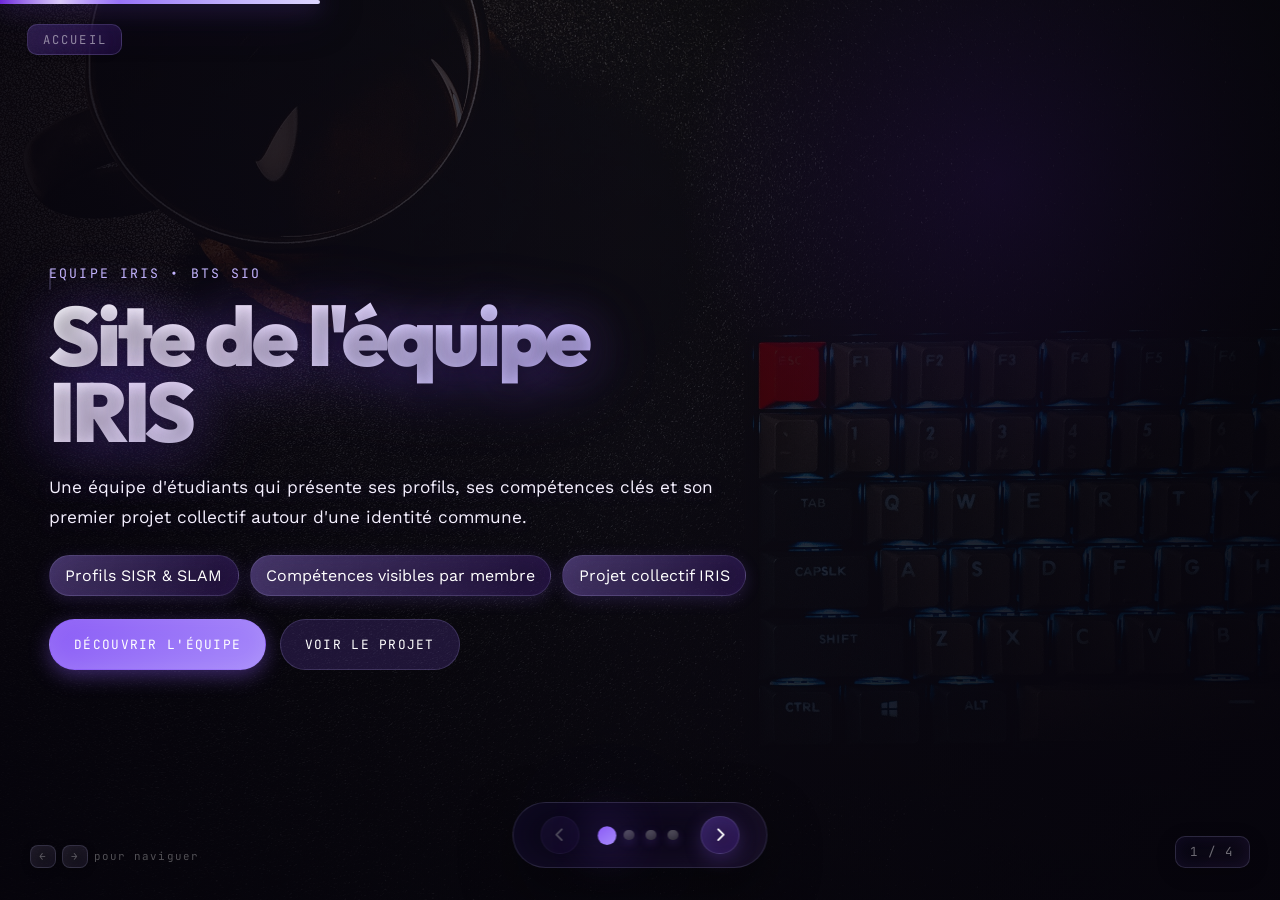
==== commit 7bb43428: "Mode de présentation et ajout du projet" ====
--- a/index.html
+++ b/index.html
@@ -10,9 +10,13 @@
     <link rel="icon" type="image/png" sizes="32x32" href="assets/images/favicon-32x32.png">
     <link rel="icon" type="image/png" sizes="16x16" href="assets/images/favicon-16x16.png">
     <link rel="manifest" href="assets/images/site.webmanifest">
+    <!-- Styles CSS -->
     <link rel="stylesheet" href="./assets/css/proprieties.css">
     <link rel="stylesheet" href="./assets/css/KeyFrames.css">
     <link rel="stylesheet" href="./assets/css/style.css">
+    <link rel="stylesheet" href="./assets/css/presentation.css">
+    <!-- Nouveau CSS PREMIUM - Design ultra-modernisé -->
+    <link rel="stylesheet" href="./assets/css/presentation-premium.css">
     <title>Site de l'équipe IRIS - BTS SIO</title>
 </head>
 
@@ -28,379 +32,513 @@
         </div>
     </div>
 
-    <div class="container">
-        <!-- ===================================================== -->
-        <!-- 1) HERO + NAVIGATION -->
-        <!-- ===================================================== -->
-        <!-- Hero + navigation -->
-        <!-- Menu mobile -->
-        <div class="menu-burger" id="fermer-menu" aria-label="Ouvrir le menu" role="button" tabindex="0">
-            <div class="ligne" id="ligne1"></div>
-            <div class="ligne" id="ligne2"></div>
-            <div class="ligne" id="ligne3"></div>
-            <span>Fermer</span>
-        </div>
-
-        <header>
-            <div class="conteneur-image">
-                <img src="./assets/images/backgroundimg.jpg" alt="Image de fond de l'équipe">
-            </div>
-            <div class="banniere">
-                <p class="hero-kicker">Equipe IRIS • BTS SIO</p>
-                <h1>Site de l'équipe IRIS</h1>
-                <p class="hero-subtitle">Une équipe d'étudiants qui présente ses profils, ses compétences clés et son premier projet collectif autour d'une identité commune.</p>
-                <div class="hero-highlights" aria-label="Points clés de l'équipe">
-                    <span class="hero-chip">Profils SISR & SLAM</span>
-                    <span class="hero-chip">Compétences visibles par membre</span>
-                    <span class="hero-chip">Projet collectif IRIS</span>
-                </div>
-                <div class="hero-actions">
-                    <a class="bouton-personnalise" href="#competences">Découvrir l'équipe</a>
-                    <a class="bouton-secondaire" href="#projets">Voir le projet</a>
-                </div>
-            </div>
-        </header>
-
-        <aside class="barre-laterale">
-            <nav>
-                <p class="menu-intro">Navigation rapide</p>
-                <ul class="menu">
-                    <li class="element-menu"><a href="#" class="lien-menu">Accueil</a></li>
-                    <li class="element-menu"><a href="#competences" class="lien-menu">Équipe / compétences</a></li>
-                    <li class="element-menu"><a href="#projets" class="lien-menu">Projets</a></li>
-                </ul>
-            </nav>
-        </aside>
-
-        <!-- ===================================================== -->
-        <!-- 2) EQUIPE + COMPETENCES -->
-        <!-- ===================================================== -->
-        <!-- Présentation de l'équipe -->
-        <section class="section-equipe-competences fade-in" id="competences">
-            <!-- Titre de section -->
-            <div class="entete-section-terminal fade-in-down" data-animation="haut">
-                <h1>Notre équipe & compétences</h1>
-                <p>Chaque membre apporte une contribution différente. Les cartes ci-dessous permettent de visualiser rapidement les domaines déjà maîtrisés et ceux encore en progression.</p>
-            </div>
-
-            <!-- Cartes membres + compétences -->
-            <div class="membres-list fade-in-up" data-animation="haut">
-               
-
-                <div class="membre">
-                    <div class="membre-info">
-                        <h3>Zied YOUSFI</h3>
-                        <p>Profil en cours de détail</p>
-                        <span class="membre-badge">Equipe IRIS</span>
-                    </div>
-                    <div class="competence-bar">
-                        <div class="competence" data-skill="HTML5" data-level="0">
-                            <span class="skill-name">HTML5</span>
-                            <div class="bar"><div class="fill"></div></div>
-                            <span class="skill-level">0%</span>
-                        </div>
-                        <div class="competence" data-skill="CSS3" data-level="0">
-                            <span class="skill-name">CSS3</span>
-                            <div class="bar"><div class="fill"></div></div>
-                            <span class="skill-level">0%</span>
-                        </div>
-                        <div class="competence" data-skill="JavaScript" data-level="0">
-                            <span class="skill-name">JavaScript</span>
-                            <div class="bar"><div class="fill"></div></div>
-                            <span class="skill-level">0%</span>
-                        </div>
-                        <div class="competence" data-skill="Python" data-level="0">
-                            <span class="skill-name">Python</span>
-                            <div class="bar"><div class="fill"></div></div>
-                            <span class="skill-level">0%</span>
-                        </div>
-                        <div class="competence" data-skill="Linux" data-level="0">
-                            <span class="skill-name">Linux</span>
-                            <div class="bar"><div class="fill"></div></div>
-                            <span class="skill-level">0%</span>
-                        </div>
-                        <div class="competence" data-skill="Active Directory" data-level="0">
-                            <span class="skill-name">Active Directory</span>
-                            <div class="bar"><div class="fill"></div></div>
-                            <span class="skill-level">0%</span>
-                        </div>
-                    </div>
-                    <div class="membre-actions">
-                        <button type="button" class="bouton-membre" disabled>Profil à venir</button>
-                    </div>
-                </div>
-
-                 <div class="membre">
-                    <div class="membre-info">
-                        <h3>CADET Kendi</h3>
-                        <p>Support IT / Infrastructure</p>
-                        <span class="membre-badge membre-badge--active">Portfolio disponible</span>
-                    </div>
-                    <div class="competence-bar">
-                        <div class="competence" data-skill="HTML5" data-level="70">
-                            <span class="skill-name">HTML5</span>
-                            <div class="bar"><div class="fill"></div></div>
-                            <span class="skill-level">70%</span>
-                        </div>
-                        <div class="competence" data-skill="CSS3" data-level="75">
-                            <span class="skill-name">CSS3</span>
-                            <div class="bar"><div class="fill"></div></div>
-                            <span class="skill-level">75%</span>
-                        </div>
-                        <div class="competence" data-skill="JavaScript" data-level="45">
-                            <span class="skill-name">JavaScript</span>
-                            <div class="bar"><div class="fill"></div></div>
-                            <span class="skill-level">45%</span>
-                        </div>
-                        <div class="competence" data-skill="Python" data-level="50">
-                            <span class="skill-name">Python</span>
-                            <div class="bar"><div class="fill"></div></div>
-                            <span class="skill-level">50%</span>
-                        </div>
-                        <div class="competence" data-skill="Linux" data-level="50">
-                            <span class="skill-name">Linux</span>
-                            <div class="bar"><div class="fill"></div></div>
-                            <span class="skill-level">50%</span>
-                        </div>
-                        <div class="competence" data-skill="Active Directory" data-level="60">
-                            <span class="skill-name">Active Directory</span>
-                            <div class="bar"><div class="fill"></div></div>
-                            <span class="skill-level">60%</span>
-                        </div>
-                    </div>
-                    <div class="membre-actions">
-                        <button type="button" class="bouton-membre" onclick="window.location.href='https://kendi021.github.io/'">Voir le portfolio</button>
-                    </div>
-                </div>
-
-                <div class="membre">
-                    <div class="membre-info">
-                        <h3>Amelie COLLIN</h3>
-                        <p>Profil en cours de détail</p>
-                        <span class="membre-badge">Equipe IRIS</span>
-                    </div>
-                    <div class="competence-bar">
-                        <div class="competence" data-skill="HTML5" data-level="0">
-                            <span class="skill-name">HTML5</span>
-                            <div class="bar"><div class="fill"></div></div>
-                            <span class="skill-level">0%</span>
-                        </div>
-                        <div class="competence" data-skill="CSS3" data-level="0">
-                            <span class="skill-name">CSS3</span>
-                            <div class="bar"><div class="fill"></div></div>
-                            <span class="skill-level">0%</span>
-                        </div>
-                        <div class="competence" data-skill="JavaScript" data-level="0">
-                            <span class="skill-name">JavaScript</span>
-                            <div class="bar"><div class="fill"></div></div>
-                            <span class="skill-level">0%</span>
-                        </div>
-                        <div class="competence" data-skill="Python" data-level="0">
-                            <span class="skill-name">Python</span>
-                            <div class="bar"><div class="fill"></div></div>
-                            <span class="skill-level">0%</span>
-                        </div>
-                        <div class="competence" data-skill="Linux" data-level="0">
-                            <span class="skill-name">Linux</span>
-                            <div class="bar"><div class="fill"></div></div>
-                            <span class="skill-level">0%</span>
-                        </div>
-                        <div class="competence" data-skill="Active Directory" data-level="0">
-                            <span class="skill-name">Active Directory</span>
-                            <div class="bar"><div class="fill"></div></div>
-                            <span class="skill-level">0%</span>
-                        </div>
-                    </div>
-                    <div class="membre-actions">
-                        <button type="button" class="bouton-membre" disabled>Profil à venir</button>
-                    </div>
-                </div>
-
-                <div class="membre">
-                    <div class="membre-info">
-                        <h3>Jeremy LEMERCIER</h3>
-                        <p>Profil en cours de détail</p>
-                        <span class="membre-badge">Equipe IRIS</span>
-                    </div>
-                    <div class="competence-bar">
-                        <div class="competence" data-skill="HTML5" data-level="0">
-                            <span class="skill-name">HTML5</span>
-                            <div class="bar"><div class="fill"></div></div>
-                            <span class="skill-level">0%</span>
-                        </div>
-                        <div class="competence" data-skill="CSS3" data-level="0">
-                            <span class="skill-name">CSS3</span>
-                            <div class="bar"><div class="fill"></div></div>
-                            <span class="skill-level">0%</span>
-                        </div>
-                        <div class="competence" data-skill="JavaScript" data-level="0">
-                            <span class="skill-name">JavaScript</span>
-                            <div class="bar"><div class="fill"></div></div>
-                            <span class="skill-level">0%</span>
-                        </div>
-                        <div class="competence" data-skill="Python" data-level="0">
-                            <span class="skill-name">Python</span>
-                            <div class="bar"><div class="fill"></div></div>
-                            <span class="skill-level">0%</span>
-                        </div>
-                        <div class="competence" data-skill="Linux" data-level="0">
-                            <span class="skill-name">Linux</span>
-                            <div class="bar"><div class="fill"></div></div>
-                            <span class="skill-level">0%</span>
-                        </div>
-                        <div class="competence" data-skill="Active Directory" data-level="0">
-                            <span class="skill-name">Active Directory</span>
-                            <div class="bar"><div class="fill"></div></div>
-                            <span class="skill-level">0%</span>
-                        </div>
-                    </div>
-                    <div class="membre-actions">
-                        <button type="button" class="bouton-membre" disabled>Profil à venir</button>
-                    </div>
-                </div>
-
-                <div class="membre">
-                    <div class="membre-info">
-                        <h3>Lou CERTEAUX</h3>
-                        <p>Profil technique polyvalent</p>
-                        <span class="membre-badge">Equipe IRIS</span>
-                    </div>
-                    <div class="competence-bar">
-                        <div class="competence" data-skill="HTML5" data-level="70">
-                            <span class="skill-name">HTML5</span>
-                            <div class="bar"><div class="fill"></div></div>
-                            <span class="skill-level">70%</span>
-                        </div>
-                        <div class="competence" data-skill="CSS3" data-level="70">
-                            <span class="skill-name">CSS3</span>
-                            <div class="bar"><div class="fill"></div></div>
-                            <span class="skill-level">70%</span>
-                        </div>
-                        <div class="competence" data-skill="JavaScript" data-level="20">
-                            <span class="skill-name">JavaScript</span>
-                            <div class="bar"><div class="fill"></div></div>
-                            <span class="skill-level">20%</span>
-                        </div>
-                        <div class="competence" data-skill="Python" data-level="30">
-                            <span class="skill-name">Python</span>
-                            <div class="bar"><div class="fill"></div></div>
-                            <span class="skill-level">30%</span>
-                        </div>
-                        <div class="competence" data-skill="Linux" data-level="50">
-                            <span class="skill-name">Linux</span>
-                            <div class="bar"><div class="fill"></div></div>
-                            <span class="skill-level">50%</span>
-                        </div>
-                        <div class="competence" data-skill="Active Directory" data-level="10">
-                            <span class="skill-name">Active Directory</span>
-                            <div class="bar"><div class="fill"></div></div>
-                            <span class="skill-level">10%</span>
-                        </div>
-                    </div>
-                    <div class="membre-actions">
-                        <button type="button" class="bouton-membre" disabled>Profil à venir</button>
-                    </div>
-                </div>
-
-                <div class="membre">
-                    <div class="membre-info">
-                        <h3>Soumaya BOUFI</h3>
-                        <p>Développement / SLAM</p>
-                        <span class="membre-badge">Equipe IRIS</span>
-                    </div>
-                    <div class="competence-bar">
-                        <div class="competence" data-skill="HTML5" data-level="70">
-                            <span class="skill-name">HTML5</span>
-                            <div class="bar"><div class="fill"></div></div>
-                            <span class="skill-level">70%</span>
-                        </div>
-                        <div class="competence" data-skill="CSS3" data-level="50">
-                            <span class="skill-name">CSS3</span>
-                            <div class="bar"><div class="fill"></div></div>
-                            <span class="skill-level">50%</span>
-                        </div>
-                        <div class="competence" data-skill="JavaScript" data-level="45">
-                            <span class="skill-name">JavaScript</span>
-                            <div class="bar"><div class="fill"></div></div>
-                            <span class="skill-level">45%</span>
-                        </div>
-                        <div class="competence" data-skill="Python" data-level="70">
-                            <span class="skill-name">Python</span>
-                            <div class="bar"><div class="fill"></div></div>
-                            <span class="skill-level">70%</span>
-                        </div>
-                        <div class="competence" data-skill="Linux" data-level="30">
-                            <span class="skill-name">Linux</span>
-                            <div class="bar"><div class="fill"></div></div>
-                            <span class="skill-level">30%</span>
-                        </div>
-                        <div class="competence" data-skill="SQL" data-level="70">
-                            <span class="skill-name">SQL</span>
-                            <div class="bar"><div class="fill"></div></div>
-                            <span class="skill-level">70%</span>
-                        </div>
-                    </div>
-                    <div class="membre-actions">
-                        <button type="button" class="bouton-membre" disabled>Profil à venir</button>
-                    </div>
-                </div>
-            </div>
-        </section>
-
-        <!-- ===================================================== -->
-        <!-- 3) PROJETS -->
-        <!-- ===================================================== -->
-        <!-- Cartes projets -->
-        <section class="section-projets fade-in" id="projets">
-            <!-- Titre section projets -->
-            <div class="entete-projets fade-in-down" data-animation="haut" data-animation-delay="40">
-                <div class="section-heading-block">
-                    <p class="section-kicker">Projet collectif</p>
-                    <h1>Projets de l'équipe</h1>
-                    <p>La page met aujourd'hui en avant la réalisation commune déjà visible. Les futurs projets de l'équipe viendront enrichir cette section au fil de l'année.</p>
-                </div>
-            </div>
-
-            <!-- Cartes projets -->
-            <div class="cartes-projets">
-                <div class="carte fade-in-up fade-in-up-delay-0" data-animation="haut">
-                    <div class="wrapper-img-carte">
-                        <img src="./media/Militaire.jpg" alt="Photo militaire du projet">
-                    </div>
-                    <div class="carte-overlay">
-                        <div class="info-carte">
-                            <span class="project-badge">Disponible</span>
-                            <h2>Boutique IRIS</h2>
-                            <h3>Projet vitrine collectif</h3>
-                            <p>Une première réalisation commune pour poser une identité graphique, une logique de navigation et une structure de présentation exploitable.</p>
-                            <ul class="project-points">
-                                <li>Projet d'équipe servant de base de démonstration</li>
-                                <li>Approche visuelle commune et premier univers de marque</li>
-                                <li>Section prête à accueillir d'autres projets ensuite</li>
-                            </ul>
-                            <div class="project-actions">
-                                <button class="bouton-voir" type="button" disabled>Boutique à relier</button>
-                            </div>
-                        </div>
-                    </div>
-                </div>
-            </div>
-        </section>
-
-        <!-- ===================================================== -->
-        <!-- 5) NAVIGATION MOBILE -->
-        <!-- ===================================================== -->
-        <!-- Navigation mobile fixe -->
-        <div class="barre-outils-mobile">
-            <nav>
-                <a href="#" class="outil-link"><i class="fas fa-home"></i><span>Accueil</span></a>
-                <a href="#competences" class="outil-link outil-link-combine"><i class="fas fa-users"></i><span>Équipe / compétences</span></a>
-                <a href="#projets" class="outil-link"><i class="fas fa-folder-open"></i><span>Projets</span></a>
-            </nav>
-        </div>
+    <div class="slides-wrapper" id="slides-wrapper">
+
+        <!-- ===================================================== -->
+        <!-- DIAPO 1 — ACCUEIL                                     -->
+        <!-- ===================================================== -->
+        <!-- Fond d'étoiles subtil -->
+        <div class="stars-background">
+            <img src="./media/background-stars.svg" alt="" aria-hidden="true">
+        </div>
+
+        <div class="slide slide--active" id="slide-1">
+            <header>
+                <div class="conteneur-image">
+                    <img src="./assets/images/backgroundimg.jpg" alt="Image de fond de l'équipe">
+                </div>
+                <div class="banniere">
+                    <p class="hero-kicker">Equipe IRIS • BTS SIO</p>
+                    <h1>Site de l'équipe IRIS</h1>
+                    <p class="hero-subtitle">Une équipe d'étudiants qui présente ses profils, ses compétences clés et
+                        son
+                        premier projet collectif autour d'une identité commune.</p>
+                    <div class="hero-highlights" aria-label="Points clés de l'équipe">
+                        <span class="hero-chip">Profils SISR & SLAM</span>
+                        <span class="hero-chip">Compétences visibles par membre</span>
+                        <span class="hero-chip">Projet collectif IRIS</span>
+                    </div>
+                    <div class="hero-actions">
+                        <button class="bouton-personnalise" type="button" data-goto="1">Découvrir l'équipe</button>
+                        <button class="bouton-secondaire" type="button" data-goto="3">Voir le projet</button>
+                    </div>
+                </div>
+            </header>
+        </div>
+
+        <!-- ===================================================== -->
+        <!-- DIAPO 2 — ÉQUIPE & COMPÉTENCES                        -->
+        <!-- ===================================================== -->
+        <div class="slide" id="slide-2">
+            <section class="section-equipe-competences fade-in" id="competences">
+                <!-- Titre de section -->
+                <div class="entete-section-terminal fade-in-down" data-animation="haut">
+                    <h1>Notre équipe & compétences</h1>
+                    <p>Chaque membre apporte une contribution différente. Les cartes ci-dessous permettent de visualiser
+                        rapidement les domaines déjà maîtrisés et ceux encore en progression.</p>
+                </div>
+
+                <!-- Cartes membres + compétences -->
+                <div class="membres-list fade-in-up" data-animation="haut">
+
+
+                    <div class="membre">
+                        <div class="membre-info">
+                            <h3>Zied YOUSFI</h3>
+                            <p>Profil en cours de détail</p>
+                            <span class="membre-badge">Equipe IRIS</span>
+                        </div>
+                        <div class="competence-bar">
+                            <div class="competence" data-skill="HTML5" data-level="0">
+                                <span class="skill-name">HTML5</span>
+                                <div class="bar">
+                                    <div class="fill"></div>
+                                </div>
+                                <span class="skill-level">0%</span>
+                            </div>
+                            <div class="competence" data-skill="CSS3" data-level="0">
+                                <span class="skill-name">CSS3</span>
+                                <div class="bar">
+                                    <div class="fill"></div>
+                                </div>
+                                <span class="skill-level">0%</span>
+                            </div>
+                            <div class="competence" data-skill="JavaScript" data-level="0">
+                                <span class="skill-name">JavaScript</span>
+                                <div class="bar">
+                                    <div class="fill"></div>
+                                </div>
+                                <span class="skill-level">0%</span>
+                            </div>
+                            <div class="competence" data-skill="Python" data-level="0">
+                                <span class="skill-name">Python</span>
+                                <div class="bar">
+                                    <div class="fill"></div>
+                                </div>
+                                <span class="skill-level">0%</span>
+                            </div>
+                            <div class="competence" data-skill="Linux" data-level="0">
+                                <span class="skill-name">Linux</span>
+                                <div class="bar">
+                                    <div class="fill"></div>
+                                </div>
+                                <span class="skill-level">0%</span>
+                            </div>
+                            <div class="competence" data-skill="Active Directory" data-level="0">
+                                <span class="skill-name">Active Directory</span>
+                                <div class="bar">
+                                    <div class="fill"></div>
+                                </div>
+                                <span class="skill-level">0%</span>
+                            </div>
+                        </div>
+                        <div class="membre-actions">
+                            <button type="button" class="bouton-membre" disabled>Profil à venir</button>
+                        </div>
+                    </div>
+
+                    <div class="membre">
+                        <div class="membre-info">
+                            <h3>CADET Kendi</h3>
+                            <p>Support IT / Infrastructure</p>
+                            <span class="membre-badge membre-badge--active">Portfolio disponible</span>
+                        </div>
+                        <div class="competence-bar">
+                            <div class="competence" data-skill="HTML5" data-level="70">
+                                <span class="skill-name">HTML5</span>
+                                <div class="bar">
+                                    <div class="fill"></div>
+                                </div>
+                                <span class="skill-level">70%</span>
+                            </div>
+                            <div class="competence" data-skill="CSS3" data-level="75">
+                                <span class="skill-name">CSS3</span>
+                                <div class="bar">
+                                    <div class="fill"></div>
+                                </div>
+                                <span class="skill-level">75%</span>
+                            </div>
+                            <div class="competence" data-skill="JavaScript" data-level="45">
+                                <span class="skill-name">JavaScript</span>
+                                <div class="bar">
+                                    <div class="fill"></div>
+                                </div>
+                                <span class="skill-level">45%</span>
+                            </div>
+                            <div class="competence" data-skill="Python" data-level="50">
+                                <span class="skill-name">Python</span>
+                                <div class="bar">
+                                    <div class="fill"></div>
+                                </div>
+                                <span class="skill-level">50%</span>
+                            </div>
+                            <div class="competence" data-skill="Linux" data-level="50">
+                                <span class="skill-name">Linux</span>
+                                <div class="bar">
+                                    <div class="fill"></div>
+                                </div>
+                                <span class="skill-level">50%</span>
+                            </div>
+                            <div class="competence" data-skill="Active Directory" data-level="60">
+                                <span class="skill-name">Active Directory</span>
+                                <div class="bar">
+                                    <div class="fill"></div>
+                                </div>
+                                <span class="skill-level">60%</span>
+                            </div>
+                        </div>
+                        <div class="membre-actions">
+                            <button type="button" class="bouton-membre"
+                                onclick=window.location.href='https://kendi021.github.io/PortfoliodeKendi.github.io'>Voir
+                                le portfolio</button>
+                        </div>
+                    </div>
+
+                    <div class="membre">
+                        <div class="membre-info">
+                            <h3>Amelie COLLIN</h3>
+                            <p>Profil en cours de détail</p>
+                            <span class="membre-badge">Equipe IRIS</span>
+                        </div>
+                        <div class="competence-bar">
+                            <div class="competence" data-skill="HTML5" data-level="0">
+                                <span class="skill-name">HTML5</span>
+                                <div class="bar">
+                                    <div class="fill"></div>
+                                </div>
+                                <span class="skill-level">0%</span>
+                            </div>
+                            <div class="competence" data-skill="CSS3" data-level="0">
+                                <span class="skill-name">CSS3</span>
+                                <div class="bar">
+                                    <div class="fill"></div>
+                                </div>
+                                <span class="skill-level">0%</span>
+                            </div>
+                            <div class="competence" data-skill="JavaScript" data-level="0">
+                                <span class="skill-name">JavaScript</span>
+                                <div class="bar">
+                                    <div class="fill"></div>
+                                </div>
+                                <span class="skill-level">0%</span>
+                            </div>
+                            <div class="competence" data-skill="Python" data-level="0">
+                                <span class="skill-name">Python</span>
+                                <div class="bar">
+                                    <div class="fill"></div>
+                                </div>
+                                <span class="skill-level">0%</span>
+                            </div>
+                            <div class="competence" data-skill="Linux" data-level="0">
+                                <span class="skill-name">Linux</span>
+                                <div class="bar">
+                                    <div class="fill"></div>
+                                </div>
+                                <span class="skill-level">0%</span>
+                            </div>
+                            <div class="competence" data-skill="Active Directory" data-level="0">
+                                <span class="skill-name">Active Directory</span>
+                                <div class="bar">
+                                    <div class="fill"></div>
+                                </div>
+                                <span class="skill-level">0%</span>
+                            </div>
+                        </div>
+                        <div class="membre-actions">
+                            <button type="button" class="bouton-membre" disabled>Profil à venir</button>
+                        </div>
+                    </div>
+
+                    <div class="membre">
+                        <div class="membre-info">
+                            <h3>Jeremy LEMERCIER</h3>
+                            <p>Profil en cours de détail</p>
+                            <span class="membre-badge">Equipe IRIS</span>
+                        </div>
+                        <div class="competence-bar">
+                            <div class="competence" data-skill="HTML5" data-level="0">
+                                <span class="skill-name">HTML5</span>
+                                <div class="bar">
+                                    <div class="fill"></div>
+                                </div>
+                                <span class="skill-level">0%</span>
+                            </div>
+                            <div class="competence" data-skill="CSS3" data-level="0">
+                                <span class="skill-name">CSS3</span>
+                                <div class="bar">
+                                    <div class="fill"></div>
+                                </div>
+                                <span class="skill-level">0%</span>
+                            </div>
+                            <div class="competence" data-skill="JavaScript" data-level="0">
+                                <span class="skill-name">JavaScript</span>
+                                <div class="bar">
+                                    <div class="fill"></div>
+                                </div>
+                                <span class="skill-level">0%</span>
+                            </div>
+                            <div class="competence" data-skill="Python" data-level="0">
+                                <span class="skill-name">Python</span>
+                                <div class="bar">
+                                    <div class="fill"></div>
+                                </div>
+                                <span class="skill-level">0%</span>
+                            </div>
+                            <div class="competence" data-skill="Linux" data-level="0">
+                                <span class="skill-name">Linux</span>
+                                <div class="bar">
+                                    <div class="fill"></div>
+                                </div>
+                                <span class="skill-level">0%</span>
+                            </div>
+                            <div class="competence" data-skill="Active Directory" data-level="0">
+                                <span class="skill-name">Active Directory</span>
+                                <div class="bar">
+                                    <div class="fill"></div>
+                                </div>
+                                <span class="skill-level">0%</span>
+                            </div>
+                        </div>
+                        <div class="membre-actions">
+                            <button type="button" class="bouton-membre" disabled>Profil à venir</button>
+                        </div>
+                    </div>
+
+                    <div class="membre">
+                        <div class="membre-info">
+                            <h3>Lou CERTEAUX</h3>
+                            <p>Profil technique polyvalent</p>
+                            <span class="membre-badge">Equipe IRIS</span>
+                        </div>
+                        <div class="competence-bar">
+                            <div class="competence" data-skill="HTML5" data-level="70">
+                                <span class="skill-name">HTML5</span>
+                                <div class="bar">
+                                    <div class="fill"></div>
+                                </div>
+                                <span class="skill-level">70%</span>
+                            </div>
+                            <div class="competence" data-skill="CSS3" data-level="70">
+                                <span class="skill-name">CSS3</span>
+                                <div class="bar">
+                                    <div class="fill"></div>
+                                </div>
+                                <span class="skill-level">70%</span>
+                            </div>
+                            <div class="competence" data-skill="JavaScript" data-level="20">
+                                <span class="skill-name">JavaScript</span>
+                                <div class="bar">
+                                    <div class="fill"></div>
+                                </div>
+                                <span class="skill-level">20%</span>
+                            </div>
+                            <div class="competence" data-skill="Python" data-level="30">
+                                <span class="skill-name">Python</span>
+                                <div class="bar">
+                                    <div class="fill"></div>
+                                </div>
+                                <span class="skill-level">30%</span>
+                            </div>
+                            <div class="competence" data-skill="Linux" data-level="50">
+                                <span class="skill-name">Linux</span>
+                                <div class="bar">
+                                    <div class="fill"></div>
+                                </div>
+                                <span class="skill-level">50%</span>
+                            </div>
+                            <div class="competence" data-skill="Active Directory" data-level="10">
+                                <span class="skill-name">Active Directory</span>
+                                <div class="bar">
+                                    <div class="fill"></div>
+                                </div>
+                                <span class="skill-level">10%</span>
+                            </div>
+                        </div>
+                        <div class="membre-actions">
+                            <button type="button" class="bouton-membre" disabled>Profil à venir</button>
+                        </div>
+                    </div>
+
+                    <div class="membre">
+                        <div class="membre-info">
+                            <h3>Soumaya BOUFI</h3>
+                            <p>Développement / SLAM</p>
+                            <span class="membre-badge">Equipe IRIS</span>
+                        </div>
+                        <div class="competence-bar">
+                            <div class="competence" data-skill="HTML5" data-level="70">
+                                <span class="skill-name">HTML5</span>
+                                <div class="bar">
+                                    <div class="fill"></div>
+                                </div>
+                                <span class="skill-level">70%</span>
+                            </div>
+                            <div class="competence" data-skill="CSS3" data-level="50">
+                                <span class="skill-name">CSS3</span>
+                                <div class="bar">
+                                    <div class="fill"></div>
+                                </div>
+                                <span class="skill-level">50%</span>
+                            </div>
+                            <div class="competence" data-skill="JavaScript" data-level="45">
+                                <span class="skill-name">JavaScript</span>
+                                <div class="bar">
+                                    <div class="fill"></div>
+                                </div>
+                                <span class="skill-level">45%</span>
+                            </div>
+                            <div class="competence" data-skill="Python" data-level="70">
+                                <span class="skill-name">Python</span>
+                                <div class="bar">
+                                    <div class="fill"></div>
+                                </div>
+                                <span class="skill-level">70%</span>
+                            </div>
+                            <div class="competence" data-skill="Linux" data-level="30">
+                                <span class="skill-name">Linux</span>
+                                <div class="bar">
+                                    <div class="fill"></div>
+                                </div>
+                                <span class="skill-level">30%</span>
+                            </div>
+                            <div class="competence" data-skill="SQL" data-level="70">
+                                <span class="skill-name">SQL</span>
+                                <div class="bar">
+                                    <div class="fill"></div>
+                                </div>
+                                <span class="skill-level">70%</span>
+                            </div>
+                        </div>
+                        <div class="membre-actions">
+                            <button type="button" class="bouton-membre" disabled>Profil à venir</button>
+                        </div>
+                    </div>
+                </div>
+            </section>
+
+        </div>
+
+        <!-- ===================================================== -->
+        <!-- DIAPO 3 — POURQUOI CE PROJET ?                         -->
+        <!-- ===================================================== -->
+        <div class="slide" id="slide-3">
+            <section class="slide-contexte">
+                <div class="contexte-inner">
+                    <div class="contexte-header" data-animation="haut">
+                        <p class="hero-kicker">Notre démarche</p>
+                        <h1>Pourquoi ce projet ?</h1>
+                        <p class="hero-subtitle">La Boutique IRIS n’est pas un projet anodin. Voici les 4 raisons qui
+                            nous ont poussés à le construire ensemble, de A à Z.</p>
+                    </div>
+                    <div class="contexte-grille">
+                        <div class="contexte-card" data-animation="haut" data-animation-delay="60">
+                            <div class="contexte-icone"><i class="fas fa-palette"></i></div>
+                            <h3>Une identité visuelle commune</h3>
+                            <p>Nous voulions un univers graphique cohérent qui reflète l’esprit de l’équipe IRIS :
+                                moderne, professionnel et immédiatement reconnaissable.</p>
+                        </div>
+                        <div class="contexte-card" data-animation="haut" data-animation-delay="140">
+                            <div class="contexte-icone"><i class="fas fa-code"></i></div>
+                            <h3>Pratiquer en conditions réelles</h3>
+                            <p>Appliquer HTML, CSS et JavaScript dans un vrai projet — avec navigation, panier, fiches
+                                produit — bien au-delà des exercices de cours.</p>
+                        </div>
+                        <div class="contexte-card" data-animation="haut" data-animation-delay="220">
+                            <div class="contexte-icone"><i class="fas fa-briefcase"></i></div>
+                            <h3>Valoriser nos compétences</h3>
+                            <p>Offrir aux recruteurs une vitrine concrète : un site fonctionnel témoigne mieux qu’un CV
+                                de ce que chaque membre est capable de produire.</p>
+                        </div>
+                        <div class="contexte-card" data-animation="haut" data-animation-delay="300">
+                            <div class="contexte-icone"><i class="fas fa-layer-group"></i></div>
+                            <h3>Poser une base collective</h3>
+                            <p>Créer ensemble un socle réutilisable : architecture, charte graphique et composants prêts
+                                à évoluer pour tous les projets suivants de l’équipe.</p>
+                        </div>
+                    </div>
+                </div>
+            </section>
+        </div>
+
+        <!-- ===================================================== -->
+        <!-- DIAPO 4 — PROJETS                                     -->
+        <!-- ===================================================== -->
+        <div class="slide" id="slide-4">
+            <section class="section-projets fade-in" id="projets">
+                <!-- Titre section projets -->
+                <div class="entete-projets fade-in-down" data-animation="haut" data-animation-delay="40">
+                    <div class="section-heading-block">
+                        <p class="section-kicker">Projet collectif</p>
+                        <h1>Projets de l'équipe</h1>
+                    </div>
+                </div>
+
+                <!-- Cartes projets -->
+                <div class="cartes-projets">
+                    <div class="carte fade-in-up fade-in-up-delay-0" data-animation="haut">
+                        <div class="wrapper-img-carte">
+                            <img src="./media/Militaire.jpg" alt="Photo militaire du projet">
+                        </div>
+                        <div class="carte-overlay">
+                            <div class="info-carte">
+                                <span class="project-badge">Disponible</span>
+                                <h2>Boutique d'équipements militaires IRIS</h2>
+                                <h3>Projet site vitrine collectif</h3>
+                                <p>Une première réalisation commune pour poser une identité graphique, une logique de
+                                    navigation et une structure de présentation exploitable.</p>
+                                <ul class="project-points">
+                                    <li>Projet d'équipe servant de base de démonstration</li>
+                                    <li>Approche visuelle commune et premier univers de marque</li>
+                                    <li>Section prête à accueillir d'autres projets ensuite</li>
+                                </ul>
+                                <div class="project-actions">
+                                    <a class="bouton-voir" href="site-léquipement\index.html">Voir
+                                        la boutique</a>
+                                </div>
+                            </div>
+                        </div>
+                    </div>
+                </div>
+            </section>
+
+        </div>
+    </div>
+
+    <!-- ===================================================== -->
+    <!-- NAVIGATION PRÉSENTATION (STYLE POWERPOINT)           -->
+    <!-- ===================================================== -->
+
+    <!-- Barre de progression -->
+    <div class="ppt-progress" id="ppt-progress"></div>
+
+    <!-- Étiquette diapo (haut gauche) -->
+    <div class="ppt-label" id="ppt-label">Accueil</div>
+
+    <!-- Navigation centrale -->
+    <nav class="ppt-nav" aria-label="Navigation des diapos">
+        <button class="ppt-arrow" id="ppt-prev" aria-label="Diapo précédente" disabled>
+            <i class="fas fa-chevron-left"></i>
+        </button>
+        <div class="ppt-dots" id="ppt-dots">
+            <button class="ppt-dot ppt-dot--active" data-target="0" aria-label="Diapo 1"></button>
+            <button class="ppt-dot" data-target="1" aria-label="Diapo 2"></button>
+            <button class="ppt-dot" data-target="2" aria-label="Diapo 3"></button>
+            <button class="ppt-dot" data-target="3" aria-label="Diapo 4"></button>
+        </div>
+        <button class="ppt-arrow" id="ppt-next" aria-label="Diapo suivante">
+            <i class="fas fa-chevron-right"></i>
+        </button>
+    </nav>
+
+    <!-- Compteur (bas droite) -->
+    <div class="ppt-counter" id="ppt-counter"><span id="ppt-current">1</span> / <span>4</span></div>
+
+    <!-- Hint clavier (bas gauche) -->
+    <div class="ppt-hint" aria-hidden="true">
+        <kbd>←</kbd><kbd>→</kbd> pour naviguer
     </div>
 
     <script src="./script.js"></script>
 </body>
 
-</html>
+</html>
--- a/assets/css/presentation.css
+++ b/assets/css/presentation.css
@@ -0,0 +1,969 @@
+/* ================================================================
+   🎨 presentation.css — Mode PRÉSENTATION PREMIUM
+   Design esthétique avancé avec animations fluides et effets visuels sophistiqués
+   ================================================================ */
+
+/* ── VARIABLES DE DESIGN SYSTEME ─────────────────────────────── */
+
+:root {
+    /* Palette de couleurs premium */
+    --iris-purple-deep: #6d28d9;
+    --iris-violet: #8b5cf6;
+    --iris-lavender: #a78bfa;
+    --iris-light: #c4b5fd;
+    --iris-pale: #ddd6fe;
+    
+    /* Backgrounds */
+    --bg-ultra-dark: #05030b;
+    --bg-deep-purple: #0e0720;
+    --bg-midnight: #1a0f38;
+    --bg-light-gradient-start: #ece3ff;
+    --bg-light-gradient-end: #e1d3ff;
+    
+    /* Glassmorphism */
+    --glass-bg: rgba(255, 255, 255, 0.08);
+    --glass-border: rgba(196, 181, 253, 0.2);
+    --glass-shadow: rgba(0, 0, 0, 0.25);
+    
+    /* Glow effects */
+    --glow-purple: rgba(139, 92, 246, 0.6);
+    --glow-violet: rgba(109, 40, 217, 0.5);
+}
+
+/* ── RESET & BASE ───────────────────────────────────────────── */
+
+body {
+    overflow: hidden;
+    cursor: default;
+}
+
+.slides-wrapper {
+    position: fixed;
+    inset: 0;
+    overflow: hidden;
+    background: var(--bg-ultra-dark);
+    perspective: 1500px;
+}
+
+/* ── DIAPPOSITIVES - STRUCTURE & ANIMATIONS ─────────────────── */
+
+.slide {
+    position: absolute;
+    inset: 0;
+    overflow: hidden;
+    opacity: 0;
+    pointer-events: none;
+    transform-style: preserve-3d;
+    will-change: transform, opacity;
+}
+
+/* Animation d'entrée des diapos */
+.slide.slide--active {
+    opacity: 1;
+    pointer-events: auto;
+    animation: slideEnter 0.6s cubic-bezier(0.25, 0.46, 0.45, 0.94) forwards;
+}
+
+@keyframes slideEnter {
+    from {
+        opacity: 0;
+        transform: translateX(50px) scale(0.98);
+    }
+    to {
+        opacity: 1;
+        transform: translateX(0) scale(1);
+    }
+}
+
+/* ── DIAPO 1 : HÉROS PREMIUM ────────────────────────────────── */
+
+.slide header {
+    height: 100vh;
+    min-height: unset;
+    overflow: hidden;
+    position: relative;
+}
+
+.conteneur-image::before {
+    content: "";
+    position: absolute;
+    inset: 0;
+    background: 
+        radial-gradient(ellipse at 20% 30%, rgba(139, 92, 246, 0.15) 0%, transparent 50%),
+        radial-gradient(ellipse at 80% 70%, rgba(109, 40, 217, 0.12) 0%, transparent 45%);
+    pointer-events: none;
+    animation: ambientGlow 8s ease-in-out infinite alternate;
+}
+
+@keyframes ambientGlow {
+    0% { opacity: 0.6; }
+    100% { opacity: 1; }
+}
+
+.banniere::before {
+    background: 
+        linear-gradient(135deg, rgba(8, 6, 18, 0.92), rgba(33, 18, 67, 0.45)),
+        radial-gradient(circle at top right, rgba(139, 92, 246, 0.08), transparent 40%);
+    border: 1px solid var(--glass-border);
+    backdrop-filter: blur(20px) saturate(180%);
+    box-shadow: 
+        0 25px 50px rgba(0, 0, 0, 0.4),
+        inset 0 0 60px rgba(139, 92, 246, 0.08);
+    position: relative;
+}
+
+.banniere::before::after {
+    content: "";
+    position: absolute;
+    inset: -1px;
+    border-radius: inherit;
+    background: linear-gradient(135deg, transparent 40%, rgba(139, 92, 246, 0.3) 50%, transparent 60%);
+    background-size: 200% 100%;
+    animation: borderShine 4s ease-in-out infinite;
+}
+
+@keyframes borderShine {
+    0%, 100% { background-position: -200% 0; }
+    50% { background-position: 200% 0; }
+}
+
+.banniere h1 {
+    text-shadow: 
+        0 8px 32px rgba(0, 0, 0, 0.5),
+        0 0 60px rgba(139, 92, 246, 0.3);
+    background: linear-gradient(135deg, #ffffff 0%, #e9d5ff 50%, #c4b5fd 100%);
+    -webkit-background-clip: text;
+    -webkit-text-fill-color: transparent;
+    background-clip: text;
+}
+
+.hero-chip {
+    background: 
+        linear-gradient(135deg, rgba(109, 40, 217, 0.3), rgba(139, 92, 246, 0.2)),
+        radial-gradient(circle at top left, rgba(255, 255, 255, 0.1), transparent);
+    border: 1px solid var(--glass-border);
+    backdrop-filter: blur(16px);
+    box-shadow: 
+        0 4px 12px rgba(109, 40, 217, 0.2),
+        inset 0 0 20px rgba(139, 92, 246, 0.1);
+    transition: all 0.3s cubic-bezier(0.25, 0.46, 0.45, 0.94);
+}
+
+.hero-chip:hover {
+    transform: translateY(-2px) scale(1.02);
+    box-shadow: 
+        0 8px 20px rgba(139, 92, 246, 0.3),
+        inset 0 0 25px rgba(139, 92, 246, 0.15);
+    border-color: rgba(139, 92, 246, 0.4);
+}
+
+/* ── DIAPO 2 : ÉQUIPE - DESIGN PREMIUM ──────────────────────── */
+
+.slide .section-equipe-competences {
+    height: 100vh;
+    min-height: unset;
+    margin-top: 0;
+    display: flex;
+    flex-direction: column;
+    align-items: center;
+    justify-content: center;
+    padding: 4.5rem 2rem 5rem;
+    box-sizing: border-box;
+    overflow: hidden;
+    
+    /* Background avec effets avancés */
+    background: 
+        radial-gradient(circle at 10% 0%, rgba(109, 40, 217, 0.22), transparent 38%),
+        radial-gradient(circle at 90% 100%, rgba(76, 29, 149, 0.18), transparent 35%),
+        radial-gradient(circle at 50% 50%, rgba(139, 92, 246, 0.08), transparent 65%),
+        linear-gradient(180deg, #05030b 0%, #0e0720 30%, #1a0f38 60%, #0d061a 100%);
+}
+
+/* Particules animées en arrière-plan */
+.slide .section-equipe-competences::before {
+    content: "";
+    position: absolute;
+    inset: -50%;
+    background-image: 
+        radial-gradient(2px 2px at 20% 30%, rgba(196, 181, 253, 0.4), transparent),
+        radial-gradient(2px 2px at 40% 70%, rgba(139, 92, 246, 0.3), transparent),
+        radial-gradient(1.5px 1.5px at 60% 20%, rgba(196, 181, 253, 0.35), transparent),
+        radial-gradient(2px 2px at 80% 60%, rgba(109, 40, 217, 0.35), transparent),
+        radial-gradient(1.5px 1.5px at 35% 80%, rgba(139, 92, 246, 0.3), transparent);
+    background-size: 100px 100px;
+    animation: particlesFloat 15s linear infinite;
+    pointer-events: none;
+    opacity: 0.6;
+}
+
+@keyframes particlesFloat {
+    from { transform: translateY(0) rotate(0deg); }
+    to { transform: translateY(-100px) rotate(180deg); }
+}
+
+/* Titre de section premium */
+.slide .entete-section-terminal h1 {
+    font-size: clamp(1.4rem, 2.8vw, 1.9rem);
+    margin-bottom: 0.4rem;
+    color: #fff;
+    text-shadow: 
+        0 2px 20px rgba(139, 92, 246, 0.5),
+        0 0 40px rgba(109, 40, 217, 0.3);
+    letter-spacing: -0.02em;
+}
+
+.slide .entete-section-terminal p {
+    font-size: clamp(0.76rem, 1.1vw, 0.88rem);
+    line-height: 1.5;
+    color: #c4b5fd;
+    text-shadow: 0 1px 10px rgba(139, 92, 246, 0.3);
+}
+
+/* Grille des membres */
+.slide .membres-list {
+    width: min(100%, 1150px);
+    display: grid;
+    grid-template-columns: repeat(3, 1fr);
+    gap: 1rem;
+    margin-top: 0;
+}
+
+/* CARTE MEMBRE - DESIGN ULTRA PREMIUM */
+.slide .membre {
+    display: flex;
+    flex-direction: column;
+    gap: 0.75rem;
+    padding: 1.25rem 1.3rem;
+    border-radius: 24px;
+    
+    /* Glassmorphism avancé */
+    background: 
+        linear-gradient(135deg, rgba(255, 255, 255, 0.08), rgba(255, 255, 255, 0.04)),
+        radial-gradient(circle at top right, rgba(139, 92, 246, 0.08), transparent);
+    backdrop-filter: blur(20px) saturate(180%);
+    border: 1px solid var(--glass-border);
+    
+    /* Ombres et effets de profondeur */
+    box-shadow: 
+        0 8px 32px rgba(0, 0, 0, 0.3),
+        0 0 0 1px rgba(196, 181, 253, 0.1) inset,
+        inset 0 0 60px rgba(139, 92, 246, 0.05);
+    
+    overflow: hidden;
+    height: auto;
+    position: relative;
+    transition: all 0.4s cubic-bezier(0.25, 0.46, 0.45, 0.94);
+}
+
+/* Effet de brillance sur les cartes */
+.slide .membre::before {
+    content: "";
+    position: absolute;
+    top: 0;
+    left: -100%;
+    width: 100%;
+    height: 100%;
+    background: linear-gradient(
+        90deg,
+        transparent,
+        rgba(255, 255, 255, 0.03),
+        transparent
+    );
+    transition: left 0.6s ease;
+}
+
+.slide .membre:hover::before {
+    left: 100%;
+}
+
+/* Hover state premium */
+.slide .membre:hover {
+    transform: translateY(-6px) scale(1.02);
+    border-color: rgba(139, 92, 246, 0.5);
+    box-shadow: 
+        0 20px 48px rgba(0, 0, 0, 0.4),
+        0 0 60px rgba(139, 92, 246, 0.2),
+        inset 0 0 80px rgba(139, 92, 246, 0.08);
+}
+
+/* Glow effect au hover */
+.slide .membre:hover::after {
+    content: "";
+    position: absolute;
+    inset: -2px;
+    border-radius: inherit;
+    background: linear-gradient(135deg, 
+        rgba(109, 40, 217, 0.4), 
+        rgba(139, 92, 246, 0.3),
+        rgba(167, 139, 250, 0.2)
+    );
+    padding: 1px;
+    -webkit-mask: linear-gradient(#fff 0 0) content-box, linear-gradient(#fff 0 0);
+    mask: linear-gradient(#fff 0 0) content-box, linear-gradient(#fff 0 0);
+    -webkit-mask-composite: xor;
+    mask-composite: exclude;
+}
+
+.slide .membre-info h3 {
+    font-size: clamp(0.96rem, 1.4vw, 1.12rem);
+    margin-bottom: 0.15rem;
+    color: #fff;
+    text-shadow: 0 2px 15px rgba(139, 92, 246, 0.4);
+    font-weight: 700;
+}
+
+.slide .membre-info p {
+    font-size: 0.78rem;
+    margin-bottom: 0.5rem;
+    color: #a78bfa;
+    line-height: 1.4;
+}
+
+/* Badges premium */
+.slide .membre-badge {
+    background: 
+        linear-gradient(135deg, rgba(109, 40, 217, 0.35), rgba(139, 92, 246, 0.25)),
+        radial-gradient(circle at top left, rgba(255, 255, 255, 0.1), transparent);
+    color: #f5f3ff;
+    border: 1px solid rgba(196, 181, 253, 0.25);
+    font-size: 0.64rem;
+    padding: 0.3rem 0.75rem;
+    backdrop-filter: blur(8px);
+    box-shadow: 
+        0 2px 8px rgba(109, 40, 217, 0.2),
+        inset 0 0 10px rgba(139, 92, 246, 0.1);
+}
+
+.slide .membre-badge--active {
+    background: 
+        linear-gradient(135deg, rgba(21, 128, 61, 0.35), rgba(34, 197, 94, 0.25)),
+        radial-gradient(circle at top left, rgba(255, 255, 255, 0.1), transparent);
+    color: #dcfce7;
+    border-color: rgba(134, 239, 172, 0.3);
+}
+
+/* Compétences - Chips premium */
+.slide .competence-bar {
+    display: grid;
+    grid-template-columns: repeat(2, 1fr);
+    gap: 0.4rem;
+}
+
+.slide .competence {
+    display: flex;
+    align-items: center;
+    justify-content: space-between;
+    gap: 0.5rem;
+    padding: 0.38rem 0.75rem;
+    border-radius: 12px;
+    
+    /* Glassmorphism pour les chips */
+    background: 
+        linear-gradient(135deg, rgba(139, 92, 246, 0.22), rgba(109, 40, 217, 0.15)),
+        radial-gradient(circle at top right, rgba(255, 255, 255, 0.05), transparent);
+    border: 1px solid rgba(196, 181, 253, 0.18);
+    backdrop-filter: blur(4px);
+    transition: all 0.25s ease;
+}
+
+.slide .competence:hover {
+    background: 
+        linear-gradient(135deg, rgba(139, 92, 246, 0.3), rgba(109, 40, 217, 0.22)),
+        radial-gradient(circle at top right, rgba(255, 255, 255, 0.08), transparent);
+    border-color: rgba(139, 92, 246, 0.4);
+    transform: translateX(2px);
+}
+
+.slide .skill-name {
+    font-size: 0.68rem;
+    font-weight: 600;
+    color: #f5f3ff;
+    text-shadow: 0 1px 4px rgba(109, 40, 217, 0.3);
+}
+
+.slide .skill-level {
+    font-size: 0.66rem;
+    font-weight: 700;
+    color: #ddd6fe;
+    background: rgba(139, 92, 246, 0.2);
+    padding: 0.15rem 0.45rem;
+    border-radius: 6px;
+    text-shadow: 0 1px 4px rgba(0, 0, 0, 0.3);
+}
+
+/* Barre masquée en mode présentation */
+.slide .bar {
+    display: none;
+}
+
+/* Bouton membre premium */
+.slide .bouton-membre {
+    min-height: 32px;
+    padding: 0.4rem 1rem;
+    font-size: 0.68rem;
+    background: 
+        linear-gradient(135deg, rgba(109, 40, 217, 0.6), rgba(139, 92, 246, 0.45)),
+        radial-gradient(circle at top left, rgba(255, 255, 255, 0.1), transparent);
+    border: 1px solid rgba(196, 181, 253, 0.3);
+    color: #fff;
+    box-shadow: 
+        0 4px 16px rgba(139, 92, 246, 0.3),
+        inset 0 0 20px rgba(139, 92, 246, 0.1);
+    text-shadow: 0 1px 2px rgba(0, 0, 0, 0.3);
+}
+
+.slide .bouton-membre:hover:not(:disabled) {
+    background: 
+        linear-gradient(135deg, rgba(109, 40, 217, 0.8), rgba(139, 92, 246, 0.6)),
+        radial-gradient(circle at top left, rgba(255, 255, 255, 0.15), transparent);
+    box-shadow: 
+        0 8px 24px rgba(139, 92, 246, 0.4),
+        inset 0 0 25px rgba(139, 92, 246, 0.15);
+    transform: translateY(-1px);
+}
+
+.slide .bouton-membre:disabled {
+    background: rgba(255, 255, 255, 0.08);
+    color: rgba(255, 255, 255, 0.3);
+    border-color: rgba(255, 255, 255, 0.1);
+    box-shadow: none;
+}
+
+/* ── DIAPO 3 : POURQUOI CE PROJET - DESIGN PREMIUM ───────────── */
+
+.slide-contexte {
+    height: 100vh;
+    min-height: unset;
+    display: flex;
+    align-items: center;
+    justify-content: center;
+    padding: 3.5rem 1.2rem 5rem;
+    box-sizing: border-box;
+    overflow: hidden;
+    
+    /* Background avec dégradés complexes */
+    background: 
+        radial-gradient(ellipse at 18% 10%, rgba(109, 40, 217, 0.35), transparent 40%),
+        radial-gradient(ellipse at 82% 80%, rgba(76, 29, 149, 0.28), transparent 38%),
+        radial-gradient(circle at 50% 40%, rgba(139, 92, 246, 0.12), transparent 50%),
+        linear-gradient(180deg, #05030b 0%, #0a0518 20%, #130b27 50%, #0d061a 100%);
+}
+
+/* Effet de grille subtile en arrière-plan */
+.slide-contexte::before {
+    content: "";
+    position: absolute;
+    inset: -50%;
+    background-image: 
+        linear-gradient(rgba(196, 181, 253, 0.03) 1px, transparent 1px),
+        linear-gradient(90deg, rgba(196, 181, 253, 0.03) 1px, transparent 1px);
+    background-size: 40px 40px;
+    mask-image: radial-gradient(circle at center, black 30%, transparent 70%);
+    pointer-events: none;
+}
+
+.contexte-inner {
+    width: min(100%, 1180px);
+    margin: 0 auto;
+    position: relative;
+    z-index: 1;
+}
+
+.contexte-header h1 {
+    color: #fff;
+    font-family: 'Outfit', sans-serif;
+    font-size: clamp(1.6rem, 3.5vw, 2.8rem);
+    font-weight: 800;
+    letter-spacing: -0.04em;
+    line-height: 1.05;
+    margin: 0.6rem 0 0.8rem;
+    
+    /* Effet de brillance sur le texte */
+    background: linear-gradient(135deg, #ffffff 0%, #e9d5ff 40%, #c4b5fd 100%);
+    -webkit-background-clip: text;
+    -webkit-text-fill-color: transparent;
+    background-clip: text;
+    
+    /* Glow effect */
+    filter: drop-shadow(0 4px 30px rgba(139, 92, 246, 0.5));
+}
+
+.contexte-header .hero-subtitle {
+    max-width: 60ch;
+    margin: 0 auto;
+    color: #c4b5fd;
+    font-size: clamp(0.84rem, 1.1vw, 0.96rem);
+    line-height: 1.6;
+    text-shadow: 0 2px 20px rgba(139, 92, 246, 0.3);
+}
+
+.contexte-grille {
+    display: grid;
+    grid-template-columns: repeat(4, 1fr);
+    gap: 1rem;
+}
+
+/* CARTE CONTEXTE - DESIGN PREMIUM */
+.contexte-card {
+    padding: 1.5rem 1.2rem;
+    border-radius: 24px;
+    
+    /* Glassmorphism avancé */
+    background: 
+        linear-gradient(135deg, rgba(33, 18, 67, 0.5), rgba(20, 10, 40, 0.3)),
+        radial-gradient(circle at top right, rgba(139, 92, 246, 0.08), transparent);
+    backdrop-filter: blur(20px) saturate(180%);
+    border: 1px solid var(--glass-border);
+    
+    /* Ombres multiples */
+    box-shadow: 
+        0 8px 32px rgba(0, 0, 0, 0.3),
+        inset 0 0 60px rgba(139, 92, 246, 0.05);
+    
+    transition: all 0.4s cubic-bezier(0.25, 0.46, 0.45, 0.94);
+    position: relative;
+    overflow: hidden;
+}
+
+/* Effet de brillance animé */
+.contexte-card::before {
+    content: "";
+    position: absolute;
+    top: -50%;
+    left: -50%;
+    width: 200%;
+    height: 200%;
+    background: radial-gradient(
+        circle,
+        rgba(139, 92, 246, 0.1) 0%,
+        transparent 70%
+    );
+    opacity: 0;
+    transition: opacity 0.4s ease;
+}
+
+.contexte-card:hover::before {
+    opacity: 1;
+}
+
+/* Hover premium */
+.contexte-card:hover {
+    transform: translateY(-8px) scale(1.02);
+    border-color: rgba(139, 92, 246, 0.5);
+    box-shadow: 
+        0 20px 50px rgba(0, 0, 0, 0.4),
+        0 0 60px rgba(139, 92, 246, 0.2),
+        inset 0 0 80px rgba(139, 92, 246, 0.08);
+}
+
+/* Icône premium */
+.contexte-icone {
+    width: 2.6rem;
+    height: 2.6rem;
+    border-radius: 14px;
+    background: 
+        linear-gradient(135deg, rgba(109, 40, 217, 0.6), rgba(139, 92, 246, 0.4)),
+        radial-gradient(circle at top left, rgba(255, 255, 255, 0.2), transparent);
+    border: 1px solid rgba(196, 181, 253, 0.3);
+    display: flex;
+    align-items: center;
+    justify-content: center;
+    font-size: 1.05rem;
+    color: #f5f3ff;
+    margin-bottom: 0.9rem;
+    box-shadow: 
+        0 4px 16px rgba(139, 92, 246, 0.4),
+        inset 0 0 20px rgba(139, 92, 246, 0.2);
+    transition: all 0.3s ease;
+}
+
+.contexte-card:hover .contexte-icone {
+    transform: scale(1.1) rotate(5deg);
+    box-shadow: 
+        0 8px 24px rgba(139, 92, 246, 0.5),
+        inset 0 0 25px rgba(139, 92, 246, 0.3);
+}
+
+.contexte-card h3 {
+    font-family: 'Outfit', sans-serif;
+    font-size: clamp(0.88rem, 1.2vw, 1.05rem);
+    font-weight: 700;
+    color: #f5f3ff;
+    margin-bottom: 0.6rem;
+    line-height: 1.35;
+    text-shadow: 0 2px 15px rgba(139, 92, 246, 0.3);
+}
+
+.contexte-card p {
+    color: #a78bfa;
+    font-size: clamp(0.76rem, 1vw, 0.86rem);
+    line-height: 1.6;
+}
+
+/* ── DIAPO 4 : PROJETS - DESIGN PREMIUM ─────────────────────── */
+
+.slide .section-projets {
+    height: 100vh;
+    min-height: unset;
+    display: flex;
+    flex-direction: column;
+    align-items: center;
+    justify-content: center;
+    padding: 3rem 1.2rem 5.5rem;
+    box-sizing: border-box;
+    overflow: hidden;
+    
+    /* Background dégradé premium */
+    background: 
+        radial-gradient(ellipse at 20% 0%, rgba(196, 181, 253, 0.15), transparent 40%),
+        radial-gradient(ellipse at 80% 100%, rgba(139, 92, 246, 0.12), transparent 35%),
+        linear-gradient(180deg, #f0edff 0%, #e8e0ff 30%, #dfdafc 60%, #d5cfff 100%);
+}
+
+/* Effet de motifs subtils */
+.slide .section-projets::before {
+    content: "";
+    position: absolute;
+    inset: -50%;
+    background-image: 
+        radial-gradient(circle at 20% 30%, rgba(139, 92, 246, 0.04) 0.5px, transparent 0.5px),
+        radial-gradient(circle at 80% 70%, rgba(109, 40, 217, 0.04) 0.5px, transparent 0.5px);
+    background-size: 30px 30px;
+    pointer-events: none;
+}
+
+.slide .entete-projets {
+    flex-shrink: 0;
+    width: min(100%, 1220px);
+    margin-bottom: 1.2rem;
+    position: relative;
+    z-index: 1;
+}
+
+.slide .section-heading-block h1 {
+    font-size: clamp(1.4rem, 3vw, 2.2rem);
+    color: #1a0f38;
+    text-shadow: 
+        0 4px 20px rgba(139, 92, 246, 0.3),
+        0 0 40px rgba(109, 40, 217, 0.2);
+}
+
+.slide .section-heading-block p:last-child {
+    font-size: clamp(0.8rem, 1.1vw, 0.92rem);
+    color: #5b6471;
+}
+
+.slide .cartes-projets {
+    flex: 1;
+    min-height: 0;
+    width: min(100%, 1280px);
+    margin-top: 0;
+    position: relative;
+    z-index: 1;
+}
+
+.slide .carte {
+    min-height: unset;
+    height: 100%;
+    overflow: hidden;
+    border-radius: 32px !important;
+    box-shadow: 
+        0 24px 64px rgba(0, 0, 0, 0.25),
+        0 0 100px rgba(139, 92, 246, 0.1);
+    transition: all 0.5s cubic-bezier(0.25, 0.46, 0.45, 0.94);
+}
+
+.slide .carte:hover {
+    transform: scale(1.02);
+    box-shadow: 
+        0 32px 80px rgba(0, 0, 0, 0.3),
+        0 0 120px rgba(139, 92, 246, 0.15);
+}
+
+.slide .wrapper-img-carte img {
+    object-position: center 20%;
+    transition: transform 0.8s cubic-bezier(0.25, 0.46, 0.45, 0.94);
+}
+
+.slide .carte:hover .wrapper-img-carte img {
+    transform: scale(1.05);
+}
+
+.carte-overlay {
+    background: linear-gradient(
+        180deg,
+        rgba(236, 227, 255, 0) 0%,
+        rgba(20, 14, 29, 0.15) 40%,
+        rgba(16, 12, 20, 0.88) 74%,
+        rgba(10, 8, 20, 0.96) 100%
+    );
+}
+
+.info-carte {
+    background: 
+        linear-gradient(135deg, rgba(109, 40, 217, 0.25), rgba(76, 29, 149, 0.18)),
+        radial-gradient(circle at top left, rgba(255, 255, 255, 0.1), transparent);
+    border: 1px solid var(--glass-border);
+    backdrop-filter: blur(20px) saturate(180%);
+    box-shadow: 
+        0 16px 48px rgba(0, 0, 0, 0.3),
+        inset 0 0 60px rgba(139, 92, 246, 0.1);
+}
+
+.project-badge {
+    background: 
+        linear-gradient(135deg, rgba(139, 92, 246, 0.25), rgba(109, 40, 217, 0.18)),
+        radial-gradient(circle at top left, rgba(255, 255, 255, 0.1), transparent);
+    border: 1px solid rgba(196, 181, 253, 0.3);
+    backdrop-filter: blur(8px);
+    box-shadow: 
+        0 4px 12px rgba(139, 92, 246, 0.2),
+        inset 0 0 15px rgba(139, 92, 246, 0.1);
+}
+
+.info-carte h2 {
+    background: linear-gradient(135deg, #ffffff 0%, #e9d5ff 100%);
+    -webkit-background-clip: text;
+    -webkit-text-fill-color: transparent;
+    background-clip: text;
+    filter: drop-shadow(0 2px 15px rgba(139, 92, 246, 0.3));
+}
+
+.info-carte h3 {
+    color: #ddd6fe;
+    font-weight: 500;
+    text-shadow: 0 2px 10px rgba(139, 92, 246, 0.3);
+}
+
+/* ── BARRE DE PROGRESSION PREMIUM ───────────────────────────── */
+
+.ppt-progress {
+    position: fixed;
+    top: 0;
+    left: 0;
+    z-index: 400;
+    height: 4px;
+    width: 0%;
+    background: 
+        linear-gradient(90deg, 
+            #6d28d9 0%, 
+            #8b5cf6 25%, 
+            #a78bfa 50%, 
+            #c4b5fd 75%,
+            #ddd6fe 100%);
+    border-radius: 0 999px 999px 0;
+    transition: width 0.6s cubic-bezier(0.25, 0.46, 0.45, 0.94);
+    pointer-events: none;
+    box-shadow: 
+        0 0 20px rgba(139, 92, 246, 0.6),
+        0 0 40px rgba(109, 40, 217, 0.4);
+    position: relative;
+}
+
+/* Effet de brillance sur la barre */
+.ppt-progress::after {
+    content: "";
+    position: absolute;
+    top: 0;
+    left: 0;
+    width: 100px;
+    height: 100%;
+    background: linear-gradient(90deg, transparent, rgba(255, 255, 255, 0.6), transparent);
+    animation: progressShine 2s ease-in-out infinite;
+}
+
+@keyframes progressShine {
+    0% { transform: translateX(-100px); }
+    100% { transform: translateX(100vw); }
+}
+
+/* ── ÉTIQUETTE DIAPO PREMIUM ─────────────────────────────────── */
+
+.ppt-label {
+    position: fixed;
+    top: 1.4rem;
+    left: 1.6rem;
+    z-index: 300;
+    color: rgba(255, 255, 255, 0.5);
+    font-family: 'JetBrains Mono', monospace;
+    font-size: 0.74rem;
+    letter-spacing: 0.16em;
+    text-transform: uppercase;
+    pointer-events: none;
+    transition: opacity 0.3s ease;
+    
+    /* Effet glow */
+    text-shadow: 0 2px 15px rgba(139, 92, 246, 0.4);
+    background: linear-gradient(135deg, rgba(139, 92, 246, 0.2), rgba(109, 40, 217, 0.1));
+    padding: 0.4rem 0.8rem;
+    border-radius: 8px;
+    backdrop-filter: blur(8px);
+    border: 1px solid rgba(196, 181, 253, 0.15);
+}
+
+/* ── NAVIGATION PRÉSENTATION PREMIUM ─────────────────────────── */
+
+.ppt-nav {
+    position: fixed;
+    bottom: 1.8rem;
+    left: 50%;
+    transform: translateX(-50%);
+    z-index: 300;
+    display: flex;
+    align-items: center;
+    gap: 1.2rem;
+    padding: 0.75rem 1.6rem;
+    border-radius: 999px;
+    
+    /* Glassmorphism avancé */
+    background: 
+        linear-gradient(135deg, rgba(8, 6, 18, 0.92), rgba(20, 12, 30, 0.78)),
+        radial-gradient(circle at top left, rgba(139, 92, 246, 0.08), transparent);
+    border: 1px solid rgba(255, 255, 255, 0.15);
+    backdrop-filter: blur(20px) saturate(180%);
+    box-shadow: 
+        0 16px 48px rgba(0, 0, 0, 0.4),
+        inset 0 0 40px rgba(139, 92, 246, 0.05);
+}
+
+/* Flèches premium */
+.ppt-arrow {
+    width: 2.3rem;
+    height: 2.3rem;
+    border-radius: 50%;
+    border: 1px solid rgba(255, 255, 255, 0.2);
+    background: 
+        linear-gradient(135deg, rgba(109, 40, 217, 0.3), rgba(139, 92, 246, 0.2)),
+        radial-gradient(circle at top left, rgba(255, 255, 255, 0.1), transparent);
+    color: #fff;
+    cursor: pointer;
+    display: flex;
+    align-items: center;
+    justify-content: center;
+    font-size: 0.88rem;
+    flex-shrink: 0;
+    transition: all 0.3s cubic-bezier(0.25, 0.46, 0.45, 0.94);
+    box-shadow: 
+        0 4px 12px rgba(139, 92, 246, 0.2),
+        inset 0 0 15px rgba(139, 92, 246, 0.1);
+}
+
+.ppt-arrow:hover:not(:disabled) {
+    background: 
+        linear-gradient(135deg, rgba(109, 40, 217, 0.5), rgba(139, 92, 246, 0.4)),
+        radial-gradient(circle at top left, rgba(255, 255, 255, 0.15), transparent);
+    transform: scale(1.15) rotate(-5deg);
+    box-shadow: 
+        0 8px 24px rgba(139, 92, 246, 0.4),
+        inset 0 0 20px rgba(139, 92, 246, 0.2);
+    border-color: rgba(139, 92, 246, 0.5);
+}
+
+.ppt-arrow:disabled {
+    opacity: 0.25;
+    cursor: not-allowed;
+    transform: none;
+    box-shadow: none;
+}
+
+/* Points de navigation premium */
+.ppt-dots {
+    display: flex;
+    gap: 0.65rem;
+    align-items: center;
+}
+
+.ppt-dot {
+    width: 0.65rem;
+    height: 0.65rem;
+    border-radius: 50%;
+    border: none;
+    background: 
+        linear-gradient(135deg, rgba(255, 255, 255, 0.3), rgba(255, 255, 255, 0.15)),
+        radial-gradient(circle at center, rgba(255, 255, 255, 0.2), transparent);
+    cursor: pointer;
+    padding: 0;
+    transition: all 0.3s cubic-bezier(0.25, 0.46, 0.45, 0.94);
+    box-shadow: 
+        0 2px 8px rgba(139, 92, 246, 0.2),
+        inset 0 -2px 4px rgba(0, 0, 0, 0.2);
+}
+
+.ppt-dot.ppt-dot--active {
+    background: 
+        linear-gradient(135deg, #8b5cf6, #a78bfa),
+        radial-gradient(circle at center, rgba(255, 255, 255, 0.4), transparent);
+    transform: scale(1.6);
+    box-shadow: 
+        0 0 20px rgba(139, 92, 246, 0.8),
+        0 0 40px rgba(109, 40, 217, 0.5);
+    animation: dotPulse 2s ease-in-out infinite;
+}
+
+@keyframes dotPulse {
+    0%, 100% { box-shadow: 0 0 20px rgba(139, 92, 246, 0.8), 0 0 40px rgba(109, 40, 217, 0.5); }
+    50% { box-shadow: 0 0 25px rgba(139, 92, 246, 1), 0 0 50px rgba(109, 40, 217, 0.7); }
+}
+
+.ppt-dot:hover:not(.ppt-dot--active) {
+    background: 
+        linear-gradient(135deg, rgba(255, 255, 255, 0.5), rgba(255, 255, 255, 0.3)),
+        radial-gradient(circle at center, rgba(255, 255, 255, 0.3), transparent);
+    transform: scale(1.3);
+}
+
+/* ── COMPTEUR PREMIUM ─────────────────────────────────────── */
+
+.ppt-counter {
+    position: fixed;
+    bottom: 2rem;
+    right: 1.8rem;
+    z-index: 300;
+    color: rgba(255, 255, 255, 0.4);
+    font-family: 'JetBrains Mono', monospace;
+    font-size: 0.76rem;
+    letter-spacing: 0.12em;
+    pointer-events: none;
+    
+    /* Effet glassmorphism */
+    background: linear-gradient(135deg, rgba(8, 6, 18, 0.7), rgba(20, 12, 30, 0.5));
+    padding: 0.4rem 0.8rem;
+    border-radius: 8px;
+    backdrop-filter: blur(8px);
+    border: 1px solid rgba(255, 255, 255, 0.1);
+    box-shadow: 0 4px 16px rgba(0, 0, 0, 0.2);
+}
+
+/* ── HINT CLAVIER PREMIUM ─────────────────────────────────── */
+
+.ppt-hint {
+    position: fixed;
+    bottom: 2rem;
+    left: 1.8rem;
+    z-index: 300;
+    color: rgba(255, 255, 255, 0.3);
+    font-family: 'JetBrains Mono', monospace;
+    font-size: 0.66rem;
+    letter-spacing: 0.08em;
+    pointer-events: none;
+    display: flex;
+    align-items: center;
+    gap: 0.3rem;
+}
+
+.ppt-hint kbd {
+    display: inline-flex;
+    align-items: center;
+    justify-content: center;
+    padding: 0.2rem 0.45rem;
+    border-radius: 6px;
+    border: 1px solid rgba(255, 255, 255, 0.2);
+    background: 
+        linear-gradient(135deg, rgba(255, 255, 255, 0.08), rgba(255, 255, 255, 0.04)),
+        radial-gradient(circle at top left, rgba(255, 255, 255, 0.1), transparent);
+    font-family: inherit;
+    font-size: inherit;
+    box-shadow: 
+        0 2px 8px rgba(0, 0, 0, 0.2),
+        inset 0 0 10px rgba(139, 92, 246, 0.05);
+}
--- a/assets/css/presentation-premium.css
+++ b/assets/css/presentation-premium.css
@@ -0,0 +1,1235 @@
+/**
+ * 🌟 PRESENTATION-PREMIUM.CSS
+ * Refonte esthétique ultra-premium pour le site IRIS
+ * Design moderne avec glassmorphism, animations fluides et effets lumineux
+ */
+
+/* ────────────────────────────────────────────────────────
+   🎨 VARIABLES DE DESIGN PREMIUM
+   Palette iris - Purple/Violet harmonieux
+──────────────────────────────────────────────────────────*/
+
+:root {
+    /* Iris Purple Core */
+    --iris-deep-purple: #6d28d9;
+    --iris-vibrant: #8b5cf6;
+    --iris-soft: #a78bfa;
+    --iris-light: #c4b5fd;
+    --iris-pale: #ddd6fe;
+    
+    /* Backgrounds */
+    --bg-deepest: #020105;
+    --bg-darkest: #05030b;
+    --bg-dark-purple: #0a0714;
+    --bg-midnight: #130c21;
+    --bg-gradient-start: #f0edff;
+    --bg-gradient-end: #e8dff9;
+    
+    /* Glassmorphism */
+    --glass-bg: rgba(255, 255, 255, 0.06);
+    --glass-border: rgba(196, 181, 253, 0.18);
+    --glass-shadow: rgba(0, 0, 0, 0.3);
+    
+    /* Glow Effects */
+    --glow-purple: rgba(139, 92, 246, 0.7);
+    --glow-violet: rgba(109, 40, 217, 0.5);
+    
+    /* Gradients */
+    --gradient-primary: linear-gradient(135deg, var(--iris-deep-purple), var(--iris-soft));
+    --gradient-glass: linear-gradient(135deg, rgba(8, 6, 20, 0.9), rgba(20, 14, 32, 0.75));
+}
+
+/* ────────────────────────────────────────────────────────
+   🖥️ RESET & BASE PREMIUM
+──────────────────────────────────────────────────────────*/
+
+body {
+    overflow: hidden;
+    cursor: default;
+    font-family: 'Work Sans', 'Segoe UI', system-ui, sans-serif;
+}
+
+.slides-wrapper {
+    position: fixed;
+    inset: 0;
+    overflow: hidden;
+    background: var(--bg-deepest);
+    perspective: 1600px;
+}
+
+/* ────────────────────────────────────────────────────────
+   🎬 ANIMATIONS D'ENTRÉE PREMIUM
+──────────────────────────────────────────────────────────*/
+
+.slide {
+    position: absolute;
+    inset: 0;
+    overflow: hidden;
+    opacity: 0;
+    pointer-events: none;
+    transform-style: preserve-3d;
+    will-change: transform, opacity;
+}
+
+/* Animation d'entrée fluide */
+.slide.slide--active {
+    opacity: 1;
+    pointer-events: auto;
+    animation:
+        slideEnterLeft 0.6s cubic-bezier(0.25, 0.46, 0.45, 0.94) forwards,
+        glowAppear 0.8s ease-out 0.2s backwards;
+}
+
+@keyframes slideEnterLeft {
+    from {
+        opacity: 0;
+        transform: translateX(-120px) scale(0.96);
+        filter: blur(10px);
+    }
+    to {
+        opacity: 1;
+        transform: translateX(0) scale(1);
+        filter: blur(0);
+    }
+}
+
+@keyframes slideEnterRight {
+    from {
+        opacity: 0;
+        transform: translateX(120px) scale(0.96);
+        filter: blur(10px);
+    }
+    to {
+        opacity: 1;
+        transform: translateX(0) scale(1);
+        filter: blur(0);
+    }
+}
+
+/* ────────────────────────────────────────────────────────
+   ⭐ DIAPO 1 : HÉROS PREMIUM - DESIGN ULTRA MODERNE
+──────────────────────────────────────────────────────────*/
+
+.slide header {
+    height: 100vh;
+    min-height: unset;
+    overflow: hidden;
+    position: relative;
+}
+
+/* Effets d'ambiance lumineux */
+.conteneur-image::before {
+    content: "";
+    position: absolute;
+    inset: 0;
+    background:
+        radial-gradient(ellipse at 15% 25%, rgba(139, 92, 246, 0.18) 0%, transparent 45%),
+        radial-gradient(ellipse at 85% 75%, rgba(109, 40, 217, 0.15) 0%, transparent 40%),
+        radial-gradient(circle at 50% 50%, rgba(167, 139, 250, 0.08) 0%, transparent 60%);
+    pointer-events: none;
+    animation:
+        ambientGlow 8s ease-in-out infinite alternate,
+        gradientShift 12s ease-in-out infinite;
+}
+
+@keyframes ambientGlow {
+    0% { opacity: 0.5; }
+    50% { opacity: 0.8; }
+    100% { opacity: 0.7; }
+}
+
+@keyframes gradientShift {
+    0%, 100% { filter: hue-rotate(0deg); }
+    50% { filter: hue-rotate(30deg); }
+}
+
+/* Bannière premium avec effets avancés */
+.banniere::before {
+    background:
+        linear-gradient(145deg, rgba(8, 6, 20, 0.95), rgba(35, 20, 70, 0.5)),
+        radial-gradient(circle at top right, rgba(139, 92, 246, 0.1) 0%, transparent 40%);
+    border: 1px solid var(--glass-border);
+    backdrop-filter: blur(24px) saturate(200%);
+    box-shadow:
+        0 28px 56px rgba(0, 0, 0, 0.4),
+        inset 0 0 80px rgba(139, 92, 246, 0.08);
+    position: relative;
+}
+
+/* Effet de brillance sur les bordures */
+.banniere::before::after {
+    content: "";
+    position: absolute;
+    inset: -1px;
+    border-radius: inherit;
+    background: linear-gradient(145deg, 
+        transparent 35%, 
+        rgba(139, 92, 246, 0.3) 50%, 
+        transparent 65%
+    );
+    background-size: 220% 100%;
+    animation: borderShine 4s ease-in-out infinite;
+}
+
+@keyframes borderShine {
+    0%, 100% { background-position: -220% 0; }
+    50% { background-position: 220% 0; }
+}
+
+/* Titre héroïque avec gradient text */
+.banniere h1 {
+    font-size: clamp(3rem, 6.5vw, 5.8rem);
+    font-weight: 900;
+    line-height: 0.92;
+    letter-spacing: -0.04em;
+    
+    /* Gradient text effect */
+    background: linear-gradient(145deg,
+        #ffffff 0%,
+        #f3e8ff 30%,
+        #d8cfff 60%,
+        #bbaaff 100%
+    );
+    -webkit-background-clip: text;
+    -webkit-text-fill-color: transparent;
+    background-clip: text;
+    
+    /* Glow effect */
+    filter: drop-shadow(0 8px 32px rgba(139, 92, 246, 0.3));
+    text-shadow:
+        0 4px 16px rgba(0, 0, 0, 0.3),
+        0 0 50px rgba(139, 92, 246, 0.2);
+    
+    opacity: 0;
+    animation: heroTitleFadeIn 0.8s ease-out forwards;
+}
+
+@keyframes heroTitleFadeIn {
+    from { opacity: 0; transform: translateY(30px); }
+    to { opacity: 1; transform: translateY(0); }
+}
+
+/* Subtitle premium */
+.hero-subtitle {
+    max-width: 62ch;
+    margin-top: 1.3rem;
+    color: #f5f0ff;
+    font-size: clamp(1.08rem, 1.3vw, 1.28rem);
+    line-height: 1.75;
+    text-shadow: 0 2px 16px rgba(139, 92, 246, 0.25);
+    opacity: 0;
+    animation: heroSubtitleFadeIn 0.8s ease-out 0.1s forwards;
+}
+
+@keyframes heroSubtitleFadeIn {
+    from { opacity: 0; transform: translateY(25px); }
+    to { opacity: 1; transform: translateY(0); }
+}
+
+/* Chips premium avec glassmorphism */
+.hero-chip {
+    background:
+        linear-gradient(145deg,
+            rgba(139, 92, 246, 0.28),
+            rgba(109, 40, 217, 0.18)
+        ),
+        radial-gradient(circle at top left, rgba(255, 255, 255, 0.12), transparent);
+    border: 1px solid var(--glass-border);
+    backdrop-filter: blur(16px);
+    box-shadow:
+        0 4px 16px rgba(139, 92, 246, 0.18),
+        inset 0 0 25px rgba(139, 92, 246, 0.08);
+    transition: all 0.3s cubic-bezier(0.25, 0.46, 0.45, 0.94);
+}
+
+.hero-chip:hover {
+    transform: translateY(-2px) scale(1.03);
+    box-shadow:
+        0 8px 24px rgba(139, 92, 246, 0.25),
+        inset 0 0 30px rgba(139, 92, 246, 0.1);
+    border-color: rgba(139, 92, 246, 0.4);
+}
+
+/* Boutons premium */
+.bouton-personnalise,
+.bouton-secondaire {
+    font-size: 0.8rem;
+    letter-spacing: 0.1em;
+    text-transform: uppercase;
+    padding: 1rem 1.5rem !important;
+}
+
+.bouton-personnalise {
+    background:
+        linear-gradient(145deg,
+            var(--iris-vibrant),
+            #a78bfa
+        );
+    color: #fff;
+    box-shadow:
+        0 6px 20px rgba(139, 92, 246, 0.4),
+        inset 0 0 20px rgba(255, 255, 255, 0.1);
+}
+
+.bouton-personnalise:hover {
+    transform: translateY(-3px) scale(1.02);
+    box-shadow:
+        0 12px 32px rgba(139, 92, 246, 0.5),
+        inset 0 0 25px rgba(255, 255, 255, 0.15);
+}
+
+.bouton-secondaire {
+    background: rgba(139, 92, 246, 0.18);
+    border-color: var(--glass-border);
+}
+
+/* ────────────────────────────────────────────────────────
+   ⭐ DIAPO 2 : ÉQUIPE - DESIGN GLASSMORPHISM PREMIUM
+──────────────────────────────────────────────────────────*/
+
+.slide .section-equipe-competences {
+    height: 100vh;
+    min-height: unset;
+    margin-top: 0;
+    display: flex;
+    flex-direction: column;
+    align-items: center;
+    justify-content: center;
+    padding: 5rem 2rem 6rem;
+    box-sizing: border-box;
+    overflow: hidden;
+    
+    /* Background avec effets de profondeur */
+    background:
+        radial-gradient(circle at 10% 0%, rgba(139, 92, 246, 0.25) 0%, transparent 40%),
+        radial-gradient(circle at 90% 100%, rgba(109, 40, 217, 0.22) 0%, transparent 38%),
+        radial-gradient(circle at 50% 50%, rgba(167, 139, 250, 0.1) 0%, transparent 65%),
+        linear-gradient(180deg,
+            #05030b 0%,
+            #0a0714 25%,
+            #130c21 50%,
+            #f0edff 85%,
+            #e8dff9 100%
+        );
+}
+
+/* Particules animées en arrière-plan */
+.slide .section-equipe-competences::before {
+    content: "";
+    position: absolute;
+    inset: -60%;
+    background-image:
+        radial-gradient(2px 2px at 18% 32%, rgba(196, 181, 253, 0.4), transparent),
+        radial-gradient(2px 2px at 42% 72%, rgba(139, 92, 246, 0.35), transparent),
+        radial-gradient(1.8px 1.8px at 62% 22%, rgba(196, 181, 253, 0.4), transparent),
+        radial-gradient(2px 2px at 82% 62%, rgba(109, 40, 217, 0.4), transparent),
+        radial-gradient(1.5px 1.5px at 38% 82%, rgba(139, 92, 246, 0.35), transparent),
+        radial-gradient(2px 2px at 75% 15%, rgba(196, 181, 253, 0.35), transparent);
+    background-size: 120px 120px;
+    animation: particlesFloat 18s linear infinite;
+    pointer-events: none;
+    opacity: 0.7;
+}
+
+@keyframes particlesFloat {
+    from { transform: translateY(0) rotate(0deg); }
+    to { transform: translateY(-120px) rotate(180deg); }
+}
+
+/* Titre section premium */
+.slide .entete-section-terminal h1 {
+    font-size: clamp(1.5rem, 3vw, 2rem);
+    margin-bottom: 0.6rem;
+    color: #fff;
+    text-shadow:
+        0 4px 24px rgba(139, 92, 246, 0.6),
+        0 0 50px rgba(109, 40, 217, 0.3);
+    letter-spacing: -0.02em;
+    background: linear-gradient(145deg, #ffffff, #f3e8ff);
+    -webkit-background-clip: text;
+    -webkit-text-fill-color: transparent;
+    background-clip: text;
+}
+
+.slide .entete-section-terminal p {
+    font-size: clamp(0.78rem, 1.2vw, 0.9rem);
+    line-height: 1.6;
+    color: #c4b5fd;
+    text-shadow: 0 2px 16px rgba(139, 92, 246, 0.3);
+}
+
+/* Grille des membres */
+.slide .membres-list {
+    width: min(100%, 1200px);
+    display: grid;
+    grid-template-columns: repeat(3, 1fr);
+    gap: 1.4rem;
+    margin-top: 0;
+}
+
+/* CARTE MEMBRE - DESIGN ULTRA PREMIUM */
+.slide .membre {
+    display: flex;
+    flex-direction: column;
+    gap: 0.85rem;
+    padding: 1.35rem 1.4rem;
+    border-radius: 26px;
+    
+    /* Glassmorphism avancé */
+    background:
+        linear-gradient(145deg,
+            rgba(255, 255, 255, 0.08),
+            rgba(255, 255, 255, 0.03)
+        ),
+        radial-gradient(circle at top right, rgba(139, 92, 246, 0.1), transparent);
+    backdrop-filter: blur(24px) saturate(200%);
+    border: 1px solid var(--glass-border);
+    
+    /* Ombres et effets de profondeur */
+    box-shadow:
+        0 12px 36px rgba(0, 0, 0, 0.35),
+        0 0 0 1px rgba(196, 181, 253, 0.1) inset,
+        inset 0 0 70px rgba(139, 92, 246, 0.06);
+    
+    overflow: hidden;
+    height: auto;
+    position: relative;
+    transition: all 0.4s cubic-bezier(0.25, 0.46, 0.45, 0.94);
+}
+
+/* Effet de brillance animé sur les cartes */
+.slide .membre::before {
+    content: "";
+    position: absolute;
+    top: 0;
+    left: -120%;
+    width: 100%;
+    height: 100%;
+    background: linear-gradient(
+        90deg,
+            transparent,
+            rgba(255, 255, 255, 0.05),
+            transparent
+    );
+    transition: left 0.7s ease;
+}
+
+.slide .membre:hover::before {
+    left: 120%;
+}
+
+/* Hover state premium */
+.slide .membre:hover {
+    transform: translateY(-8px) scale(1.03);
+    border-color: rgba(139, 92, 246, 0.5);
+    box-shadow:
+        0 24px 52px rgba(0, 0, 0, 0.4),
+        0 0 70px rgba(139, 92, 246, 0.25),
+        inset 0 0 85px rgba(139, 92, 246, 0.08);
+}
+
+/* Glow effect au hover */
+.slide .membre:hover::after {
+    content: "";
+    position: absolute;
+    inset: -2px;
+    border-radius: inherit;
+    background: linear-gradient(145deg, 
+        rgba(109, 40, 217, 0.35), 
+        rgba(139, 92, 246, 0.28),
+        rgba(167, 139, 250, 0.2)
+    );
+    padding: 2px;
+    -webkit-mask: linear-gradient(#fff 0 0) content-box, linear-gradient(#fff 0 0);
+    mask: linear-gradient(#fff 0 0) content-box, linear-gradient(#fff 0 0);
+    -webkit-mask-composite: xor;
+    mask-composite: exclude;
+}
+
+/* Info membre */
+.slide .membre-info h3 {
+    font-size: clamp(1rem, 1.5vw, 1.2rem);
+    margin-bottom: 0.2rem;
+    color: #fff;
+    text-shadow: 0 3px 20px rgba(139, 92, 246, 0.5);
+    font-weight: 700;
+}
+
+.slide .membre-info p {
+    font-size: 0.8rem;
+    margin-bottom: 0.6rem;
+    color: #a78bfa;
+    line-height: 1.45;
+}
+
+/* Badges premium */
+.slide .membre-badge {
+    background:
+        linear-gradient(145deg,
+            rgba(139, 92, 246, 0.38),
+            rgba(109, 40, 217, 0.28)
+        ),
+        radial-gradient(circle at top left, rgba(255, 255, 255, 0.12), transparent);
+    color: #f5f3ff;
+    border: 1px solid var(--glass-border);
+    font-size: 0.66rem;
+    padding: 0.32rem 0.8rem;
+    backdrop-filter: blur(10px);
+    box-shadow:
+        0 3px 12px rgba(139, 92, 246, 0.25),
+        inset 0 0 15px rgba(139, 92, 246, 0.1);
+}
+
+.slide .membre-badge--active {
+    background:
+        linear-gradient(145deg,
+            rgba(21, 128, 61, 0.38),
+            rgba(34, 197, 94, 0.28)
+        );
+    color: #dcfce7;
+    border-color: rgba(134, 239, 172, 0.35);
+}
+
+/* Compétences - Chips premium */
+.slide .competence-bar {
+    display: grid;
+    grid-template-columns: repeat(2, 1fr);
+    gap: 0.4rem;
+}
+
+.slide .competence {
+    display: flex;
+    align-items: center;
+    justify-content: space-between;
+    gap: 0.5rem;
+    padding: 0.38rem 0.75rem;
+    border-radius: 14px;
+    
+    /* Glassmorphism pour les chips */
+    background:
+        linear-gradient(145deg,
+            rgba(139, 92, 246, 0.24),
+            rgba(109, 40, 217, 0.16)
+        ),
+        radial-gradient(circle at top right, rgba(255, 255, 255, 0.06), transparent);
+    border: 1px solid var(--glass-border);
+    backdrop-filter: blur(4px);
+    transition: all 0.28s ease;
+}
+
+.slide .competence:hover {
+    background:
+        linear-gradient(145deg,
+            rgba(139, 92, 246, 0.3),
+            rgba(109, 40, 217, 0.2)
+        );
+    border-color: rgba(139, 92, 246, 0.45);
+    transform: translateX(3px);
+}
+
+.slide .skill-name {
+    font-size: 0.7rem;
+    font-weight: 600;
+    color: #f5f3ff;
+    text-shadow: 0 1px 6px rgba(109, 40, 217, 0.3);
+}
+
+.slide .skill-level {
+    font-size: 0.68rem;
+    font-weight: 700;
+    color: #ddd6fe;
+    background: rgba(139, 92, 246, 0.22);
+    padding: 0.15rem 0.45rem;
+    border-radius: 8px;
+    text-shadow: 0 1px 5px rgba(0, 0, 0, 0.3);
+}
+
+/* Barre masquée en mode présentation */
+.slide .bar {
+    display: none;
+}
+
+/* Bouton membre premium */
+.slide .bouton-membre {
+    min-height: 34px;
+    padding: 0.42rem 1.1rem;
+    font-size: 0.7rem;
+    background:
+        linear-gradient(145deg,
+            rgba(109, 40, 217, 0.6),
+            rgba(139, 92, 246, 0.48)
+        );
+    border: 1px solid var(--glass-border);
+    color: #fff;
+    box-shadow:
+        0 5px 20px rgba(139, 92, 246, 0.3),
+        inset 0 0 25px rgba(139, 92, 246, 0.1);
+    text-shadow: 0 2px 4px rgba(0, 0, 0, 0.3);
+}
+
+.slide .bouton-membre:hover:not(:disabled) {
+    background:
+        linear-gradient(145deg,
+            rgba(109, 40, 217, 0.8),
+            rgba(139, 92, 246, 0.6)
+        );
+    box-shadow:
+        0 10px 28px rgba(139, 92, 246, 0.4),
+        inset 0 0 30px rgba(139, 92, 246, 0.15);
+    transform: translateY(-2px);
+}
+
+/* ────────────────────────────────────────────────────────
+   ⭐ DIAPO 3 : POURQUOI CE PROJET - DESIGN PREMIUM
+──────────────────────────────────────────────────────────*/
+
+.slide-contexte {
+    height: 100vh;
+    min-height: unset;
+    display: flex;
+    align-items: center;
+    justify-content: center;
+    padding: 4rem 1.5rem 6rem;
+    box-sizing: border-box;
+    overflow: hidden;
+    
+    /* Background avec dégradés complexes */
+    background:
+        radial-gradient(ellipse at 20% 12%, rgba(139, 92, 246, 0.38) 0%, transparent 45%),
+        radial-gradient(ellipse at 82% 78%, rgba(109, 40, 217, 0.3) 0%, transparent 40%),
+        radial-gradient(circle at 50% 45%, rgba(167, 139, 250, 0.12) 0%, transparent 55%),
+        linear-gradient(180deg,
+            #05030b 0%,
+            #0a0714 20%,
+            #130c21 50%,
+            #f0edff 85%,
+            #e8dff9 100%
+        );
+}
+
+/* Effet de grille subtile en arrière-plan */
+.slide-contexte::before {
+    content: "";
+    position: absolute;
+    inset: -60%;
+    background-image:
+        linear-gradient(rgba(196, 181, 253, 0.04) 1px, transparent 1px),
+        linear-gradient(90deg, rgba(196, 181, 253, 0.04) 1px, transparent 1px);
+    background-size: 45px 45px;
+    mask-image: radial-gradient(circle at center, black 35%, transparent 75%);
+    pointer-events: none;
+}
+
+.contexte-inner {
+    width: min(100%, 1220px);
+    margin: 0 auto;
+    position: relative;
+    z-index: 1;
+}
+
+.contexte-header h1 {
+    color: #fff;
+    font-family: 'Outfit', sans-serif;
+    font-size: clamp(1.7rem, 4vw, 3rem);
+    font-weight: 900;
+    letter-spacing: -0.05em;
+    line-height: 1.08;
+    margin: 0.8rem 0 1rem;
+    
+    /* Effet de brillance sur le texte */
+    background: linear-gradient(145deg,
+        #ffffff 0%,
+        #f3e8ff 35%,
+        #d8cfff 60%,
+        #bbaaff 100%
+    );
+    -webkit-background-clip: text;
+    -webkit-text-fill-color: transparent;
+    background-clip: text;
+    
+    /* Glow effect */
+    filter: drop-shadow(0 6px 35px rgba(139, 92, 246, 0.6));
+}
+
+.contexte-header .hero-subtitle {
+    max-width: 62ch;
+    margin: 1rem auto;
+    color: #c4b5fd;
+    font-size: clamp(0.86rem, 1.2vw, 1rem);
+    line-height: 1.7;
+    text-shadow: 0 3px 24px rgba(139, 92, 246, 0.35);
+}
+
+.contexte-grille {
+    display: grid;
+    grid-template-columns: repeat(4, 1fr);
+    gap: 1.3rem;
+}
+
+/* CARTE CONTEXTE - DESIGN PREMIUM */
+.contexte-card {
+    padding: 1.65rem 1.35rem;
+    border-radius: 26px;
+    
+    /* Glassmorphism avancé */
+    background:
+        linear-gradient(145deg,
+            rgba(35, 20, 70, 0.55),
+            rgba(20, 14, 45, 0.35)
+        ),
+        radial-gradient(circle at top right, rgba(139, 92, 246, 0.08), transparent);
+    backdrop-filter: blur(24px) saturate(200%);
+    border: 1px solid var(--glass-border);
+    
+    /* Ombres multiples */
+    box-shadow:
+        0 12px 40px rgba(0, 0, 0, 0.35),
+        inset 0 0 70px rgba(139, 92, 246, 0.06);
+    
+    transition: all 0.4s cubic-bezier(0.25, 0.46, 0.45, 0.94);
+    position: relative;
+    overflow: hidden;
+}
+
+/* Effet de brillance animé */
+.contexte-card::before {
+    content: "";
+    position: absolute;
+    top: -60%;
+    left: -60%;
+    width: 300%;
+    height: 300%;
+    background: radial-gradient(
+        circle,
+        rgba(139, 92, 246, 0.15) 0%,
+        transparent 70%
+    );
+    opacity: 0;
+    transition: opacity 0.4s ease;
+}
+
+.contexte-card:hover::before {
+    opacity: 1;
+}
+
+/* Hover premium */
+.contexte-card:hover {
+    transform: translateY(-10px) scale(1.03);
+    border-color: rgba(139, 92, 246, 0.55);
+    box-shadow:
+        0 24px 60px rgba(0, 0, 0, 0.4),
+        0 0 75px rgba(139, 92, 246, 0.25),
+        inset 0 0 85px rgba(139, 92, 246, 0.08);
+}
+
+/* Icône premium */
+.contexte-icone {
+    width: 2.8rem;
+    height: 2.8rem;
+    border-radius: 15px;
+    background:
+        linear-gradient(145deg,
+            rgba(139, 92, 246, 0.65),
+            rgba(109, 40, 217, 0.48)
+        );
+    border: 1px solid var(--glass-border);
+    display: flex;
+    align-items: center;
+    justify-content: center;
+    font-size: 1.1rem;
+    color: #f5f3ff;
+    margin-bottom: 1rem;
+    box-shadow:
+        0 6px 24px rgba(139, 92, 246, 0.4),
+        inset 0 0 25px rgba(139, 92, 246, 0.2);
+    transition: all 0.3s ease;
+}
+
+.contexte-card:hover .contexte-icone {
+    transform: scale(1.15) rotate(8deg);
+    box-shadow:
+        0 12px 32px rgba(139, 92, 246, 0.5),
+        inset 0 0 30px rgba(139, 92, 246, 0.3);
+}
+
+.contexte-card h3 {
+    font-family: 'Outfit', sans-serif;
+    font-size: clamp(0.9rem, 1.3vw, 1.15rem);
+    font-weight: 700;
+    color: #f5f3ff;
+    margin-bottom: 0.7rem;
+    line-height: 1.4;
+    text-shadow: 0 3px 20px rgba(139, 92, 246, 0.3);
+}
+
+.contexte-card p {
+    color: #a78bfa;
+    font-size: clamp(0.78rem, 1.1vw, 0.9rem);
+    line-height: 1.7;
+}
+
+/* ────────────────────────────────────────────────────────
+   ⭐ DIAPO 4 : PROJETS - DESIGN ULTRA PREMIUM
+──────────────────────────────────────────────────────────*/
+
+.slide .section-projets {
+    height: 100vh;
+    min-height: unset;
+    display: flex;
+    flex-direction: column;
+    align-items: center;
+    justify-content: center;
+    padding: 4rem 1.5rem 6.5rem;
+    box-sizing: border-box;
+    overflow: hidden;
+    
+    /* Background dégradé premium */
+    background:
+        radial-gradient(ellipse at 20% 8%, rgba(196, 181, 253, 0.18) 0%, transparent 45%),
+        radial-gradient(ellipse at 80% 92%, rgba(139, 92, 246, 0.15) 0%, transparent 40%),
+        linear-gradient(180deg,
+            #f0edff 0%,
+            #e8dff9 25%,
+            #dfdafc 50%,
+            #d5cfff 75%,
+            #cbbafe 100%
+        );
+}
+
+/* Effet de motifs subtils */
+.slide .section-projets::before {
+    content: "";
+    position: absolute;
+    inset: -70%;
+    background-image:
+        radial-gradient(circle at 20% 35%, rgba(139, 92, 246, 0.05) 0.8px, transparent 0.8px),
+        radial-gradient(circle at 80% 75%, rgba(109, 40, 217, 0.05) 0.8px, transparent 0.8px);
+    background-size: 35px 35px;
+    pointer-events: none;
+}
+
+.slide .entete-projets {
+    flex-shrink: 0;
+    width: min(100%, 1260px);
+    margin-bottom: 1.4rem;
+    position: relative;
+    z-index: 1;
+}
+
+.slide .section-heading-block h1 {
+    font-size: clamp(1.5rem, 3.5vw, 2.4rem);
+    color: #1a0f38;
+    text-shadow:
+        0 6px 28px rgba(139, 92, 246, 0.4),
+        0 0 50px rgba(109, 40, 217, 0.3);
+}
+
+.slide .section-heading-block p:last-child {
+    font-size: clamp(0.82rem, 1.2vw, 1rem);
+    color: #5b6471;
+}
+
+.slide .cartes-projets {
+    flex: 1;
+    min-height: 0;
+    width: min(100%, 1320px);
+    margin-top: 0;
+    position: relative;
+    z-index: 1;
+}
+
+.slide .carte {
+    min-height: unset;
+    height: 100%;
+    overflow: hidden;
+    border-radius: 34px !important;
+    box-shadow:
+        0 28px 72px rgba(0, 0, 0, 0.25),
+        0 0 120px rgba(139, 92, 246, 0.12);
+    transition: all 0.5s cubic-bezier(0.25, 0.46, 0.45, 0.94);
+}
+
+.slide .carte:hover {
+    transform: scale(1.03);
+    box-shadow:
+        0 38px 90px rgba(0, 0, 0, 0.3),
+        0 0 150px rgba(139, 92, 246, 0.2);
+}
+
+.slide .wrapper-img-carte img {
+    object-position: center 25%;
+    transition: transform 0.9s cubic-bezier(0.25, 0.46, 0.45, 0.94);
+}
+
+.slide .carte:hover .wrapper-img-carte img {
+    transform: scale(1.07);
+}
+
+.carte-overlay {
+    background: linear-gradient(
+        180deg,
+        rgba(236, 227, 255, 0) 0%,
+        rgba(20, 14, 29, 0.18) 42%,
+        rgba(16, 12, 20, 0.9) 76%,
+        rgba(10, 8, 20, 0.95) 100%
+    );
+}
+
+.info-carte {
+    background:
+        linear-gradient(145deg,
+            rgba(139, 92, 246, 0.28),
+            rgba(76, 29, 149, 0.2)
+        ),
+        radial-gradient(circle at top left, rgba(255, 255, 255, 0.12), transparent);
+    border: 1px solid var(--glass-border);
+    backdrop-filter: blur(24px) saturate(200%);
+    box-shadow:
+        0 20px 56px rgba(0, 0, 0, 0.3),
+        inset 0 0 70px rgba(139, 92, 246, 0.1);
+}
+
+.project-badge {
+    background:
+        linear-gradient(145deg,
+            rgba(139, 92, 246, 0.28),
+            rgba(109, 40, 217, 0.2)
+        );
+    border: 1px solid var(--glass-border);
+    backdrop-filter: blur(10px);
+    box-shadow:
+        0 5px 16px rgba(139, 92, 246, 0.25),
+        inset 0 0 20px rgba(139, 92, 246, 0.1);
+}
+
+.info-carte h2 {
+    background: linear-gradient(145deg, #ffffff 0%, #e9d5ff 100%);
+    -webkit-background-clip: text;
+    -webkit-text-fill-color: transparent;
+    background-clip: text;
+    filter: drop-shadow(0 4px 20px rgba(139, 92, 246, 0.35));
+}
+
+.info-carte h3 {
+    color: #ddd6fe;
+    font-weight: 500;
+    text-shadow: 0 3px 15px rgba(139, 92, 246, 0.3);
+}
+
+/* ────────────────────────────────────────────────────────
+   ⭐ BARRE DE PROGRESSION PREMIUM ULTRA-MODERNE
+──────────────────────────────────────────────────────────*/
+
+.ppt-progress {
+    position: fixed;
+    top: 0;
+    left: 0;
+    z-index: 450;
+    height: 4px;
+    width: 0%;
+    background:
+        linear-gradient(90deg,
+            #6d28d9 0%,
+            #8b5cf6 25%,
+            #a78bfa 50%,
+            #c4b5fd 75%,
+            #ddd6fe 100%
+        );
+    border-radius: 0 999px 999px 0;
+    transition: width 0.7s cubic-bezier(0.25, 0.46, 0.45, 0.94);
+    pointer-events: none;
+    box-shadow:
+        0 0 25px rgba(139, 92, 246, 0.7),
+        0 0 50px rgba(109, 40, 217, 0.5);
+    position: relative;
+}
+
+/* Effet de brillance sur la barre */
+.ppt-progress::after {
+    content: "";
+    position: absolute;
+    top: 0;
+    left: 0;
+    width: 120px;
+    height: 100%;
+    background: linear-gradient(90deg, transparent, rgba(255, 255, 255, 0.7), transparent);
+    animation: progressShine 2.5s ease-in-out infinite;
+}
+
+@keyframes progressShine {
+    0% { transform: translateX(-120px); }
+    100% { transform: translateX(120vw); }
+}
+
+/* ────────────────────────────────────────────────────────
+   ⭐ ÉTIQUETTE DIAPO PREMIUM ULTRA-MODERNE
+──────────────────────────────────────────────────────────*/
+
+.ppt-label {
+    position: fixed;
+    top: 1.5rem;
+    left: 1.7rem;
+    z-index: 350;
+    color: rgba(255, 255, 255, 0.5);
+    font-family: 'JetBrains Mono', monospace;
+    font-size: 0.76rem;
+    letter-spacing: 0.18em;
+    text-transform: uppercase;
+    pointer-events: none;
+    transition: opacity 0.3s ease;
+    
+    /* Effet glow */
+    text-shadow:
+        0 2px 18px rgba(139, 92, 246, 0.5),
+        0 0 40px rgba(109, 40, 217, 0.3);
+    background: linear-gradient(145deg, 
+        rgba(139, 92, 246, 0.25),
+        rgba(109, 40, 217, 0.18)
+    );
+    padding: 0.42rem 0.9rem;
+    border-radius: 10px;
+    backdrop-filter: blur(10px);
+    border: 1px solid var(--glass-border);
+}
+
+/* ────────────────────────────────────────────────────────
+   ⭐ NAVIGATION PRÉSENTATION PREMIUM ULTRA-MODERNE
+──────────────────────────────────────────────────────────*/
+
+.ppt-nav {
+    position: fixed;
+    bottom: 2rem;
+    left: 50%;
+    transform: translateX(-50%);
+    z-index: 350;
+    display: flex;
+    align-items: center;
+    gap: 1.4rem;
+    padding: 0.8rem 1.7rem;
+    border-radius: 999px;
+    
+    /* Glassmorphism avancé */
+    background:
+        linear-gradient(145deg,
+            rgba(8, 6, 20, 0.95),
+            rgba(20, 14, 32, 0.8)
+        );
+    border: 1px solid var(--glass-border);
+    backdrop-filter: blur(24px) saturate(200%);
+    box-shadow:
+        0 20px 56px rgba(0, 0, 0, 0.4),
+        inset 0 0 45px rgba(139, 92, 246, 0.08);
+}
+
+/* Flèches premium */
+.ppt-arrow {
+    width: 2.4rem;
+    height: 2.4rem;
+    border-radius: 50%;
+    border: 1px solid var(--glass-border);
+    background:
+        linear-gradient(145deg,
+            rgba(139, 92, 246, 0.3),
+            rgba(109, 40, 217, 0.2)
+        );
+    color: #fff;
+    cursor: pointer;
+    display: flex;
+    align-items: center;
+    justify-content: center;
+    font-size: 0.9rem;
+    flex-shrink: 0;
+    transition: all 0.3s cubic-bezier(0.25, 0.46, 0.45, 0.94);
+    box-shadow:
+        0 5px 18px rgba(139, 92, 246, 0.25),
+        inset 0 0 20px rgba(139, 92, 246, 0.1);
+}
+
+.ppt-arrow:hover:not(:disabled) {
+    background:
+        linear-gradient(145deg,
+            rgba(109, 40, 217, 0.5),
+            rgba(139, 92, 246, 0.4)
+        );
+    transform: scale(1.18) rotate(-5deg);
+    box-shadow:
+        0 10px 30px rgba(139, 92, 246, 0.4),
+        inset 0 0 25px rgba(139, 92, 246, 0.2);
+    border-color: rgba(139, 92, 246, 0.55);
+}
+
+.ppt-arrow:disabled {
+    opacity: 0.28;
+    cursor: not-allowed;
+    transform: none;
+    box-shadow: none;
+}
+
+/* Points de navigation premium */
+.ppt-dots {
+    display: flex;
+    gap: 0.7rem;
+    align-items: center;
+}
+
+.ppt-dot {
+    width: 0.68rem;
+    height: 0.68rem;
+    border-radius: 50%;
+    border: none;
+    background:
+        linear-gradient(145deg,
+            rgba(255, 255, 255, 0.3),
+            rgba(255, 255, 255, 0.18)
+        );
+    cursor: pointer;
+    padding: 0;
+    transition: all 0.3s cubic-bezier(0.25, 0.46, 0.45, 0.94);
+    box-shadow:
+        0 3px 10px rgba(139, 92, 246, 0.2),
+        inset 0 -2px 5px rgba(0, 0, 0, 0.2);
+}
+
+.ppt-dot.ppt-dot--active {
+    background:
+        linear-gradient(145deg,
+            #8b5cf6,
+            #a78bfa
+        );
+    transform: scale(1.7);
+    box-shadow:
+        0 0 25px rgba(139, 92, 246, 0.9),
+        0 0 50px rgba(109, 40, 217, 0.6);
+    animation: dotPulse 2.2s ease-in-out infinite;
+}
+
+@keyframes dotPulse {
+    0%, 100% { 
+        box-shadow:
+            0 0 25px rgba(139, 92, 246, 0.9),
+            0 0 50px rgba(109, 40, 217, 0.6);
+    }
+    50% { 
+        box-shadow:
+            0 0 30px rgba(139, 92, 246, 1),
+            0 0 60px rgba(109, 40, 217, 0.8);
+    }
+}
+
+.ppt-dot:hover:not(.ppt-dot--active) {
+    background:
+        linear-gradient(145deg,
+            rgba(255, 255, 255, 0.5),
+            rgba(255, 255, 255, 0.35)
+        );
+    transform: scale(1.35);
+}
+
+/* ────────────────────────────────────────────────────────
+   ⭐ COMPTEUR & HINT PREMIUM
+──────────────────────────────────────────────────────────*/
+
+.ppt-counter {
+    position: fixed;
+    bottom: 2rem;
+    right: 1.9rem;
+    z-index: 350;
+    color: rgba(255, 255, 255, 0.4);
+    font-family: 'JetBrains Mono', monospace;
+    font-size: 0.78rem;
+    letter-spacing: 0.14em;
+    pointer-events: none;
+    
+    /* Effet glassmorphism */
+    background:
+        linear-gradient(145deg,
+            rgba(8, 6, 20, 0.75),
+            rgba(20, 14, 32, 0.6)
+        );
+    padding: 0.42rem 0.9rem;
+    border-radius: 10px;
+    backdrop-filter: blur(10px);
+    border: 1px solid var(--glass-border);
+    box-shadow:
+        0 5px 20px rgba(0, 0, 0, 0.2),
+        inset 0 0 15px rgba(139, 92, 246, 0.08);
+}
+
+/* ────────────────────────────────────────────────────────
+   ⭐ HINT CLAVIER PREMIUM
+──────────────────────────────────────────────────────────*/
+
+.ppt-hint {
+    position: fixed;
+    bottom: 2rem;
+    left: 1.9rem;
+    z-index: 350;
+    color: rgba(255, 255, 255, 0.3);
+    font-family: 'JetBrains Mono', monospace;
+    font-size: 0.68rem;
+    letter-spacing: 0.1em;
+    pointer-events: none;
+    display: flex;
+    align-items: center;
+    gap: 0.35rem;
+}
+
+.ppt-hint kbd {
+    display: inline-flex;
+    align-items: center;
+    justify-content: center;
+    padding: 0.22rem 0.5rem;
+    border-radius: 8px;
+    border: 1px solid var(--glass-border);
+    background:
+        linear-gradient(145deg,
+            rgba(255, 255, 255, 0.08),
+            rgba(255, 255, 255, 0.04)
+        );
+    font-family: inherit;
+    font-size: inherit;
+    box-shadow:
+        0 3px 10px rgba(0, 0, 0, 0.2),
+        inset 0 0 15px rgba(139, 92, 246, 0.08);
+}
+
+/* ────────────────────────────────────────────────────────
+   📱 RESPONSIVE PREMIUM
+──────────────────────────────────────────────────────────*/
+
+@media (max-width: 1280px) {
+    .slide .membres-list,
+    .slide-contexte .contexte-grille,
+    .slide .cartes-projets {
+        grid-template-columns: repeat(2, 1fr);
+    }
+}
+
+@media (max-width: 960px) {
+    .slide .membres-list,
+    .slide-contexte .contexte-grille {
+        grid-template-columns: 1fr;
+    }
+}
+
+/* ────────────────────────────────────────────────────────
+   ♿ ACCESSIBILITÉ PREMIUM (WCAG AA)
+──────────────────────────────────────────────────────────*/
+
+@media (prefers-reduced-motion: reduce) {
+    *,
+    *::before,
+    *::after {
+        animation-duration: 0.01ms !important;
+        animation-iteration-count: 1 !important;
+        transition-duration: 0.01ms !important;
+        scroll-behavior: auto !important;
+    }
+}
+
+@media (prefers-color-scheme: dark) {
+    :root {
+        --bg-gradient-start: #2a1f4e;
+        --bg-gradient-end: #3d2f6b;
+    }
+}
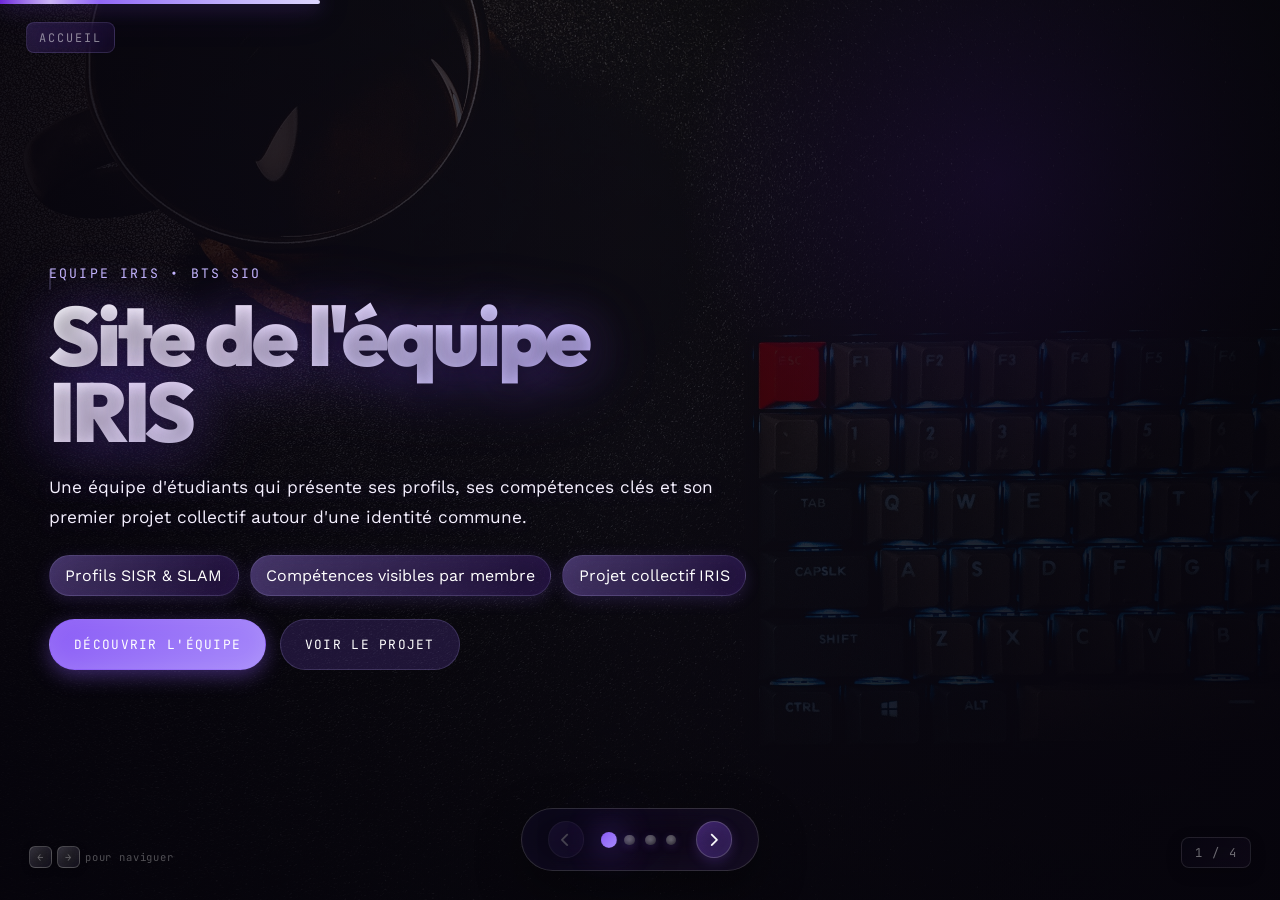
==== commit adc87c1d: "Clarté sur les profils" ====
--- a/index.html
+++ b/index.html
@@ -132,9 +132,7 @@
                                 <span class="skill-level">0%</span>
                             </div>
                         </div>
-                        <div class="membre-actions">
-                            <button type="button" class="bouton-membre" disabled>Profil à venir</button>
-                        </div>
+                        
                     </div>
 
                     <div class="membre">
@@ -188,9 +186,8 @@
                             </div>
                         </div>
                         <div class="membre-actions">
-                            <button type="button" class="bouton-membre"
-                                onclick=window.location.href='https://kendi021.github.io/PortfoliodeKendi.github.io'>Voir
-                                le portfolio</button>
+                            <a class="bouton-membre" href="https://kendi021.github.io/PortfoliodeKendi.github.io/">Voir
+                                le portfolio</a>
                         </div>
                     </div>
 
@@ -244,9 +241,7 @@
                                 <span class="skill-level">0%</span>
                             </div>
                         </div>
-                        <div class="membre-actions">
-                            <button type="button" class="bouton-membre" disabled>Profil à venir</button>
-                        </div>
+                        
                     </div>
 
                     <div class="membre">
@@ -299,9 +294,7 @@
                                 <span class="skill-level">0%</span>
                             </div>
                         </div>
-                        <div class="membre-actions">
-                            <button type="button" class="bouton-membre" disabled>Profil à venir</button>
-                        </div>
+                        
                     </div>
 
                     <div class="membre">
@@ -354,9 +347,7 @@
                                 <span class="skill-level">10%</span>
                             </div>
                         </div>
-                        <div class="membre-actions">
-                            <button type="button" class="bouton-membre" disabled>Profil à venir</button>
-                        </div>
+                        
                     </div>
 
                     <div class="membre">
@@ -409,9 +400,7 @@
                                 <span class="skill-level">70%</span>
                             </div>
                         </div>
-                        <div class="membre-actions">
-                            <button type="button" class="bouton-membre" disabled>Profil à venir</button>
-                        </div>
+                       
                     </div>
                 </div>
             </section>
--- a/assets/css/presentation.css
+++ b/assets/css/presentation.css
@@ -270,6 +270,7 @@
         transparent
     );
     transition: left 0.6s ease;
+    pointer-events: none;
 }
 
 .slide .membre:hover::before {
@@ -302,6 +303,12 @@
     mask: linear-gradient(#fff 0 0) content-box, linear-gradient(#fff 0 0);
     -webkit-mask-composite: xor;
     mask-composite: exclude;
+    pointer-events: none;
+}
+
+.slide .membre-actions {
+    position: relative;
+    z-index: 2;
 }
 
 .slide .membre-info h3 {
--- a/assets/css/presentation-premium.css
+++ b/assets/css/presentation-premium.css
@@ -340,7 +340,7 @@
 .slide .entete-section-terminal h1 {
     font-size: clamp(1.5rem, 3vw, 2rem);
     margin-bottom: 0.6rem;
-    color: #fff;
+    color: #ffffff;
     text-shadow:
         0 4px 24px rgba(139, 92, 246, 0.6),
         0 0 50px rgba(109, 40, 217, 0.3);
@@ -351,6 +351,10 @@
     background-clip: text;
 }
 
+/* Bordure plus visible pour les cartes */
+.slide .membre {
+    border: 1px solid rgba(196, 181, 253, 0.25);
+
 .slide .entete-section-terminal p {
     font-size: clamp(0.78rem, 1.2vw, 0.9rem);
     line-height: 1.6;
@@ -375,14 +379,14 @@
     padding: 1.35rem 1.4rem;
     border-radius: 26px;
     
-    /* Glassmorphism avancé */
-    background:
-        linear-gradient(145deg,
-            rgba(255, 255, 255, 0.08),
-            rgba(255, 255, 255, 0.03)
+    /* Glassmorphism avancé - Contraste amélioré */
+    background:
+        linear-gradient(145deg,
+            rgba(10, 8, 20, 0.92),
+            rgba(8, 6, 18, 0.88)
         ),
-        radial-gradient(circle at top right, rgba(139, 92, 246, 0.1), transparent);
-    backdrop-filter: blur(24px) saturate(200%);
+        radial-gradient(circle at top right, rgba(139, 92, 246, 0.15), transparent);
+    backdrop-filter: blur(28px) saturate(220%);
     border: 1px solid var(--glass-border);
     
     /* Ombres et effets de profondeur */
@@ -412,6 +416,7 @@
             transparent
     );
     transition: left 0.7s ease;
+    pointer-events: none;
 }
 
 .slide .membre:hover::before {
@@ -444,21 +449,27 @@
     mask: linear-gradient(#fff 0 0) content-box, linear-gradient(#fff 0 0);
     -webkit-mask-composite: xor;
     mask-composite: exclude;
+    pointer-events: none;
+}
+
+.slide .membre-actions {
+    position: relative;
+    z-index: 2;
 }
 
 /* Info membre */
 .slide .membre-info h3 {
     font-size: clamp(1rem, 1.5vw, 1.2rem);
     margin-bottom: 0.2rem;
-    color: #fff;
-    text-shadow: 0 3px 20px rgba(139, 92, 246, 0.5);
-    font-weight: 700;
+    color: #ffffff;
+    text-shadow: 0 4px 24px rgba(0, 0, 0, 0.6);
+    font-weight: 800;
 }
 
 .slide .membre-info p {
     font-size: 0.8rem;
     margin-bottom: 0.6rem;
-    color: #a78bfa;
+    color: #e8def8;
     line-height: 1.45;
 }
 
@@ -466,12 +477,12 @@
 .slide .membre-badge {
     background:
         linear-gradient(145deg,
-            rgba(139, 92, 246, 0.38),
-            rgba(109, 40, 217, 0.28)
+            rgba(30, 25, 60, 0.9),
+            rgba(20, 18, 50, 0.85)
         ),
-        radial-gradient(circle at top left, rgba(255, 255, 255, 0.12), transparent);
-    color: #f5f3ff;
-    border: 1px solid var(--glass-border);
+        radial-gradient(circle at top left, rgba(139, 92, 246, 0.15), transparent);
+    color: #ffffff;
+    border: 1px solid rgba(139, 92, 246, 0.3);
     font-size: 0.66rem;
     padding: 0.32rem 0.8rem;
     backdrop-filter: blur(10px);
@@ -505,13 +516,13 @@
     padding: 0.38rem 0.75rem;
     border-radius: 14px;
     
-    /* Glassmorphism pour les chips */
-    background:
-        linear-gradient(145deg,
-            rgba(139, 92, 246, 0.24),
-            rgba(109, 40, 217, 0.16)
+    /* Chips - Contraste renforcé pour lisibilité */
+    background:
+        linear-gradient(145deg,
+            rgba(20, 16, 40, 0.88),
+            rgba(10, 8, 20, 0.82)
         ),
-        radial-gradient(circle at top right, rgba(255, 255, 255, 0.06), transparent);
+        radial-gradient(circle at top right, rgba(139, 92, 246, 0.12), transparent);
     border: 1px solid var(--glass-border);
     backdrop-filter: blur(4px);
     transition: all 0.28s ease;
@@ -530,18 +541,18 @@
 .slide .skill-name {
     font-size: 0.7rem;
     font-weight: 600;
-    color: #f5f3ff;
-    text-shadow: 0 1px 6px rgba(109, 40, 217, 0.3);
+    color: #ffffff;
+    text-shadow: 0 2px 8px rgba(0, 0, 0, 0.5);
 }
 
 .slide .skill-level {
     font-size: 0.68rem;
     font-weight: 700;
-    color: #ddd6fe;
-    background: rgba(139, 92, 246, 0.22);
+    color: #ffffff;
+    background: rgba(30, 25, 50, 0.95);
     padding: 0.15rem 0.45rem;
     border-radius: 8px;
-    text-shadow: 0 1px 5px rgba(0, 0, 0, 0.3);
+    border: 1px solid rgba(139, 92, 246, 0.3);
 }
 
 /* Barre masquée en mode présentation */
